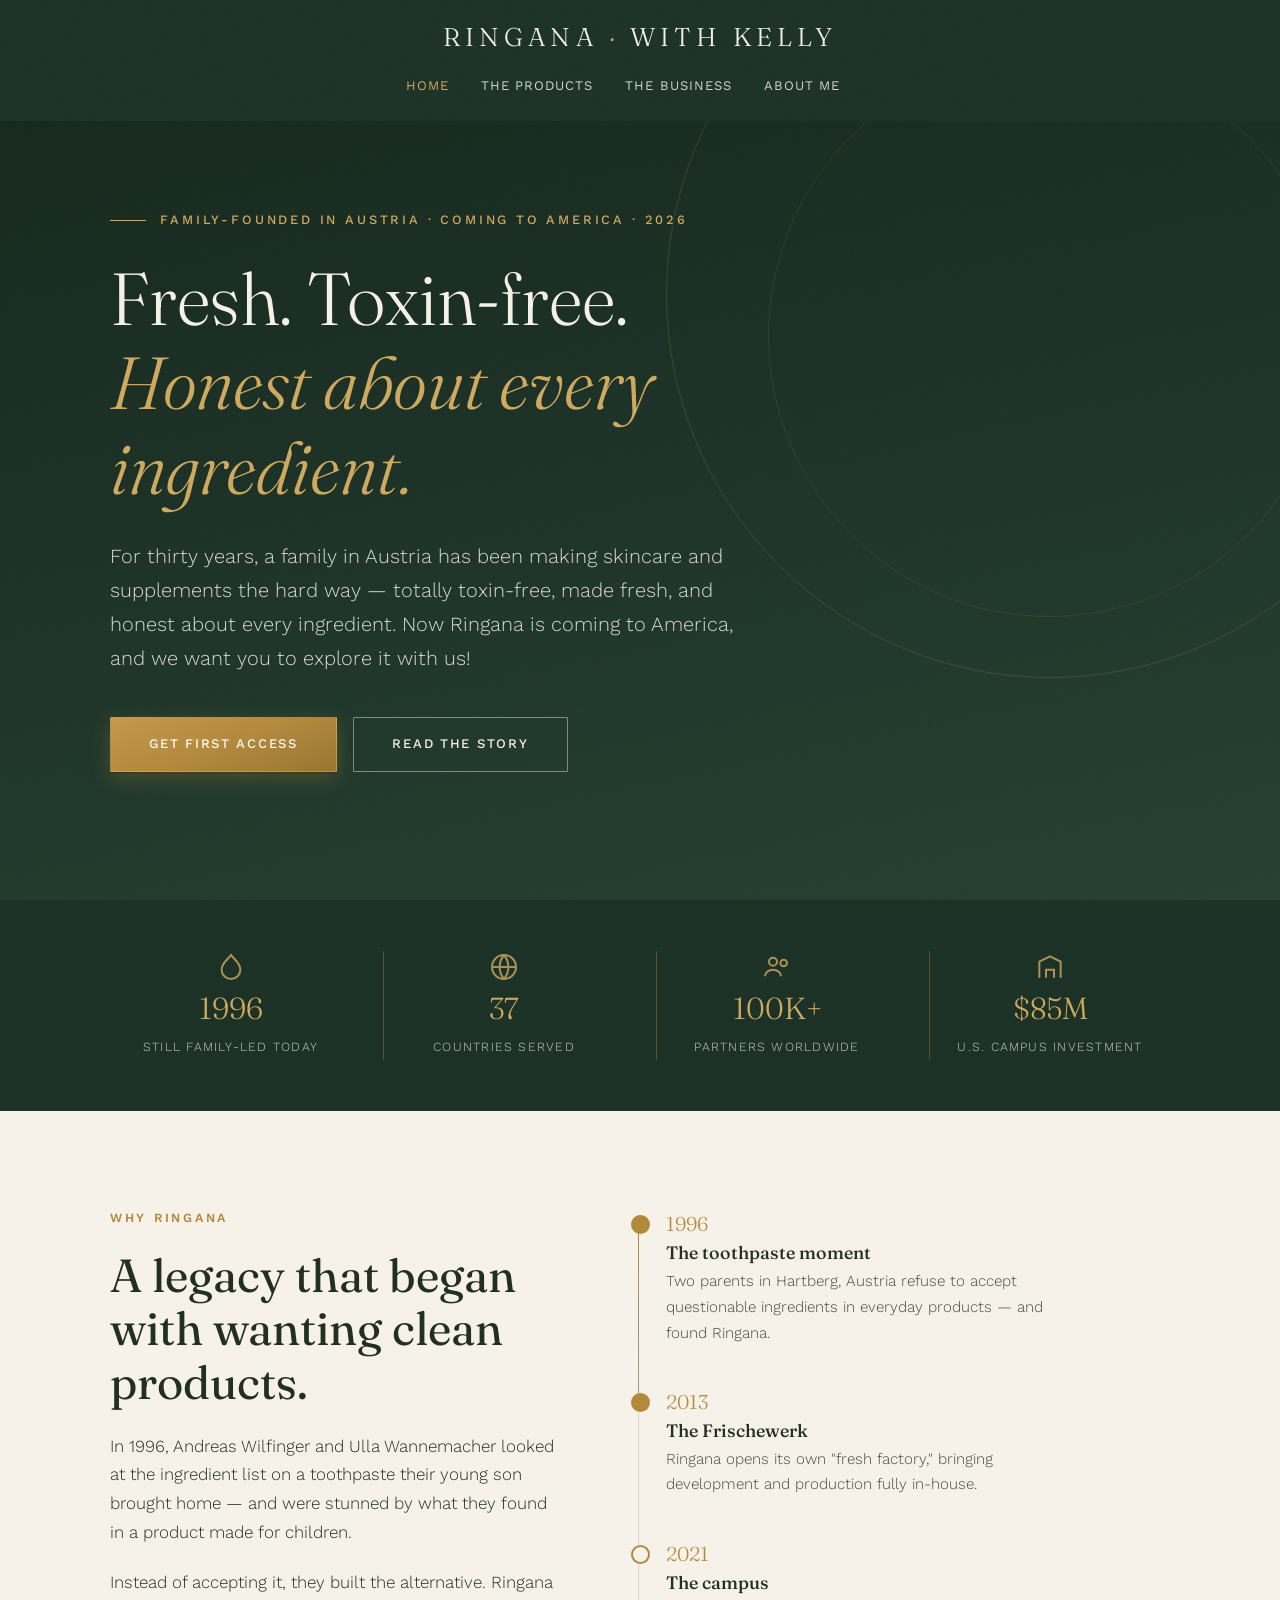
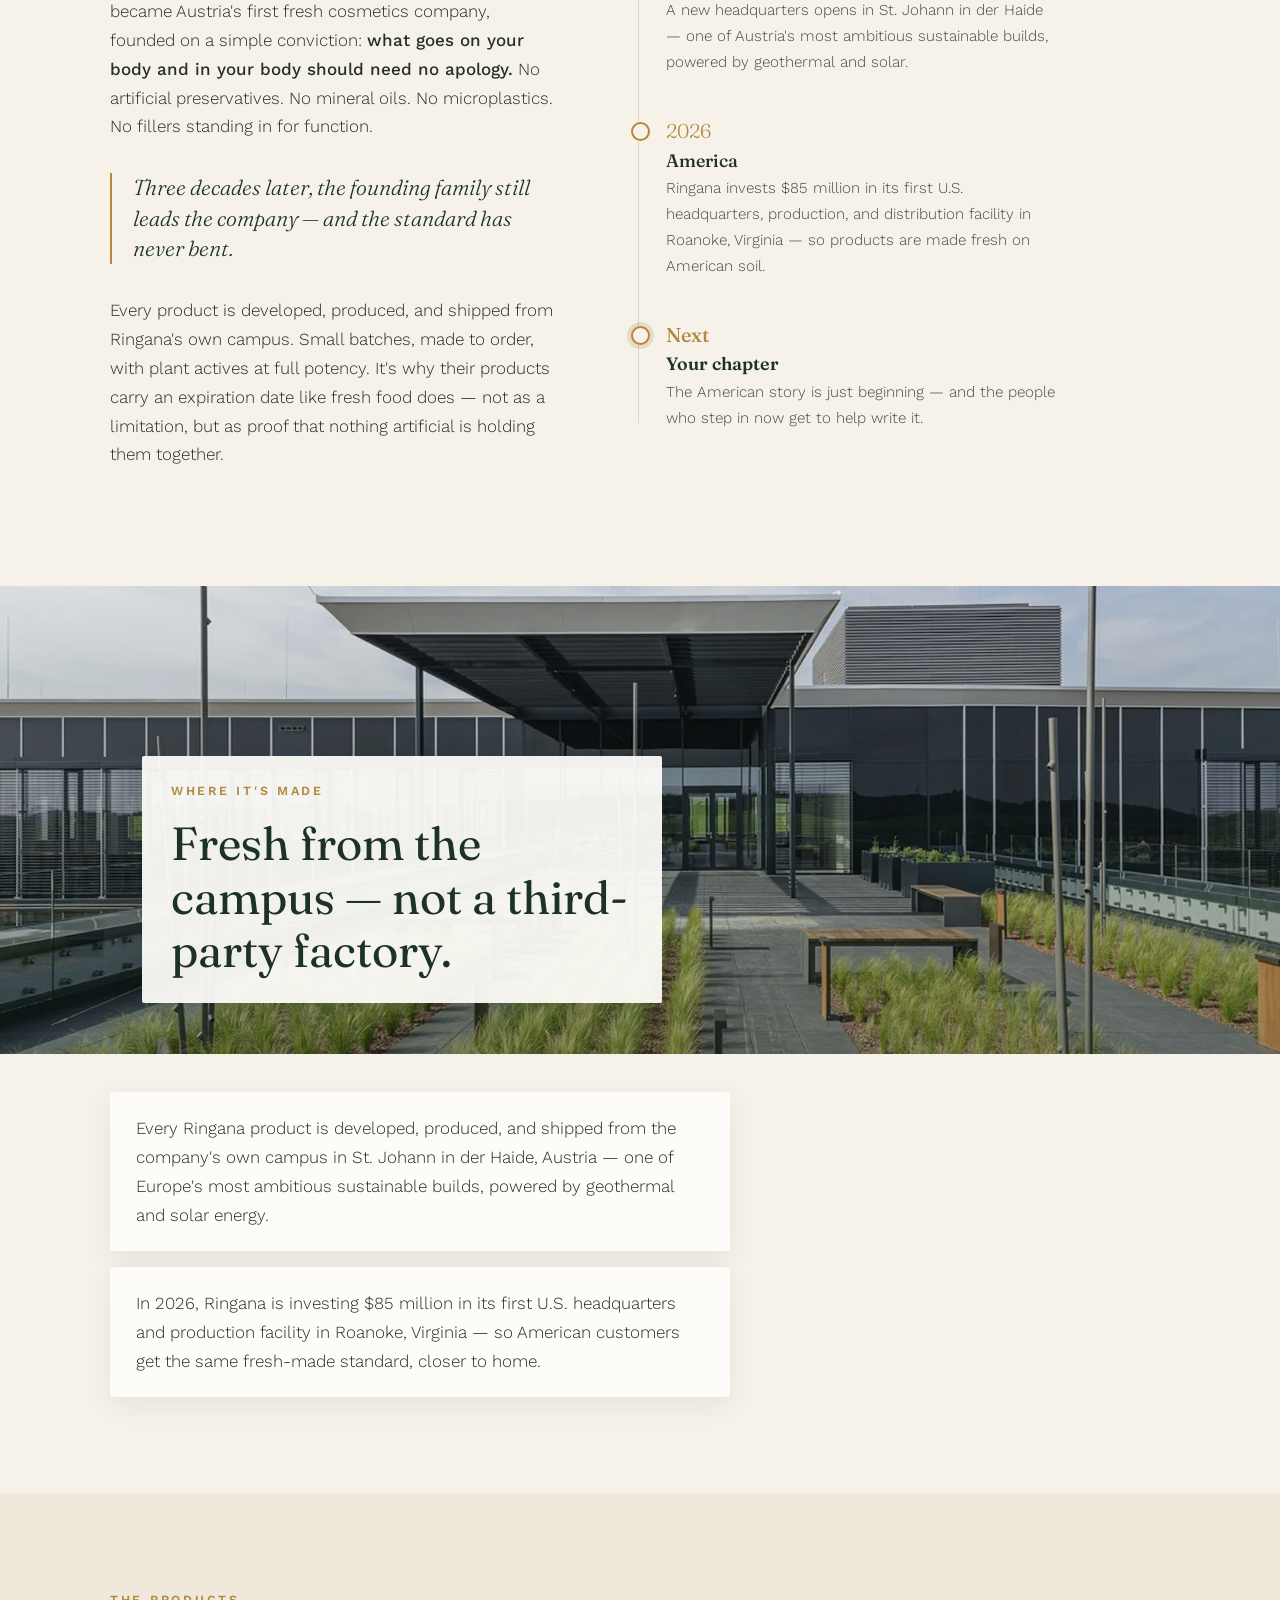
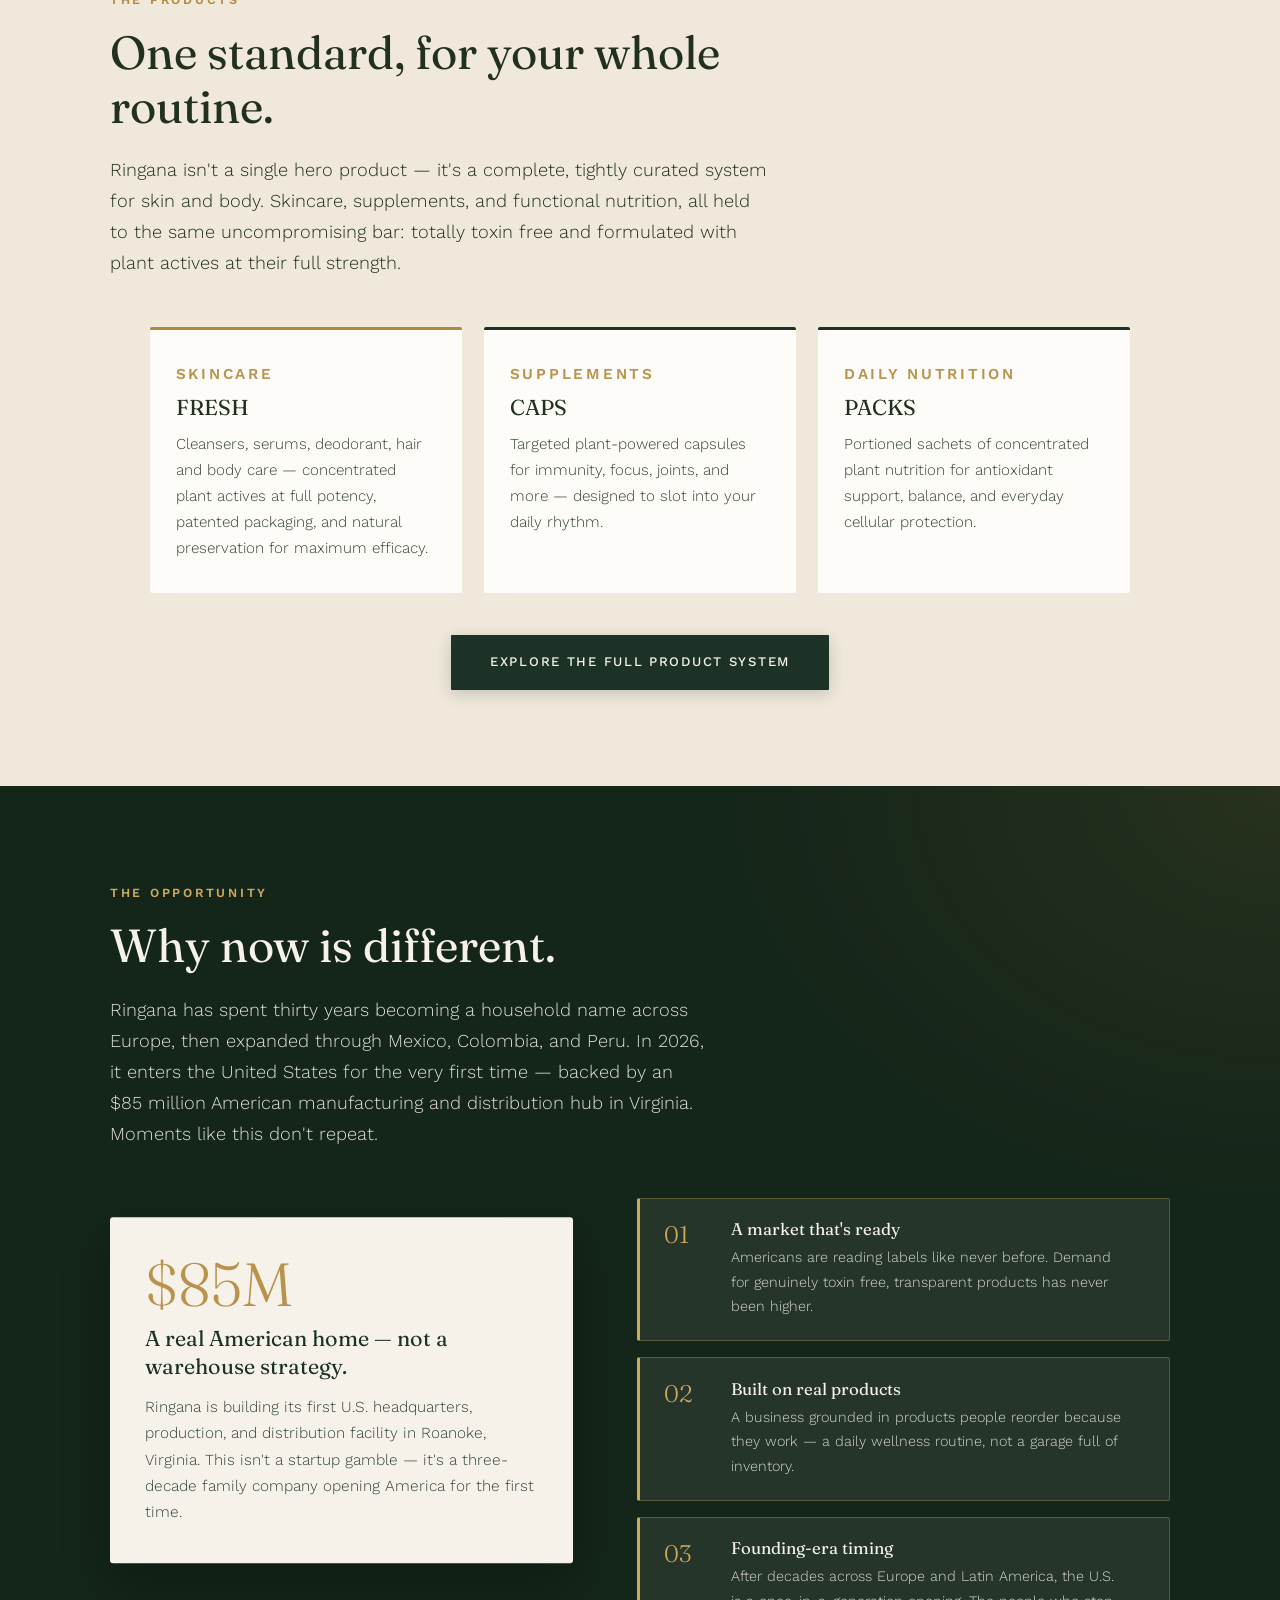
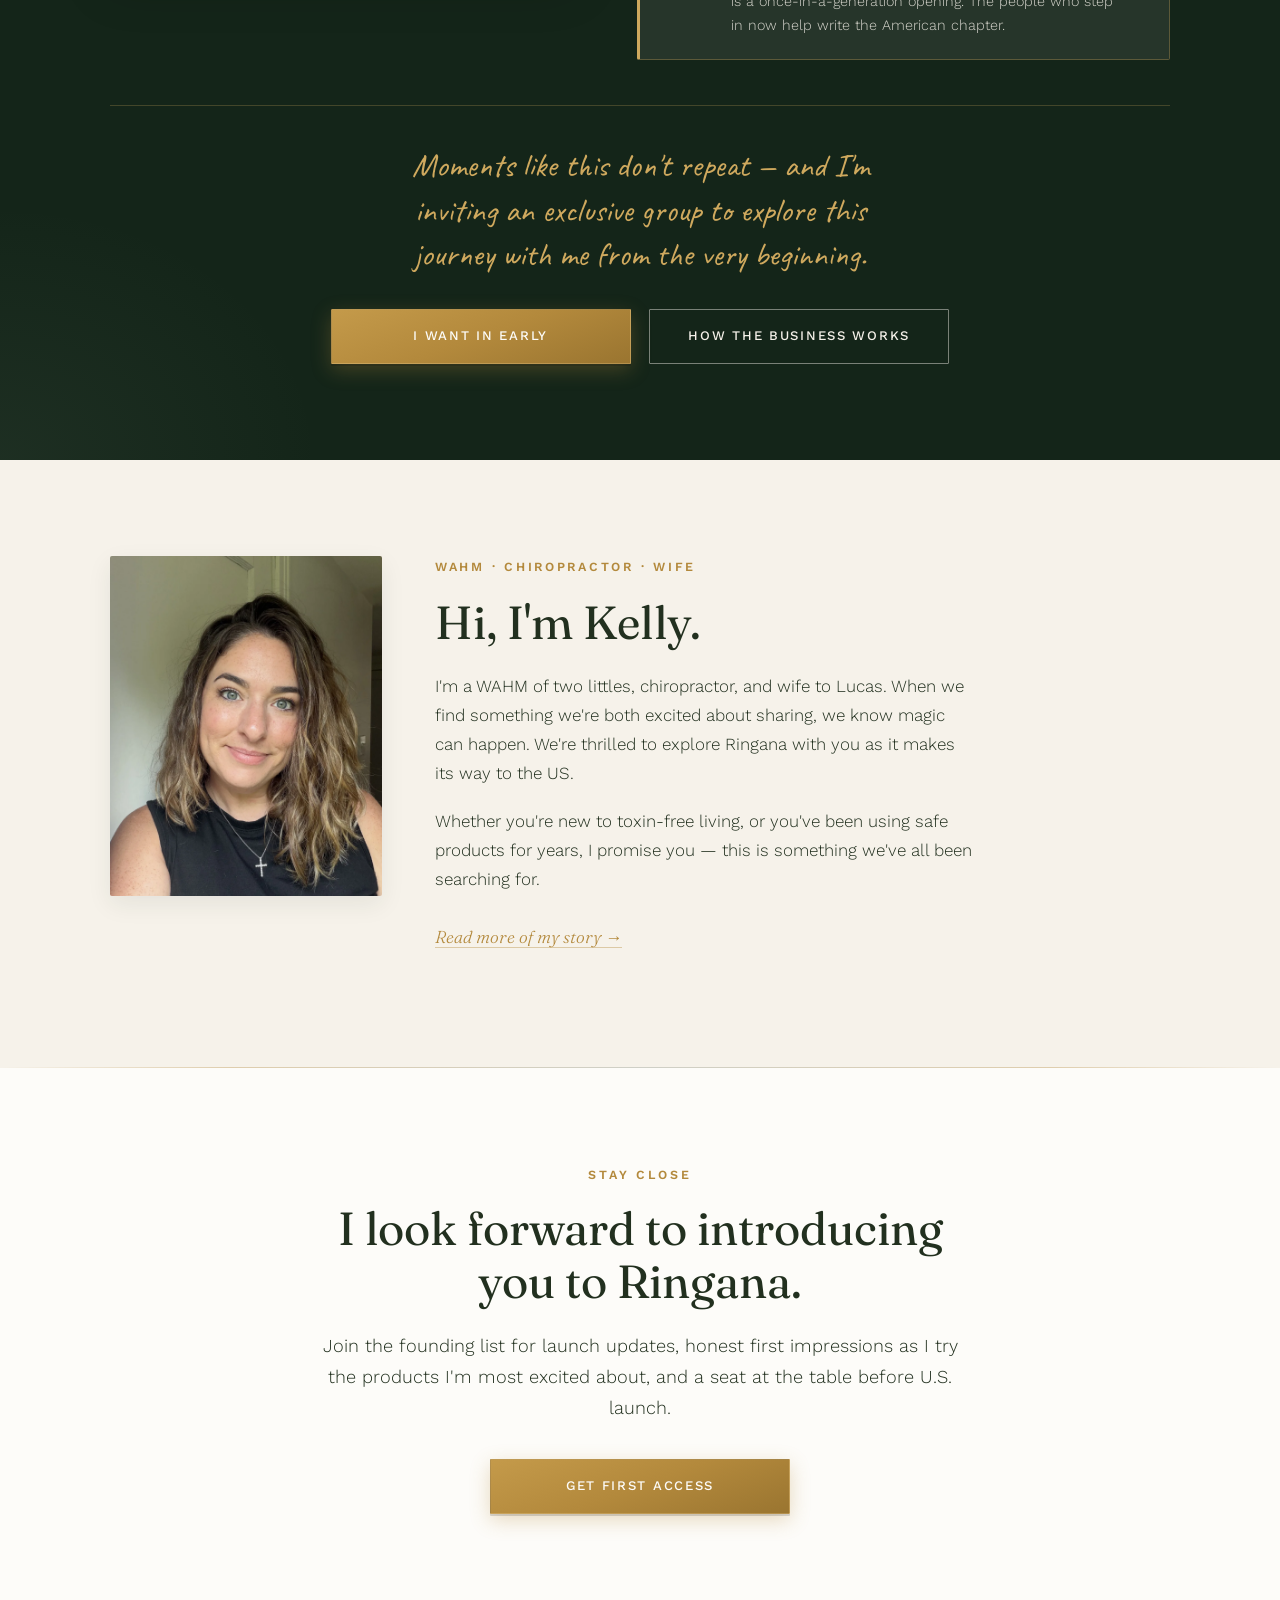
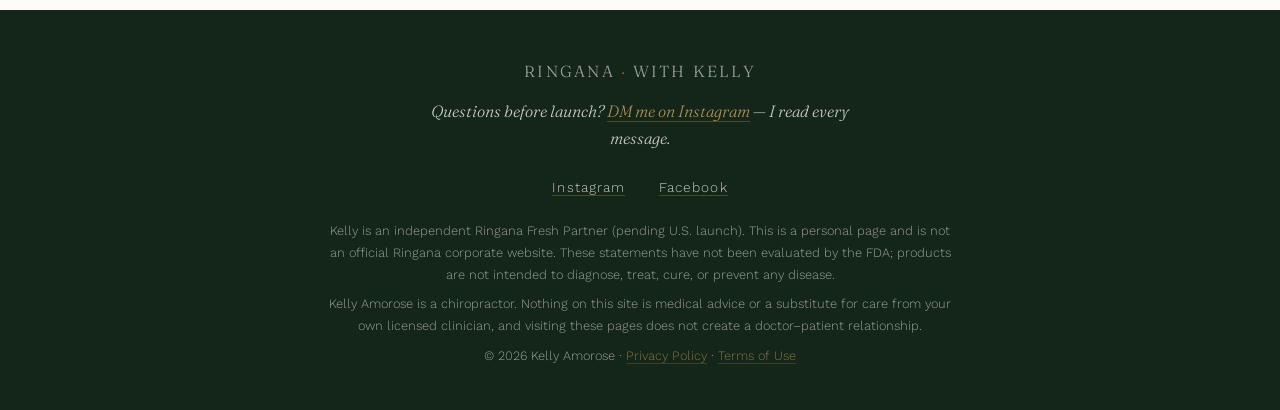
==== index.html @ 7f3ffb0e "Update landing pages — 2026-09-25" ====
<!DOCTYPE html>
<html lang="en">
<head>
<!-- CLIENT:START head -->
<meta charset="UTF-8">
<meta name="viewport" content="width=device-width, initial-scale=1.0">
<title>Ringana with Kelly — Fresh, Toxin-Free Care for the Whole Family</title>
<meta name="description" content="For thirty years, a family in Austria has made skincare and supplements the hard way — totally toxin-free and made fresh. Now Ringana is coming to America.">
<meta property="og:type" content="website">
<meta property="og:title" content="Ringana with Kelly — Fresh, Toxin-Free Care for the Whole Family">
<meta property="og:description" content="Now Ringana is coming to America, and we want you to explore it with us. Meet Kelly Amorose — WAHM, chiropractor, and wife to Lucas.">
<meta property="og:image" content="og-image.jpg?v=10">
<meta property="og:image:width" content="1200">
<meta property="og:image:height" content="800">
<meta property="og:locale" content="en_US">
<meta name="twitter:card" content="summary_large_image">
<meta name="twitter:title" content="Ringana with Kelly — Fresh, Toxin-Free Care for the Whole Family">
<meta name="twitter:description" content="Now Ringana is coming to America, and we want you to explore it with us. Meet Kelly Amorose — WAHM, chiropractor, and wife to Lucas.">
<meta name="twitter:image" content="og-image.jpg?v=10">
<meta name="theme-color" content="#1c3227">
<link rel="icon" href="favicon.svg" type="image/svg+xml">
<link rel="preconnect" href="https://fonts.googleapis.com">
<link rel="preconnect" href="https://fonts.gstatic.com" crossorigin>
<link href="https://fonts.googleapis.com/css2?family=Caveat:wght@400;500;600&family=Fraunces:opsz,wght@9..144,300;9..144,400;9..144,500;9..144,600&family=Work+Sans:wght@300;400;500;600&display=swap" rel="stylesheet">
<!-- CLIENT:END head -->
<style>
/* CLIENT:START theme */
:root{
  --pine:#1c3227;
  --pine-deep:#142519;
  --linen:#f6f2ea;
  --linen-warm:#efe8db;
  --brass:#b3893c;
  --brass-light:#cfa95e;
  --sage:#8ea38f;
  --ink:#22301f;
  --white:#fdfcf9;
  --header-expanded:7.5rem;
  --header-offset:7.5rem;
}
/* CLIENT:END theme */
/* CORE:START css */
*{margin:0;padding:0;box-sizing:border-box;}
html{scroll-behavior:smooth;}
body{
  font-family:'Work Sans',sans-serif;
  font-weight:300;
  color:var(--ink);
  background:var(--linen);
  line-height:1.7;
  font-size:17px;
  -webkit-font-smoothing:antialiased;
}
body::before{
  content:'';
  position:fixed;
  inset:0;
  pointer-events:none;
  z-index:9998;
  opacity:.04;
  background-image:url("data:image/svg+xml,%3Csvg viewBox='0 0 200 200' xmlns='http://www.w3.org/2000/svg'%3E%3Cfilter id='n'%3E%3CfeTurbulence type='fractalNoise' baseFrequency='0.85' numOctaves='4' stitchTiles='stitch'/%3E%3C/filter%3E%3Crect width='100%25' height='100%25' filter='url(%23n)'/%3E%3C/svg%3E");
  background-size:180px 180px;
}
body.nav-open{overflow:hidden;}
h1,h2,h3,.serif{font-family:'Fraunces',serif;font-weight:400;line-height:1.15;}
a{color:inherit;}
a:focus-visible,button:focus-visible,summary:focus-visible{outline:2px solid var(--brass-light);outline-offset:3px;}

/* ------- SITE HEADER ------- */
.site-header{
  position:fixed;top:0;left:0;right:0;z-index:100;
  background:rgba(28,50,39,0.95);
  padding:1.35rem 2rem 1rem;
  transition:padding .35s ease,background .35s ease,box-shadow .35s ease;
}
.site-header.is-scrolled{
  padding:.8rem 2rem;
  background:rgba(20,37,25,.98);
  box-shadow:0 4px 24px rgba(0,0,0,.18);
}
.site-header-inner{
  max-width:1060px;margin:0 auto;
  display:flex;flex-direction:column;align-items:center;gap:.9rem;
  transition:gap .35s ease;
}
.site-header.is-scrolled .site-header-inner{
  flex-direction:row;justify-content:space-between;align-items:center;gap:1.25rem;
}
.site-brand{
  font-family:'Fraunces',serif;
  color:var(--linen);
  font-size:clamp(1.15rem,3vw,1.6rem);
  letter-spacing:.2em;
  text-transform:uppercase;
  text-decoration:none;
  white-space:nowrap;
  line-height:1.2;
  transition:font-size .35s ease,letter-spacing .35s ease;
}
.site-brand span{color:var(--brass-light);}
.site-header.is-scrolled .site-brand{
  font-size:clamp(.82rem,2.2vw,1rem);
  letter-spacing:.14em;
}
.site-nav{
  display:flex;flex-wrap:wrap;align-items:center;justify-content:center;
  gap:1.2rem 2rem;
  transition:gap .35s ease;
}
.site-header.is-scrolled .site-nav{justify-content:flex-end;gap:.85rem 1.15rem;}
.site-nav .nav-about{margin-left:0;transition:margin-left .35s ease;}
.site-header.is-scrolled .site-nav .nav-about{margin-left:.85rem;}
.site-nav a{
  color:var(--linen);
  text-decoration:none;
  font-size:.82rem;
  letter-spacing:.08em;
  text-transform:uppercase;
  font-weight:400;
  opacity:.85;
  transition:opacity .2s,color .2s;
}
.site-nav a:hover{opacity:1;color:var(--brass-light);}
.site-nav a.active{opacity:1;color:var(--brass-light);}
.nav-cta{
  border:1px solid var(--brass-light);
  padding:.45rem 1.15rem;
  border-radius:2px;
  color:var(--brass-light) !important;
  opacity:1 !important;
  font-size:.78rem;
  letter-spacing:.08em;
  text-transform:uppercase;
  white-space:nowrap;
  transition:background .2s,color .2s,opacity .35s ease,max-width .35s ease,padding .35s ease,margin .35s ease,border-color .35s ease,visibility 0s;
}
.nav-cta:hover{background:var(--brass-light);color:var(--pine) !important;}
.nav-cta-scroll{
  max-width:0;
  padding-left:0;
  padding-right:0;
  margin-left:0;
  border-color:transparent;
  opacity:0;
  visibility:hidden;
  overflow:hidden;
  pointer-events:none;
}
.site-header.is-scrolled .nav-cta-scroll{
  max-width:11rem;
  padding:.45rem 1.15rem;
  margin-left:1rem;
  border-color:var(--brass-light);
  opacity:1;
  visibility:visible;
  pointer-events:auto;
}

/* ------- HERO ------- */
.hero{
  min-height:100vh;
  background:linear-gradient(168deg,var(--pine-deep) 0%,var(--pine) 55%,#24402f 100%);
  color:var(--linen);
  display:flex;
  flex-direction:column;
  justify-content:center;
  padding:calc(var(--header-expanded) + 2.5rem) 2rem 5rem;
  position:relative;
  overflow:hidden;
}
.hero-ring{
  position:absolute;
  border-radius:50%;
  pointer-events:none;
  will-change:transform;
  transition:transform .1s linear;
  z-index:2;
}
.hero-ring-1{
  right:-12vw;top:-10vh;
  width:60vw;height:60vw;
  max-width:820px;max-height:820px;
  border:1px solid rgba(207,169,94,.18);
}
.hero-ring-2{
  right:-4vw;top:6vh;
  width:44vw;height:44vw;
  max-width:640px;max-height:640px;
  border:1px solid rgba(207,169,94,.12);
}
.hero-inner{max-width:1060px;margin:0 auto;width:100%;position:relative;z-index:3;}
.hero-eyebrow{
  font-size:.8rem;
  letter-spacing:.22em;
  text-transform:uppercase;
  color:var(--brass-light);
  font-weight:500;
  margin-bottom:1.6rem;
  display:flex;align-items:center;gap:.9rem;
}
.hero-eyebrow::before{content:'';width:36px;height:1px;background:var(--brass-light);}
.hero h1{
  font-size:clamp(2.6rem,6vw,4.6rem);
  font-weight:300;
  margin-bottom:1.8rem;
  max-width:14ch;
}
.hero h1 em{font-style:italic;color:var(--brass-light);}
.hero-sub{
  font-size:clamp(1.05rem,1.6vw,1.25rem);
  max-width:52ch;
  opacity:.88;
  margin-bottom:2.6rem;
}
.hero-actions{display:flex;gap:1rem;flex-wrap:wrap;}
.btn{
  display:inline-block;
  padding:.95rem 2.4rem;
  font-family:'Work Sans',sans-serif;
  font-size:.82rem;
  font-weight:500;
  letter-spacing:.13em;
  text-transform:uppercase;
  text-decoration:none;
  border-radius:1px;
  transition:transform .22s ease,box-shadow .22s ease,background .22s ease,border-color .22s ease;
  cursor:pointer;
  border:1px solid transparent;
  position:relative;
}
.btn-brass{
  background:linear-gradient(160deg,#c49a4a 0%,var(--brass) 50%,#9a7530 100%);
  color:var(--white);
  box-shadow:0 2px 0 rgba(0,0,0,.14),0 6px 20px rgba(179,137,60,.3);
  border-color:rgba(255,255,255,.1);
}
.btn-brass:hover{
  background:linear-gradient(160deg,#d4ad5e 0%,var(--brass-light) 55%,var(--brass) 100%);
  transform:translateY(-2px);
  box-shadow:0 3px 0 rgba(0,0,0,.1),0 10px 28px rgba(179,137,60,.38);
}
.btn-pine{background:var(--pine);color:var(--linen);box-shadow:0 4px 16px rgba(28,50,39,.2);}
.btn-pine:hover{background:var(--pine-deep);transform:translateY(-2px);box-shadow:0 6px 22px rgba(28,50,39,.28);}
.btn-ghost{border-color:rgba(246,242,234,.45);color:var(--linen);border-width:1.5px;}
.btn-ghost:hover{border-color:var(--linen);background:rgba(246,242,234,.1);transform:translateY(-1px);}
.btn-row{display:flex;flex-direction:column;align-items:center;gap:1.15rem;}
.btn-row .btn{min-width:min(100%,300px);text-align:center;}
.hero-note{
  margin-top:3.5rem;
  font-size:.85rem;
  letter-spacing:.05em;
  opacity:.6;
}

/* ------- SECTION SCAFFOLD ------- */
section{padding:6rem 2rem;}
.container{max-width:1060px;margin:0 auto;}
.eyebrow{
  font-size:.78rem;
  letter-spacing:.22em;
  text-transform:uppercase;
  color:var(--brass);
  font-weight:600;
  margin-bottom:1rem;
}
.section-title{
  font-size:clamp(1.9rem,4vw,2.9rem);
  font-weight:400;
  margin-bottom:1.4rem;
  max-width:22ch;
}
.lede{font-size:1.14rem;max-width:60ch;margin-bottom:2rem;}

/* ------- STANDARDS BAND ------- */
.standards{
  background:var(--pine);
  color:var(--linen);
  padding:3.2rem 2rem;
}
.standards .container{
  display:grid;
  grid-template-columns:repeat(4,1fr);
  gap:2rem;
  text-align:center;
}
.standard-item{border-left:1px solid rgba(207,169,94,.3);padding:0 1rem;}
.standard-item:first-child{border-left:none;}
.standard-icon{
  display:block;
  width:2rem;height:2rem;
  margin:0 auto .55rem;
  color:var(--brass-light);
  opacity:.8;
}
.standard-item .num{
  font-family:'Fraunces',serif;
  font-size:clamp(1.5rem,2.4vw,1.9rem);
  color:var(--brass-light);
  display:block;
  margin-bottom:.35rem;
  line-height:1.1;
}
.standard-item .label{
  font-size:.78rem;
  letter-spacing:.1em;
  text-transform:uppercase;
  opacity:.82;
  line-height:1.45;
  white-space:normal;
}

/* ------- STORY / TIMELINE ------- */
.story{background:var(--linen);}
.story-grid{display:grid;grid-template-columns:5fr 6fr;gap:4.5rem;align-items:start;}
.story-text p{margin-bottom:1.3rem;max-width:56ch;}
.story-text p strong{font-weight:500;}
.pull{
  font-family:'Fraunces',serif;
  font-style:italic;
  font-size:1.35rem;
  color:var(--pine);
  border-left:2px solid var(--brass);
  padding-left:1.3rem;
  margin:2rem 0;
  line-height:1.4;
}
.timeline{position:relative;padding-left:2.2rem;}
.timeline::before{
  content:'';
  position:absolute;
  left:7px;top:8px;bottom:8px;
  width:1px;
  background:#ddd5c5;
}
.tl-line-fill{
  position:absolute;
  left:7px;top:8px;
  width:1px;
  height:0;
  background:linear-gradient(to bottom,var(--brass) 0%,var(--sage) 100%);
  transition:height .4s ease;
  z-index:1;
}
.tl-item{position:relative;padding-bottom:2.4rem;z-index:2;}
.tl-item:last-child{padding-bottom:0;}
.tl-item::before{
  content:'';
  position:absolute;
  left:-2.2rem;top:8px;
  width:15px;height:15px;
  border-radius:50%;
  background:var(--linen);
  border:2px solid var(--brass);
  transition:background .35s ease,border-color .35s ease,box-shadow .35s ease;
  z-index:2;
}
.tl-item.tl-reached::before{background:var(--brass);}
.tl-item.tl-future::before{box-shadow:0 0 0 4px rgba(179,137,60,.22);}
.tl-item.tl-future.tl-reached::before{background:var(--brass);}
.tl-item.tl-future h3{font-weight:600;color:var(--pine);}
.tl-item.tl-future .tl-year{font-weight:500;}
.tl-year{
  font-family:'Fraunces',serif;
  font-size:1.25rem;
  color:var(--brass);
  display:block;
}
.tl-item h3{font-size:1.12rem;font-weight:500;margin:.15rem 0 .3rem;}
.tl-item p{font-size:.95rem;opacity:.85;max-width:44ch;}

/* ------- CAMPUS EDITORIAL ------- */
.campus-editorial{padding:0 2rem 6rem;overflow:hidden;}
.campus-hero-full{
  position:relative;
  min-height:min(52vh,500px);
  margin:0 -2rem;
  display:flex;
  align-items:flex-end;
}
.campus-bg{
  position:absolute;
  inset:0;
  z-index:0;
}
.campus-bg img{
  width:100%;
  height:100%;
  object-fit:cover;
  object-position:58% center;
  display:block;
}
.campus-overlay{
  position:relative;
  z-index:2;
  width:100%;
  max-width:1060px;
  margin:0 auto;
  padding:5rem 2rem 3.2rem;
}
.campus-overlay-box{
  background:rgba(253,252,249,.94);
  border-radius:2px;
  padding:1.5rem 1.8rem 1.6rem;
  max-width:min(100%,52ch);
  box-shadow:0 10px 32px rgba(28,50,39,.14);
}
.campus-overlay-box .eyebrow{color:var(--brass);}
.campus-overlay-box .section-title{
  color:var(--pine);
  max-width:18ch;
  margin:0;
}
.campus-bg::after{
  content:'';
  position:absolute;
  inset:0;
  background:linear-gradient(180deg,rgba(20,37,25,.08) 0%,rgba(20,37,25,.28) 70%,rgba(20,37,25,.38) 100%);
}
.campus-copy{margin-top:2.4rem;}
.campus-copy-box{
  background:var(--white);
  border-radius:2px;
  padding:1.35rem 1.6rem;
  margin-bottom:1rem;
  box-shadow:0 8px 28px rgba(28,50,39,.08);
  max-width:62ch;
}
.campus-copy-box:last-child{margin-bottom:0;}
.campus-copy-box p{margin:0;max-width:none;}

/* ------- PRODUCTS ------- */
.products{background:var(--linen-warm);}
.product-grid{
  display:grid;
  grid-template-columns:repeat(3,1fr);
  gap:1.4rem;
  margin-top:3rem;
  max-width:980px;
  margin-left:auto;
  margin-right:auto;
}
.product-card{
  background:var(--white);
  border-radius:2px;
  padding:2rem 1.6rem;
  border-top:3px solid var(--pine);
  transition:transform .25s,box-shadow .25s;
  text-decoration:none;
  color:inherit;
  display:block;
  height:100%;
}
.product-card.featured{border-top-color:var(--brass);}
.product-card:hover{transform:translateY(-3px);box-shadow:0 14px 34px rgba(28,50,39,.1);}
.product-kicker{
  font-size:.72rem;
  letter-spacing:.18em;
  text-transform:uppercase;
  color:var(--brass);
  font-weight:600;
  margin-bottom:.5rem;
}
.product-card h3{font-size:1.35rem;margin-bottom:.7rem;}
.product-card p{font-size:.95rem;opacity:.9;}
.products-cta{
  margin-top:2.6rem;
  text-align:center;
}
.products-foot{
  margin-top:2.6rem;
  font-size:.95rem;
  max-width:64ch;
  font-style:italic;
  font-family:'Fraunces',serif;
  color:var(--pine);
}

/* ------- OPPORTUNITY ------- */
.opportunity{
  background:var(--pine-deep);
  color:var(--linen);
  position:relative;
  overflow:hidden;
  padding-top:6rem;
  padding-bottom:6rem;
}
.opportunity::before{
  content:'';
  position:absolute;
  inset:0;
  background:
    radial-gradient(ellipse 80% 60% at 100% 0%, rgba(179,137,60,.12) 0%, transparent 55%),
    radial-gradient(ellipse 50% 40% at 0% 100%, rgba(142,163,143,.08) 0%, transparent 50%);
  pointer-events:none;
}
.opportunity .eyebrow{color:var(--brass-light);}
.opportunity .section-title{color:var(--linen);max-width:20ch;}
.opportunity .lede{opacity:.9;max-width:54ch;}
.opp-split{
  display:grid;
  grid-template-columns:1fr 1.15fr;
  gap:3.5rem 4rem;
  margin-top:3rem;
  align-items:start;
  position:relative;
  z-index:2;
}
.opp-lead-card{
  background:var(--linen);
  color:var(--pine);
  border-radius:3px;
  padding:2.4rem 2.2rem;
  box-shadow:0 20px 50px rgba(0,0,0,.22);
  transform:translateY(1.2rem);
}
.opp-lead-card .opp-stat{
  font-family:'Fraunces',serif;
  font-size:clamp(2.8rem,5vw,3.8rem);
  color:var(--brass);
  line-height:1;
  margin-bottom:.6rem;
}
.opp-lead-card h3{font-size:1.35rem;margin-bottom:.8rem;line-height:1.3;}
.opp-lead-card p{font-size:.96rem;opacity:.9;}
.opp-stack{display:flex;flex-direction:column;gap:1rem;}
.opp-pill{
  background:rgba(246,242,234,.08);
  border:1px solid rgba(207,169,94,.32);
  border-left:3px solid var(--brass-light);
  border-radius:2px;
  padding:1.35rem 1.5rem;
  display:grid;
  grid-template-columns:3.2rem 1fr;
  gap:1rem;
  align-items:start;
  transition:background .22s ease,transform .22s ease;
}
.opp-pill:hover{background:rgba(246,242,234,.12);transform:translateX(4px);}
.opp-pill-num{
  font-family:'Fraunces',serif;
  font-size:1.5rem;
  color:var(--brass-light);
  line-height:1;
  padding-top:.15rem;
}
.opp-pill h3{font-size:1.05rem;margin-bottom:.35rem;color:var(--linen);}
.opp-pill p{font-size:.9rem;opacity:.85;max-width:44ch;}
.opp-footer{
  margin-top:2.8rem;
  padding-top:2.4rem;
  border-top:1px solid rgba(207,169,94,.25);
  text-align:center;
  position:relative;
  z-index:2;
}
.opp-pull{
  margin:0 auto 2rem;
  font-family:'Caveat',cursive;
  font-size:clamp(1.55rem,2.8vw,2.05rem);
  line-height:1.35;
  color:var(--brass-light);
  max-width:32ch;
}
.opp-cta{margin-top:0;text-align:center;position:relative;z-index:2;}
.opp-cta .btn-row{flex-direction:row;justify-content:center;flex-wrap:wrap;}

/* ------- ABOUT TAYLOR STRIP ------- */
.about{background:var(--linen);}
.about-grid{display:grid;grid-template-columns:minmax(220px,280px) 1fr;gap:2.8rem;align-items:start;}
.about-photo-wrap{position:relative;max-width:280px;}
.about-photo{
  position:relative;
  aspect-ratio:4/5;
  max-height:340px;
  border-radius:2px;
  overflow:hidden;
  background:var(--linen-warm);
  box-shadow:0 8px 24px rgba(28,50,39,.08);
}
.about-photo img{
  width:100%;
  height:100%;
  object-fit:cover;
  object-position:50% 18%;
  display:block;
}
.about-text p{margin-bottom:1.2rem;max-width:54ch;}
.about-more{margin-top:1.8rem;}
.about-more a{
  font-family:'Fraunces',serif;
  font-style:italic;
  font-size:1.08rem;
  color:var(--brass);
  text-decoration:none;
  border-bottom:1px solid rgba(179,137,60,.4);
  transition:border-color .2s,color .2s;
}
.about-more a:hover{color:var(--pine);border-bottom-color:var(--pine);}

/* ------- CONNECT ------- */
.section-divider{
  height:1px;
  background:linear-gradient(90deg,transparent,rgba(179,137,60,.35) 18%,rgba(28,50,39,.18) 50%,rgba(179,137,60,.35) 82%,transparent);
}
.connect{background:var(--white);text-align:center;}
.connect .section-title{margin-left:auto;margin-right:auto;}
.connect .lede{margin-left:auto;margin-right:auto;}
.connect-modal{
  position:fixed;inset:0;z-index:10000;
  display:flex;align-items:center;justify-content:center;
  padding:1.4rem;
  opacity:0;visibility:hidden;pointer-events:none;
  transition:opacity .25s ease,visibility .25s ease;
}
.connect-modal.open{opacity:1;visibility:visible;pointer-events:auto;}
.connect-modal-backdrop{position:absolute;inset:0;background:rgba(20,37,25,.65);}
.connect-modal-panel.letter-panel{
  position:relative;z-index:2;
  width:min(100%,560px);
  max-height:min(92dvh,820px);
  overflow:auto;
  background:transparent;
  border:none;
  box-shadow:none;
  padding:0;
}
.connect-modal-close{
  position:absolute;top:.6rem;right:.8rem;z-index:3;
  background:rgba(255,255,255,.7);
  border:1px solid #e3d9c8;
  border-radius:50%;
  font-size:1.5rem;line-height:1;
  color:var(--pine);cursor:pointer;
  width:2.2rem;height:2.2rem;
  display:flex;align-items:center;justify-content:center;
}
.letter-paper{
  background:linear-gradient(175deg,#fffcf7 0%,#f8f3ea 100%);
  border:1px solid #e3d9c8;
  border-radius:2px;
  padding:2.8rem 2.6rem 2.4rem;
  box-shadow:0 24px 60px rgba(28,50,39,.24),inset 0 1px 0 rgba(255,255,255,.85);
  position:relative;
}
.letter-paper::before{
  content:'';
  position:absolute;inset:0;
  background-image:url("data:image/svg+xml,%3Csvg viewBox='0 0 200 200' xmlns='http://www.w3.org/2000/svg'%3E%3Cfilter id='n'%3E%3CfeTurbulence type='fractalNoise' baseFrequency='0.9' numOctaves='4' stitchTiles='stitch'/%3E%3C/filter%3E%3Crect width='100%25' height='100%25' filter='url(%23n)'/%3E%3C/svg%3E");
  opacity:.05;
  pointer-events:none;
  border-radius:2px;
}
.letter-head,.letter-body-copy,.letter-form,.letter-sign,.modal-fine{position:relative;z-index:1;}
.letter-salutation{
  font-family:'Caveat',cursive;
  font-size:2.4rem;
  font-weight:500;
  margin-bottom:.6rem;
  color:var(--pine);
  line-height:1.1;
  transform:rotate(-.8deg);
  transform-origin:left center;
}
.letter-body-copy p{
  font-family:'Caveat',cursive;
  font-size:1.45rem;
  line-height:1.55;
  margin-bottom:1.2rem;
  max-width:48ch;
  color:var(--ink);
}
.letter-name{width:100%;margin:0 0 .75rem;}
.letter-name-input{
  width:100%;
  box-sizing:border-box;
  font-family:'Work Sans',sans-serif;
  background:#fffcf7;
  border:1px solid rgba(28,50,39,.18);
  color:var(--ink);
  padding:.85rem 1rem;
  font-size:.95rem;
  border-radius:1px;
}
.letter-name-input:focus{
  outline:2px solid var(--brass);
  outline-offset:1px;
  border-color:var(--brass);
}
.letter-interest-label{
  display:block;
  font-family:'Work Sans',sans-serif;
  font-size:.72rem;
  letter-spacing:.14em;
  text-transform:uppercase;
  color:rgba(12,14,13,.55);
  margin:0 0 .4rem;
}
.letter-interest-error{
  font-family:'Work Sans',sans-serif;
  font-size:.82rem;
  color:#9b3b3b;
  margin:.4rem 0 0;
}

/* fs-submit-visible */
.connect-modal-panel.letter-panel{
  -webkit-overflow-scrolling:touch;
  scroll-padding-bottom:6rem;
}
#fd-form-modal [class*="__content"],
#fd-form-modal [class*="__fields"],
#fd-form-modal [class*="__footer"]{
  display:flex !important;
  flex-direction:column !important;
  width:100% !important;
  max-width:100% !important;
}
#fd-form-modal [class*="__footer"],
#fd-form-modal [class*="__button"],
#fd-form-modal button.fd-btn,
#kit-form-modal .formkit-submit,
#kit-form-modal [data-element="submit"]{
  display:block !important;
  visibility:visible !important;
  opacity:1 !important;
  width:100% !important;
  max-width:100% !important;
  box-sizing:border-box !important;
  margin-top:.65rem !important;
}
@media (max-width:720px){
  .connect-modal{padding:.7rem .7rem max(.7rem, env(safe-area-inset-bottom));align-items:flex-start;}
  .connect-modal-panel.letter-panel{max-height:96dvh;}
  .letter-paper{padding:1.5rem 1.15rem 1.25rem;}
  .letter-salutation{font-size:2rem;margin-bottom:.35rem;}
  .letter-body-copy p{font-size:1.2rem;margin-bottom:.7rem;}
}
@media (max-height:740px){
  .letter-body-copy p{margin-bottom:.45rem;}
  .letter-sign{margin-top:.8rem;}
}
.letter-form{margin-top:.4rem;}
.letter-form .formkit-form{margin:0 auto !important;max-width:100% !important;background:transparent !important;border:none !important;box-shadow:none !important;}
.letter-form .formkit-background{display:none !important;}
.letter-form .formkit-header,.letter-form .formkit-subheader,.letter-form .formkit-guarantee{display:none !important;}
.letter-form [data-style=minimal]{padding:0 !important;}
.letter-form input,.letter-form textarea,.letter-form select,.letter-form button{font-family:'Work Sans',sans-serif !important;}
.letter-sign{
  font-family:'Caveat',cursive;
  margin-top:1.4rem;
  color:var(--pine);
  font-size:1.75rem;
  font-weight:500;
  transform:rotate(-1.2deg);
  transform-origin:left center;
}
.modal-fine{font-size:.75rem;opacity:.55;margin-top:1.2rem;text-align:left;}

/* ------- FOOTER ------- */
footer{
  background:var(--pine-deep);
  color:var(--linen);
  padding:3rem 2rem 2.2rem;
  text-align:center;
}
.foot-brand{
  font-family:'Fraunces',serif;
  letter-spacing:.14em;
  text-transform:uppercase;
  font-size:1rem;
  margin-bottom:.8rem;
}
.foot-brand span{color:var(--brass-light);}
.foot-cta{
  font-family:'Fraunces',serif;
  font-style:italic;
  font-size:1.02rem;
  opacity:.82;
  margin-bottom:1.1rem;
  max-width:48ch;
  margin-left:auto;
  margin-right:auto;
}
footer a{color:var(--brass-light);text-decoration:none;border-bottom:1px solid rgba(207,169,94,.35);}
footer a:hover{opacity:1;border-bottom-color:var(--brass-light);}
footer p{font-size:.8rem;opacity:.6;max-width:70ch;margin:0 auto .5rem;}
.foot-social{margin:1.2rem 0;}
.foot-social a{
  color:var(--linen);
  text-decoration:none;
  font-size:.85rem;
  letter-spacing:.08em;
  margin:0 .9rem;
  opacity:.8;
}
.foot-social a:hover{opacity:1;color:var(--brass-light);}

/* ------- REVEAL ANIMATION ------- */
.reveal{opacity:0;transform:translateY(22px);transition:opacity .7s ease,transform .7s ease;}
.reveal.visible{opacity:1;transform:none;}
@media (prefers-reduced-motion:reduce){
  html{scroll-behavior:auto;}
  .reveal{opacity:1;transform:none;transition:none;}
  .product-card:hover{transform:none;}
  .hero-ring{transition:none;}
  .tl-line-fill{transition:none;}
  .tl-item::before{transition:none;}
}

/* ------- RESPONSIVE ------- */
@media (max-width:880px){
  .site-header{padding:1rem .9rem .9rem;}
  .site-header.is-scrolled{padding:.85rem .9rem;}
  .site-header.is-scrolled .site-header-inner{
    flex-direction:column;
    align-items:center;
    gap:.65rem;
  }
  .site-brand{font-size:1.02rem;letter-spacing:.12em;text-align:center;width:100%;padding-right:.12em;}
  .site-header.is-scrolled .site-brand{font-size:.92rem;letter-spacing:.1em;width:100%;}
  .site-nav{gap:.15rem .2rem;justify-content:center;width:100%;}
  .site-header.is-scrolled .site-nav{justify-content:center;gap:.15rem .2rem;width:100%;}
  .site-nav a{
    font-size:.68rem;
    letter-spacing:.06em;
    padding:.55rem .7rem;
    opacity:.95;
  }
  .site-header.is-scrolled .site-nav .nav-about{margin-left:0;}
  .nav-cta{padding:.6rem 1.05rem;font-size:.68rem;letter-spacing:.07em;}
  .site-header.is-scrolled .nav-cta-scroll{
    max-width:14rem;
    padding:.6rem 1.05rem;
    margin-left:0;
    margin-top:.1rem;
    font-size:.68rem;
  }
  .story-grid,.about-grid{grid-template-columns:1fr;gap:2.6rem;}
  .about-photo-wrap{max-width:240px;margin:0 auto;}
  .campus-hero-full{min-height:min(44vh,400px);margin:0 -1.4rem;}
  .campus-overlay{padding:4.5rem 1.4rem 2.5rem;}
  .opp-split{grid-template-columns:1fr;gap:2rem;}
  .opp-lead-card{transform:none;}
  .product-grid{grid-template-columns:1fr;}
  .standards{padding:2rem 1rem;overflow:hidden;}
  .standards .container{grid-template-columns:1fr 1fr;gap:1.1rem .75rem;width:100%;max-width:100%;margin:0;padding:0;}
  .standard-item,
  .standard-item:first-child,
  .standard-item:nth-child(3){
    border-left:none !important;
    border-top:1px solid rgba(207,169,94,.22);
    padding:.55rem .25rem 0;
  }
  .standard-item:nth-child(1),
  .standard-item:nth-child(2){border-top:none;padding-top:0;}
  .standard-item .label{font-size:.6rem;letter-spacing:.03em;line-height:1.35;white-space:normal;}
}
@media (max-width:640px){
  section{padding:4.2rem 1.4rem;}
  .hero{padding:calc(var(--header-expanded) + 2rem) 1.4rem 4rem;}
  .product-grid{grid-template-columns:1fr;}
  .site-header{padding:.95rem .85rem .85rem;}
  .site-nav a{font-size:.66rem;padding:.55rem .55rem;}
  .campus-bg{inset:0;}
  .campus-hero-full{min-height:0;padding-bottom:0;margin:0 -1.4rem;}
  .campus-overlay{padding:3.5rem 1.4rem 2.2rem;}
}
footer .foot-copy a,footer .foot-legal a{color:var(--brass-light);text-decoration:none;border-bottom:1px solid rgba(207,169,94,.35);}
footer .foot-copy a:hover,footer .foot-legal a:hover{border-bottom-color:var(--brass-light);}
footer .foot-legal{max-width:78ch;}
.letter-join-consent{display:flex;align-items:flex-start;gap:.55rem;margin:.15rem 0 0;font-size:.78rem;line-height:1.45;opacity:.78;text-align:left;font-family:'Work Sans',system-ui,sans-serif;}
.letter-join-consent input{margin-top:.2rem;flex:0 0 auto;}
.letter-join-consent a{color:var(--brass);text-decoration:underline;}
/* CORE:END css */
</style>
</head>
<body>

<!-- CLIENT:START site-header -->
<header class="site-header" id="siteHeader">
  <div class="site-header-inner">
    <a href="index.html" class="site-brand">Ringana <span>·</span> with Kelly</a>
    <nav class="site-nav" id="navLinks" aria-label="Primary">
      <a href="index.html" class="active">Home</a>
      <a href="products.html">The Products</a>
      <a href="business.html">The Business</a>
      <a href="about.html" class="nav-about">About Me</a>
      <a href="#" class="nav-cta nav-cta-scroll" data-open-connect>Get First Access</a>
    </nav>
  </div>
</header>
<!-- CLIENT:END site-header -->

<!-- ================= HERO ================= -->
<!-- CLIENT:START hero -->
<header class="hero" id="top">
  <div class="hero-ring hero-ring-1" aria-hidden="true"></div>
  <div class="hero-ring hero-ring-2" aria-hidden="true"></div>
  <div class="hero-inner">
    <div class="hero-eyebrow">Family-founded in Austria · Coming to America · 2026</div>
    <h1>Fresh. Toxin-free. <em>Honest about every ingredient.</em></h1>
    <p class="hero-sub">For thirty years, a family in Austria has been making skincare and supplements the hard way — totally toxin-free, made fresh, and honest about every ingredient. Now Ringana is coming to America, and we want you to explore it with us!</p>
    <div class="hero-actions">
      <a href="#" class="btn btn-brass" data-open-connect>Get First Access</a>
      <a href="#story" class="btn btn-ghost">Read the Story</a>
    </div>
  </div>
</header>
<!-- CLIENT:END hero -->

<!-- ================= STANDARDS BAND ================= -->
<div class="standards">
  <div class="container">
    <div class="standard-item reveal">
      <svg class="standard-icon" viewBox="0 0 24 24" fill="none" stroke="currentColor" stroke-width="1.5" aria-hidden="true"><path d="M12 3c-3 4-7 6-7 11a7 7 0 0 0 14 0c0-5-4-7-7-11z"/></svg>
      <span class="num" data-count="1996" data-count-from="2026">2026</span><span class="label">Still family-led today</span>
    </div>
    <div class="standard-item reveal">
      <svg class="standard-icon" viewBox="0 0 24 24" fill="none" stroke="currentColor" stroke-width="1.5" aria-hidden="true"><circle cx="12" cy="12" r="9"/><path d="M3 12h18M12 3a14 14 0 0 1 0 18M12 3a14 14 0 0 0 0 18"/></svg>
      <span class="num" data-count="37">0</span><span class="label">Countries served</span>
    </div>
    <div class="standard-item reveal">
      <svg class="standard-icon" viewBox="0 0 24 24" fill="none" stroke="currentColor" stroke-width="1.5" aria-hidden="true"><circle cx="9" cy="8" r="3"/><circle cx="17" cy="9" r="2.5"/><path d="M3 19c0-3 3-5 6-5s6 2 6 5"/></svg>
      <span class="num" data-count="100" data-suffix="K+">0</span><span class="label">Partners worldwide</span>
    </div>
    <div class="standard-item reveal">
      <svg class="standard-icon" viewBox="0 0 24 24" fill="none" stroke="currentColor" stroke-width="1.5" aria-hidden="true"><path d="M4 20V8l8-4 8 4v12"/><path d="M9 20v-6h6v6"/></svg>
      <span class="num" data-count="85" data-prefix="$" data-suffix="M">0</span><span class="label">U.S. campus investment</span>
    </div>
  </div>
</div>

<!-- ================= STORY ================= -->
<!-- CORE:START story -->
<section class="story" id="story">
  <div class="container">
    <div class="story-grid">
      <div class="story-text reveal">
        <p class="eyebrow">Why Ringana</p>
        <h2 class="section-title">A legacy that began with wanting clean products.</h2>
        <p>In 1996, Andreas Wilfinger and Ulla Wannemacher looked at the ingredient list on a toothpaste their young son brought home — and were stunned by what they found in a product made for children.</p>
        <p>Instead of accepting it, they built the alternative. Ringana became Austria's first fresh cosmetics company, founded on a simple conviction: <strong>what goes on your body and in your body should need no apology.</strong> No artificial preservatives. No mineral oils. No microplastics. No fillers standing in for function.</p>
        <div class="pull">Three decades later, the founding family still leads the company — and the standard has never bent.</div>
        <p>Every product is developed, produced, and shipped from Ringana's own campus. Small batches, made to order, with plant actives at full potency. It's why their products carry an expiration date like fresh food does — not as a limitation, but as proof that nothing artificial is holding them together.</p>
      </div>
      <div class="timeline reveal" id="timeline" aria-label="Ringana history timeline">
        <div class="tl-line-fill" id="tlLineFill" aria-hidden="true"></div>
        <div class="tl-item">
          <span class="tl-year">1996</span>
          <h3>The toothpaste moment</h3>
          <p>Two parents in Hartberg, Austria refuse to accept questionable ingredients in everyday products — and found Ringana.</p>
        </div>
        <div class="tl-item">
          <span class="tl-year">2013</span>
          <h3>The Frischewerk</h3>
          <p>Ringana opens its own "fresh factory," bringing development and production fully in-house.</p>
        </div>
        <div class="tl-item">
          <span class="tl-year">2021</span>
          <h3>The campus</h3>
          <p>A new headquarters opens in St. Johann in der Haide — one of Austria's most ambitious sustainable builds, powered by geothermal and solar.</p>
        </div>
        <div class="tl-item">
          <span class="tl-year">2026</span>
          <h3>America</h3>
          <p>Ringana invests $85 million in its first U.S. headquarters, production, and distribution facility in Roanoke, Virginia — so products are made fresh on American soil.</p>
        </div>
        <div class="tl-item tl-future">
          <span class="tl-year">Next</span>
          <h3>Your chapter</h3>
          <p>The American story is just beginning — and the people who step in now get to help write it.</p>
        </div>
      </div>
    </div>
  </div>
</section>
<!-- CORE:END story -->

<!-- ================= CAMPUS ================= -->
<!-- CORE:START campus -->
<section class="campus-editorial" aria-label="Ringana campus">
  <div class="campus-hero-full reveal">
    <div class="campus-bg" aria-hidden="true">
      <img
        src="campus-interior-1200w.webp"
        srcset="campus-interior-800w.webp 800w, campus-interior-1200w.webp 1200w, campus-interior-1600w.webp 1600w"
        sizes="100vw"
        alt="Ringana sustainable production campus interior in Austria"
        loading="lazy"
        decoding="async"
        width="1200"
        height="801">
    </div>
    <div class="campus-overlay">
      <div class="campus-overlay-box">
        <p class="eyebrow">Where It's Made</p>
        <h2 class="section-title">Fresh from the campus — not a third-party factory.</h2>
      </div>
    </div>
  </div>
  <div class="container campus-copy reveal">
    <div class="campus-copy-box">
      <p>Every Ringana product is developed, produced, and shipped from the company's own campus in St. Johann in der Haide, Austria — one of Europe's most ambitious sustainable builds, powered by geothermal and solar energy.</p>
    </div>
    <div class="campus-copy-box">
      <p>In 2026, Ringana is investing $85 million in its first U.S. headquarters and production facility in Roanoke, Virginia — so American customers get the same fresh-made standard, closer to home.</p>
    </div>
  </div>
</section>
<!-- CORE:END campus -->

<!-- ================= PRODUCTS ================= -->
<!-- CORE:START products-teaser -->
<section class="products" id="products">
  <div class="container">
    <div class="reveal">
      <p class="eyebrow">The Products</p>
      <h2 class="section-title">One standard, for your whole routine.</h2>
      <p class="lede">Ringana isn't a single hero product — it's a complete, tightly curated system for skin and body. Skincare, supplements, and functional nutrition, all held to the same uncompromising bar: totally toxin free and formulated with plant actives at their full strength.</p>
    </div>
    <div class="product-grid reveal">
      <a href="products.html#fresh" class="product-card featured">
        <p class="product-kicker">Skincare</p>
        <h3>FRESH</h3>
        <p>Cleansers, serums, deodorant, hair and body care — concentrated plant actives at full potency, patented packaging, and natural preservation for maximum efficacy.</p>
      </a>
      <a href="products.html#caps" class="product-card">
        <p class="product-kicker">Supplements</p>
        <h3>CAPS</h3>
        <p>Targeted plant-powered capsules for immunity, focus, joints, and more — designed to slot into your daily rhythm.</p>
      </a>
      <a href="products.html#packs" class="product-card">
        <p class="product-kicker">Daily Nutrition</p>
        <h3>PACKS</h3>
        <p>Portioned sachets of concentrated plant nutrition for antioxidant support, balance, and everyday cellular protection.</p>
      </a>
    </div>
    <p class="products-cta reveal"><a href="products.html" class="btn btn-pine">Explore the Full Product System</a></p>
  </div>
</section>
<!-- CORE:END products-teaser -->

<!-- ================= OPPORTUNITY ================= -->
<!-- CORE:START opportunity -->
<section class="opportunity" id="opportunity">
  <div class="container">
    <div class="reveal">
      <p class="eyebrow">The Opportunity</p>
      <h2 class="section-title">Why now is different.</h2>
      <p class="lede">Ringana has spent thirty years becoming a household name across Europe, then expanded through Mexico, Colombia, and Peru. In 2026, it enters the United States for the very first time — backed by an $85 million American manufacturing and distribution hub in Virginia. Moments like this don't repeat.</p>
    </div>
    <div class="opp-split reveal">
      <div class="opp-lead-card">
        <p class="opp-stat">$85M</p>
        <h3>A real American home — not a warehouse strategy.</h3>
        <p>Ringana is building its first U.S. headquarters, production, and distribution facility in Roanoke, Virginia. This isn't a startup gamble — it's a three-decade family company opening America for the first time.</p>
      </div>
      <div class="opp-stack">
        <div class="opp-pill">
          <span class="opp-pill-num">01</span>
          <div>
            <h3>A market that's ready</h3>
            <p>Americans are reading labels like never before. Demand for genuinely toxin free, transparent products has never been higher.</p>
          </div>
        </div>
        <div class="opp-pill">
          <span class="opp-pill-num">02</span>
          <div>
            <h3>Built on real products</h3>
            <p>A business grounded in products people reorder because they work — a daily wellness routine, not a garage full of inventory.</p>
          </div>
        </div>
        <div class="opp-pill">
          <span class="opp-pill-num">03</span>
          <div>
            <h3>Founding-era timing</h3>
            <p>After decades across Europe and Latin America, the U.S. is a once-in-a-generation opening. The people who step in now help write the American chapter.</p>
          </div>
        </div>
      </div>
    </div>
    <div class="opp-footer reveal">
      <p class="opp-pull">Moments like this don't repeat — and I'm inviting an exclusive group to explore this journey with me from the very beginning.</p>
      <div class="opp-cta">
        <div class="btn-row">
          <a href="#" class="btn btn-brass" data-open-connect>I Want In Early</a>
          <a href="business.html" class="btn btn-ghost">How the Business Works</a>
        </div>
      </div>
    </div>
  </div>
</section>
<!-- CORE:END opportunity -->

<!-- ================= ABOUT LILY ================= -->
<!-- CLIENT:START about -->
<section class="about">
  <div class="container">
    <div class="about-grid">
      <div class="about-photo-wrap reveal">
        <div class="about-photo">
          <img src="kelly-portrait.webp" alt="Dr. Kelly Amorose" loading="lazy" decoding="async" width="1200" height="1600">
        </div>
      </div>
      <div class="about-text reveal">
        <p class="eyebrow">WAHM · Chiropractor · Wife</p>
        <h2 class="section-title">Hi, I'm Kelly.</h2>
        <p>I'm a WAHM of two littles, chiropractor, and wife to Lucas. When we find something we're both excited about sharing, we know magic can happen. We're thrilled to explore Ringana with you as it makes its way to the US.</p>
        <p>Whether you're new to toxin-free living, or you've been using safe products for years, I promise you — this is something we've all been searching for.</p>
        <p class="about-more"><a href="about.html">Read more of my story →</a></p>
      </div>
    </div>
  </div>
</section>
<!-- CLIENT:END about -->

<div class="section-divider" aria-hidden="true"></div>

<!-- ================= CONNECT ================= -->
<!-- CLIENT:START connect -->
<section class="connect" id="connect">
  <div class="container">
    <div class="reveal">
      <p class="eyebrow">Stay Close</p>
      <h2 class="section-title">I look forward to introducing you to Ringana.</h2>
      <p class="lede">Join the founding list for launch updates, honest first impressions as I try the products I'm most excited about, and a seat at the table before U.S. launch.</p>
      <div class="btn-row" style="margin-top:2.2rem;">
        <a href="#" class="btn btn-brass" data-open-connect>Get First Access</a>
      </div>
    </div>
  </div>
</section>
<!-- CLIENT:END connect -->

<!-- CLIENT:START connect-modal -->
<div class="connect-modal" id="connectModal" aria-hidden="true" role="dialog" aria-labelledby="connectModalTitle">
  <div class="connect-modal-backdrop" data-close-connect></div>
  <div class="connect-modal-panel letter-panel">
    <button class="connect-modal-close" type="button" aria-label="Close" data-close-connect>&times;</button>
    <div class="letter-paper">
      <header class="letter-head">
        <h2 id="connectModalTitle" class="letter-salutation">friend,</h2>
      </header>
      <div class="letter-body-copy">
        <p>I'll personally email you when Ringana arrives in America — launch updates, my honest first impressions, and first access if you want to build alongside me.</p>
      </div>
      <div class="letter-name" data-fs-lead-name>
      <label class="letter-interest-label" for="fs-lead-name">Your name</label>
      <input type="text" id="fs-lead-name" class="letter-name-input" name="fs-name" autocomplete="name" maxlength="80" placeholder="First and last name">
      <p class="letter-interest-error" id="fs-name-error" hidden>Please enter your name.</p>
      </div>
      <div class="letter-form" id="kit-form-modal">
        <script async data-uid="df86f42a40" src="https://dr-kelly-amorose.kit.com/df86f42a40/index.js"></script>
      </div>
      <p class="letter-sign">— Kelly</p>
      <p class="modal-fine">No spam, ever. Just the good stuff, and only until you say otherwise.</p>
    </div>
  </div>
</div>
<!-- CLIENT:END connect-modal -->

<!-- ================= FOOTER ================= -->
<!-- CLIENT:START footer -->
<footer>
  <p class="foot-brand">Ringana <span>·</span> with Kelly</p>
  <p class="foot-cta">Questions before launch? <a href="https://www.instagram.com/dr_kelly_amorose" target="_blank" rel="noopener">DM me on Instagram</a> — I read every message.</p>
  <div class="foot-social">
    <a href="https://www.instagram.com/dr_kelly_amorose" target="_blank" rel="noopener">Instagram</a>
    <a href="https://www.facebook.com/share/1JWpixRpPW/?mibextid=wwXIfr" target="_blank" rel="noopener">Facebook</a>
  </div>
  <p class="foot-legal">Kelly is an independent Ringana Fresh Partner (pending U.S. launch). This is a personal page and is not an official Ringana corporate website. These statements have not been evaluated by the FDA; products are not intended to diagnose, treat, cure, or prevent any disease.</p>
  <p class="foot-legal foot-medical">Kelly Amorose is a chiropractor. Nothing on this site is medical advice or a substitute for care from your own licensed clinician, and visiting these pages does not create a doctor–patient relationship.</p>
  <p class="foot-copy">&copy; 2026 Kelly Amorose · <a href="privacy.html">Privacy Policy</a> · <a href="terms.html">Terms of Use</a></p>
</footer>
<!-- CLIENT:END footer -->

<script>
/* CORE:START js */
const siteHeader=document.getElementById('siteHeader');
const heroRings=document.querySelectorAll('.hero-ring');
const reduceMotion=window.matchMedia('(prefers-reduced-motion: reduce)').matches;
let headerTicking=false;

function measureExpandedHeader(){
  if(!siteHeader)return;
  const wasScrolled=siteHeader.classList.contains('is-scrolled');
  siteHeader.classList.remove('is-scrolled');
  document.documentElement.style.setProperty('--header-expanded',siteHeader.offsetHeight+'px');
  if(wasScrolled)siteHeader.classList.add('is-scrolled');
  document.documentElement.style.setProperty('--header-offset',siteHeader.offsetHeight+'px');
}

function updateSiteHeader(){
  if(!siteHeader)return;
  const y=window.scrollY;
  if(siteHeader.classList.contains('is-scrolled')){
    if(y<32)siteHeader.classList.remove('is-scrolled');
  }else if(y>72){
    siteHeader.classList.add('is-scrolled');
  }
  document.documentElement.style.setProperty('--header-offset',siteHeader.offsetHeight+'px');
}

measureExpandedHeader();
window.addEventListener('resize',measureExpandedHeader);

window.addEventListener('scroll',()=>{
  if(headerTicking)return;
  headerTicking=true;
  requestAnimationFrame(()=>{
    updateSiteHeader();
    if(!reduceMotion&&heroRings.length){
      const y=window.scrollY*.08;
      heroRings[0].style.transform=`translateY(${y}px)`;
      if(heroRings[1])heroRings[1].style.transform=`translateY(${y*.6}px)`;
    }
    headerTicking=false;
  });
},{passive:true});

// Count-up / count-down stats
function animateCount(el){
  const target=+el.dataset.count;
  const from=el.dataset.countFrom?+el.dataset.countFrom:null;
  const prefix=el.dataset.prefix||'';
  const suffix=el.dataset.suffix||'';
  const duration=1400;
  const start=performance.now();
  function tick(now){
    const p=Math.min((now-start)/duration,1);
    const eased=1-Math.pow(1-p,3);
    const value=from!==null?Math.round(from-(from-target)*eased):Math.round(target*eased);
    el.textContent=prefix+value+suffix;
    if(p<1)requestAnimationFrame(tick);
  }
  requestAnimationFrame(tick);
}
const countIo=new IntersectionObserver(entries=>{
  entries.forEach(e=>{
    if(e.isIntersecting){
      animateCount(e.target);
      countIo.unobserve(e.target);
    }
  });
},{threshold:.5});
if(!reduceMotion){
  document.querySelectorAll('[data-count]').forEach(el=>countIo.observe(el));
}else{
  document.querySelectorAll('[data-count]').forEach(el=>{
    el.textContent=(el.dataset.prefix||'')+el.dataset.count+(el.dataset.suffix||'');
  });
}

// Timeline fill on scroll
const timeline=document.getElementById('timeline');
const tlItems=timeline?[...timeline.querySelectorAll('.tl-item')]:[];
const tlFill=document.getElementById('tlLineFill');
function updateTimeline(){
  if(!timeline||!tlFill||!tlItems.length)return;
  const reached=tlItems.filter(item=>item.classList.contains('tl-reached'));
  if(!reached.length){tlFill.style.height='0';return;}
  const first=tlItems[0];
  const last=reached[reached.length-1];
  const start=first.offsetTop+8;
  const end=last.offsetTop+8;
  tlFill.style.height=Math.max(0,end-start+7)+'px';
}
if(timeline&&tlItems.length){
  const tlIo=new IntersectionObserver(entries=>{
    entries.forEach(e=>{
      if(e.isIntersecting)e.target.classList.add('tl-reached');
      updateTimeline();
    });
  },{threshold:0.55,rootMargin:'-8% 0px -30% 0px'});
  tlItems.filter(item=>!item.classList.contains('tl-future')).forEach(item=>tlIo.observe(item));
  window.addEventListener('resize',updateTimeline,{passive:true});
  if(reduceMotion){
    tlItems.forEach(item=>item.classList.add('tl-reached'));
    updateTimeline();
  }
}

// Connect modal
/* CLIENT:START js-optin */
const connectModal=document.getElementById('connectModal');
function setConnectOpen(open){
  if(!connectModal)return;
  connectModal.classList.toggle('open',open);
  connectModal.setAttribute('aria-hidden',open?'false':'true');
  document.body.classList.toggle('nav-open',open);
}
document.querySelectorAll('[data-open-connect]').forEach(el=>{
  el.addEventListener('click',e=>{e.preventDefault();setConnectOpen(true);});
});
connectModal?.querySelectorAll('[data-close-connect]').forEach(el=>{
  el.addEventListener('click',()=>setConnectOpen(false));
});
document.addEventListener('keydown',e=>{
  if(e.key==='Escape'&&connectModal?.classList.contains('open'))setConnectOpen(false);
});
window.FS_SITE_LEAD={slug:"kelly-amorose",root:"#kit-form-modal"};
(function(){function go(){try{window.FSSiteLead&&window.FSSiteLead.watch(window.FS_SITE_LEAD)}catch(e){}}if(window.FSSiteLead){go();return;}var s=document.createElement('script');s.src='site-lead-bridge.js';s.async=true;s.onload=go;s.onerror=function(){};document.head.appendChild(s);})();
/* CLIENT:END js-optin */
// Scroll reveal (must run even if Flodesk fails to load)
const io=new IntersectionObserver(entries=>{
  entries.forEach(e=>{if(e.isIntersecting){e.target.classList.add('visible');io.unobserve(e.target);}});
},{threshold:0.12});
document.querySelectorAll('.reveal').forEach(el=>io.observe(el));
// Failsafe if observer never fires (odd viewports / blocked APIs)
setTimeout(()=>{
  document.querySelectorAll('.reveal:not(.visible)').forEach(el=>el.classList.add('visible'));
},3000);

/* CORE:END js */
</script>
</body>
</html>
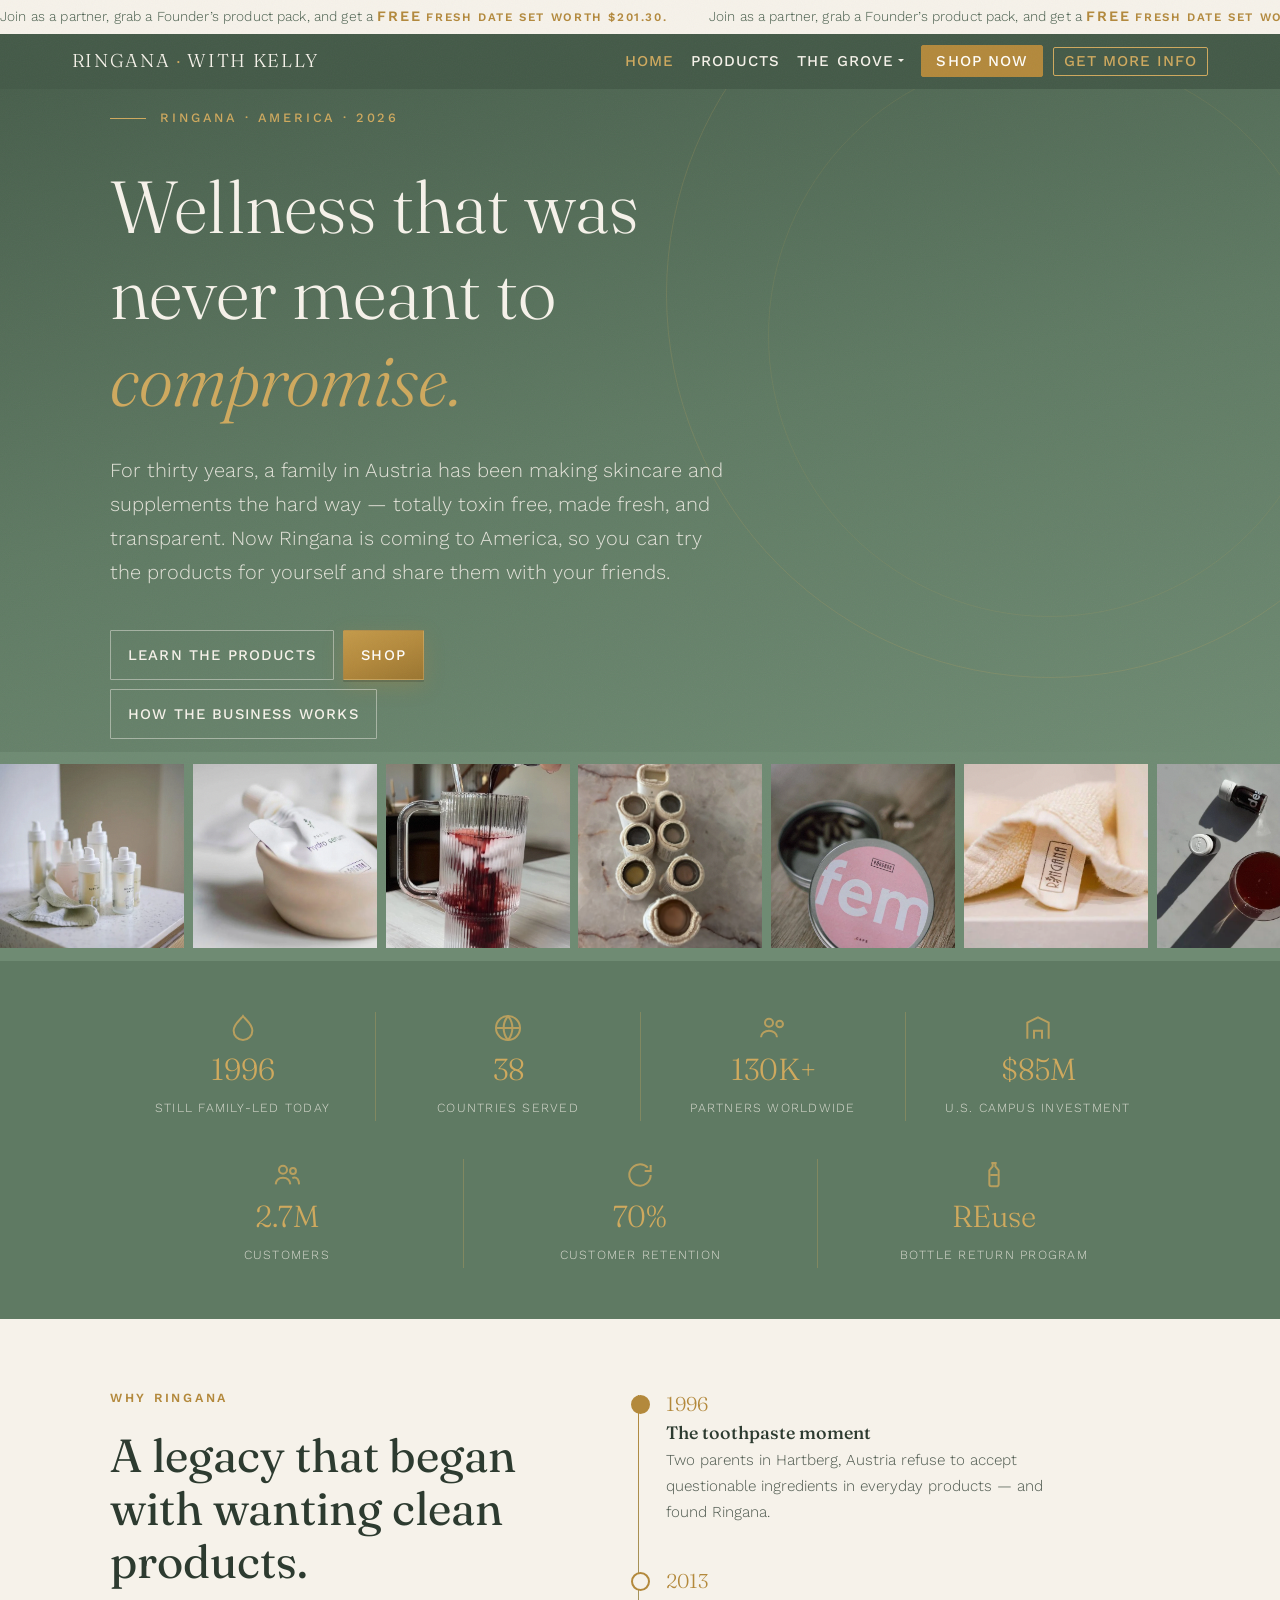
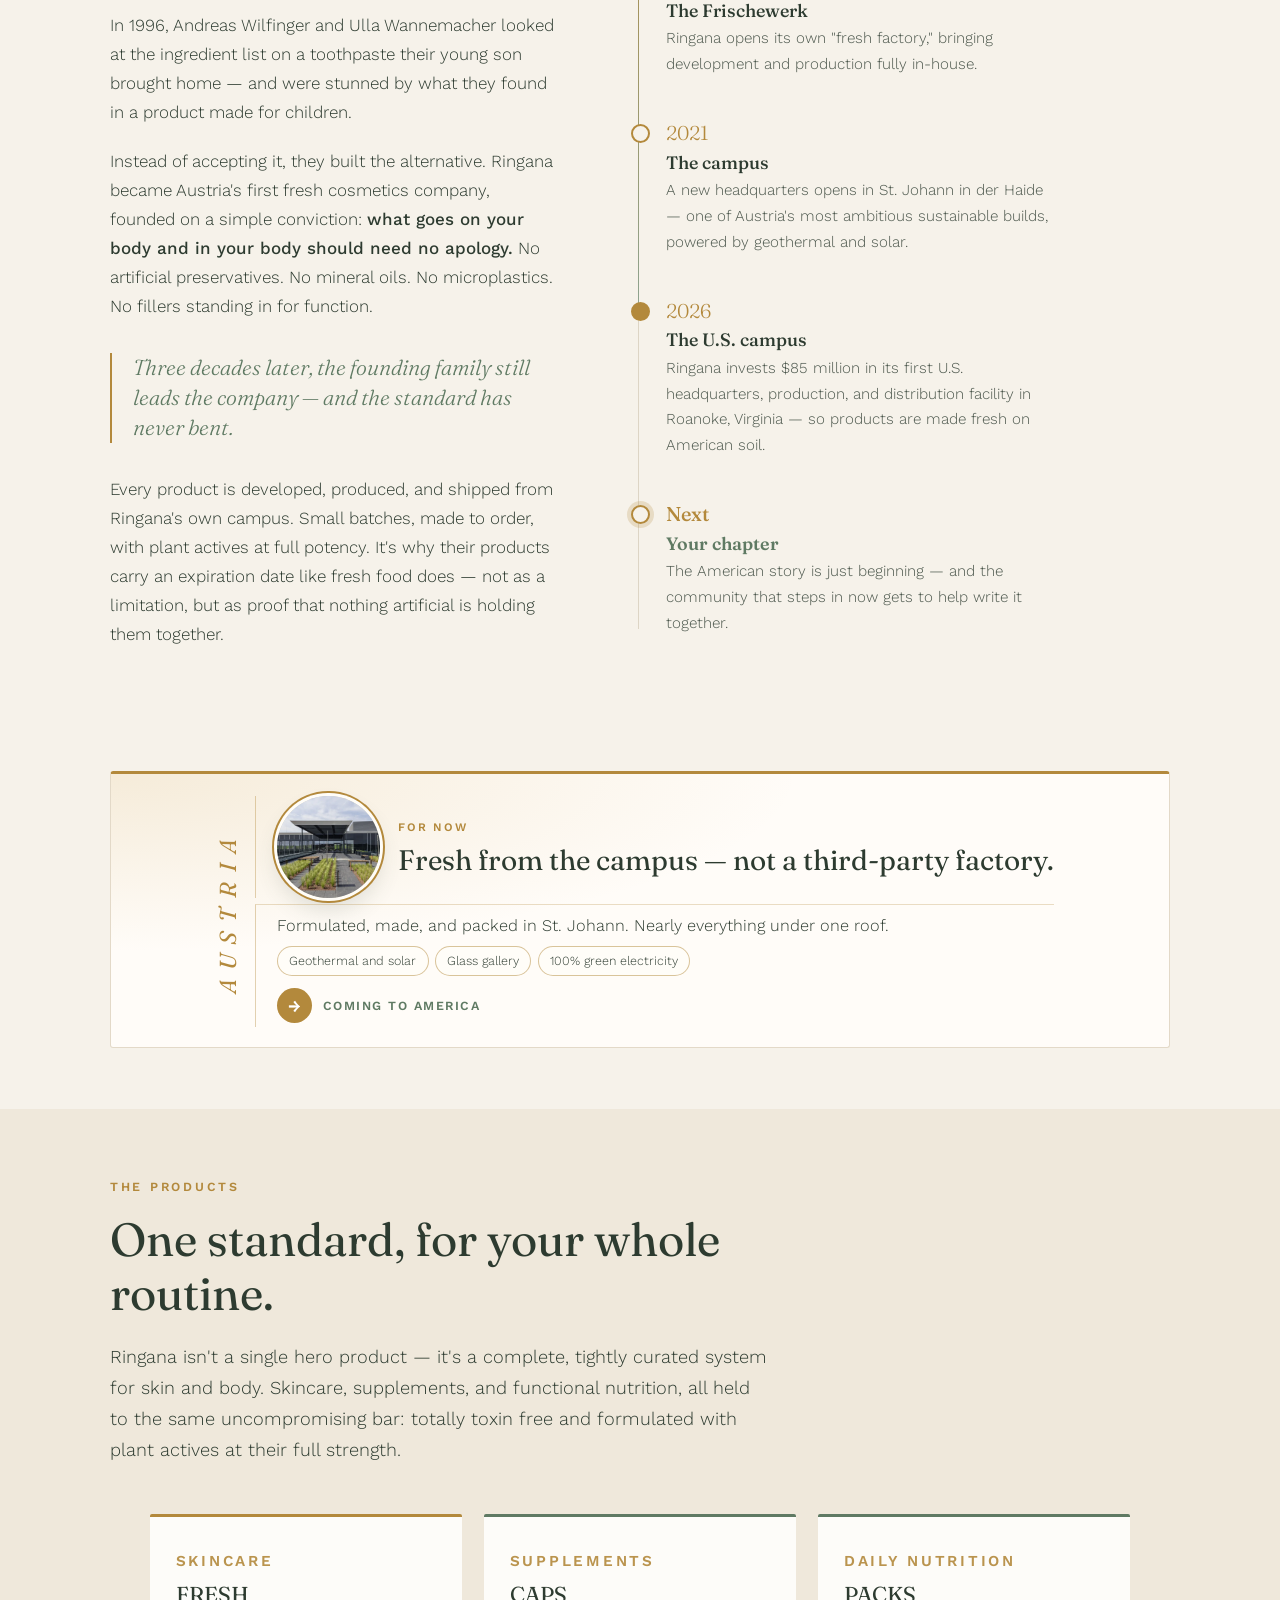
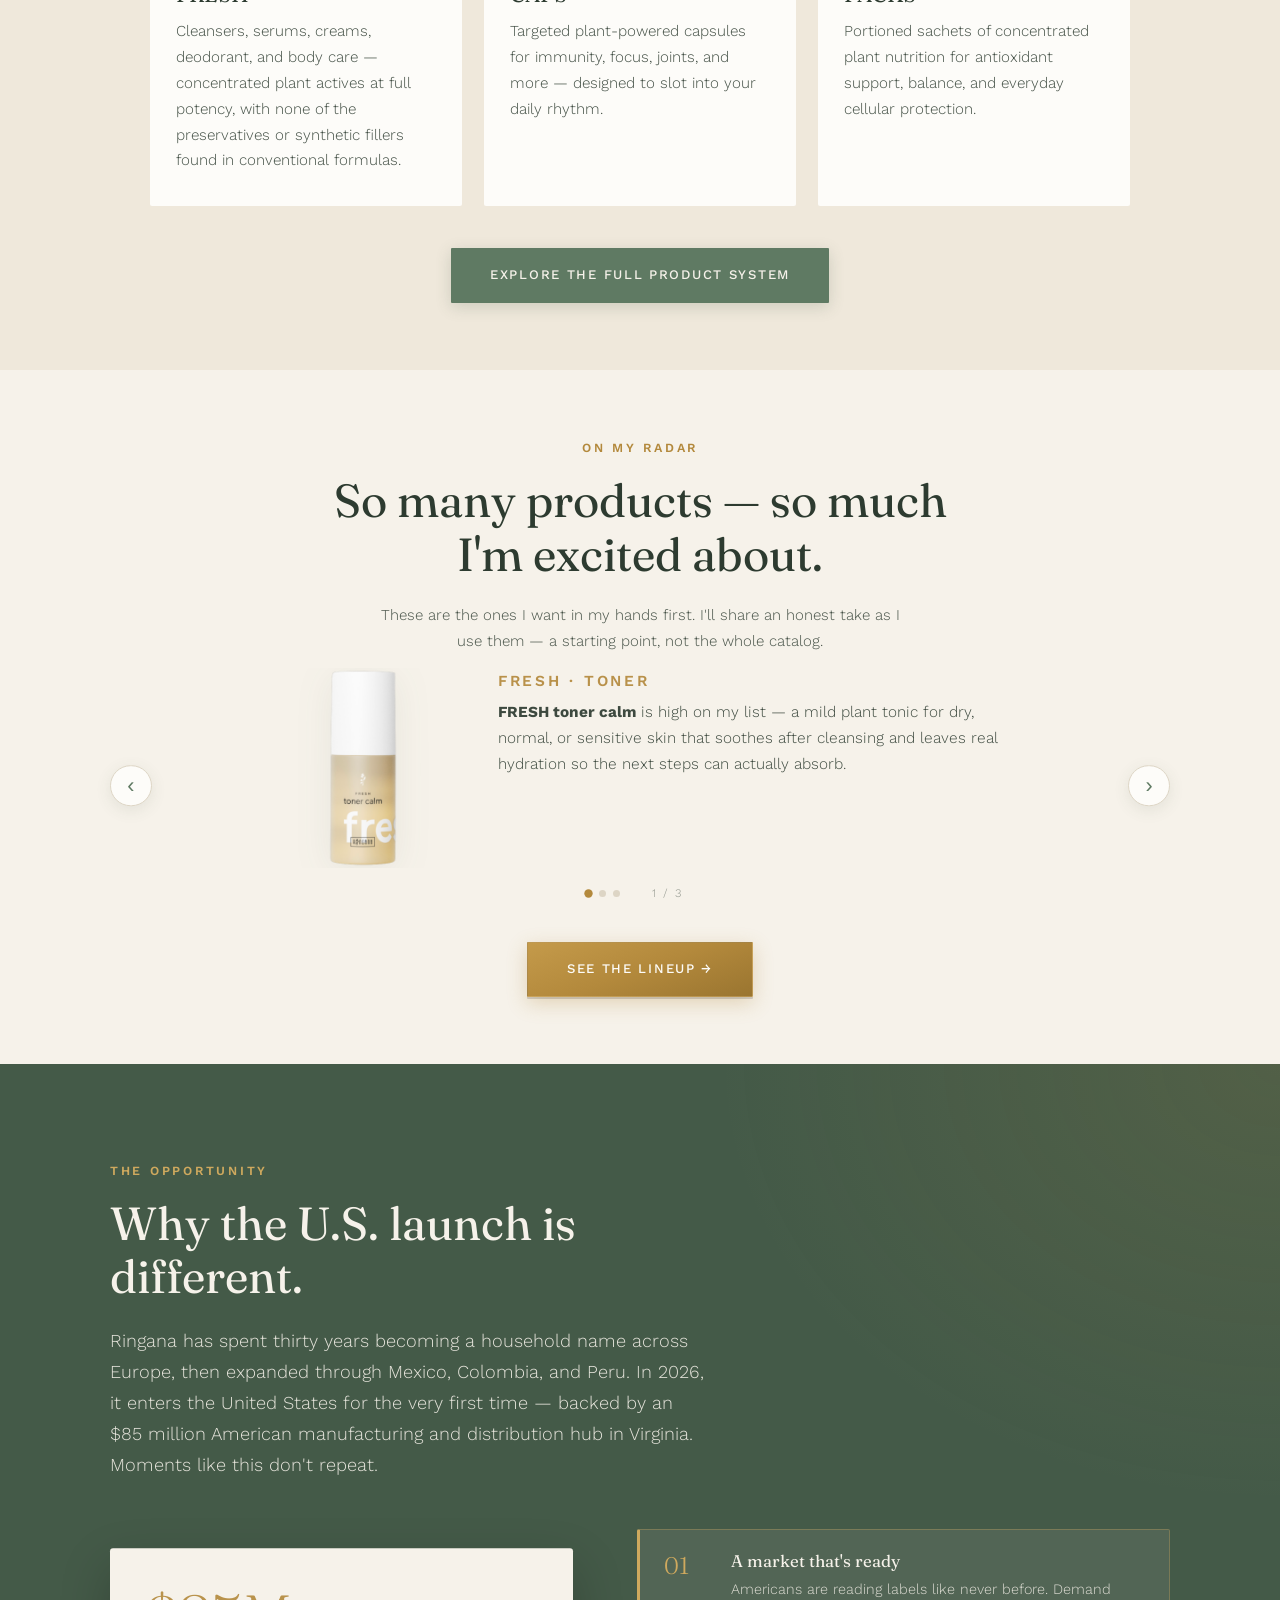
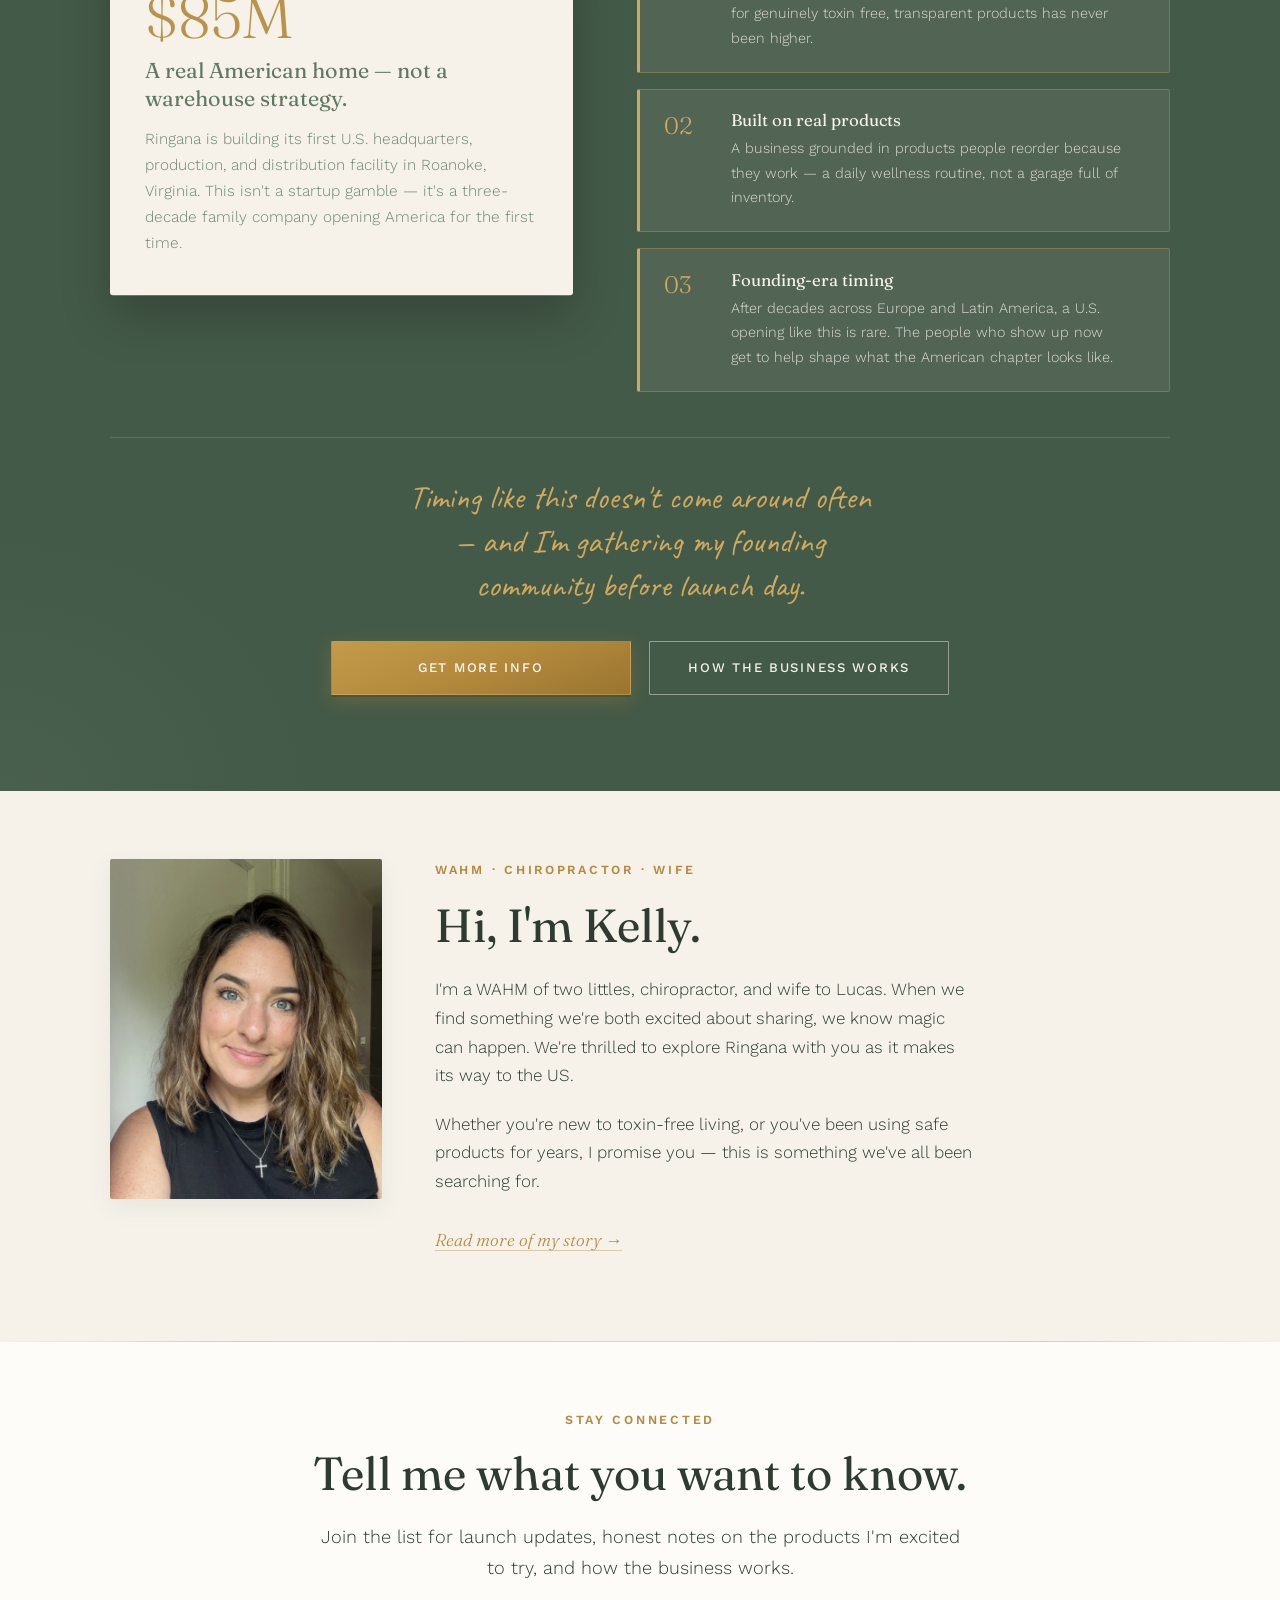
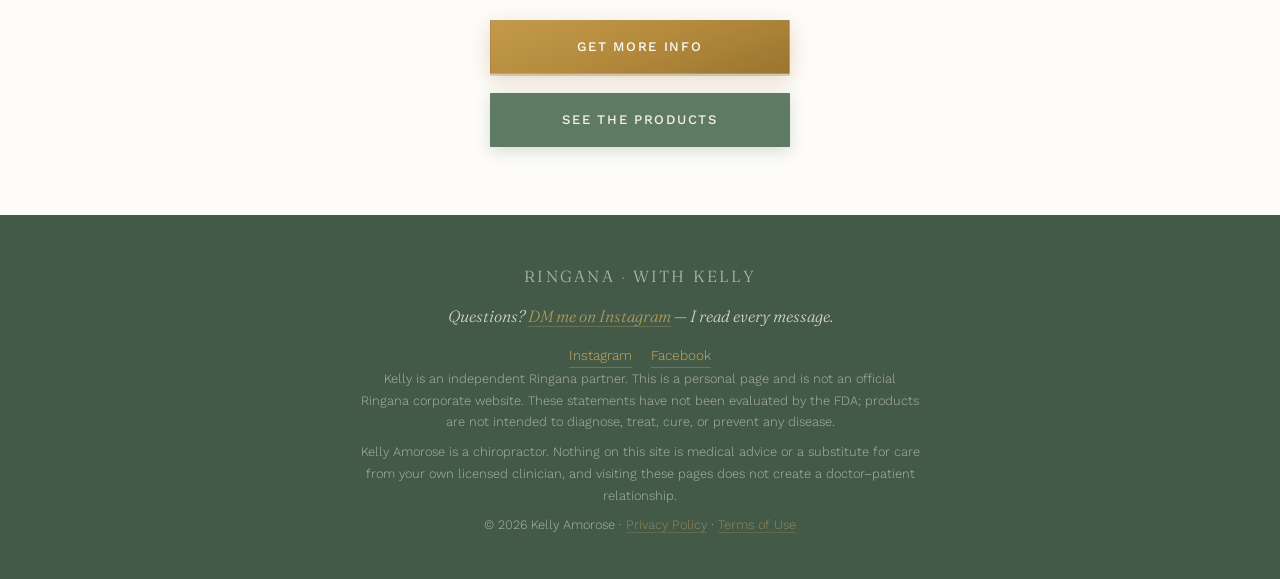
==== commit 739a2c9c: "Give Kelly her shop and drkelly code on the current layout. Co-authored-by: Cursor <cursoragent@curs" ====
--- a/index.html
+++ b/index.html
@@ -4,36 +4,86 @@
 <!-- CLIENT:START head -->
 <meta charset="UTF-8">
 <meta name="viewport" content="width=device-width, initial-scale=1.0">
-<title>Ringana with Kelly — Fresh, Toxin-Free Care for the Whole Family</title>
-<meta name="description" content="For thirty years, a family in Austria has made skincare and supplements the hard way — totally toxin-free and made fresh. Now Ringana is coming to America.">
+<script>!function(){var u=navigator.userAgent||"";if(/Instagram|FBAN|FBAV|FB_IAB|FBOS|Facebook|Line\/|TikTok/i.test(u))document.documentElement.classList.add("is-inapp");if(/iPhone|iPad|iPod/i.test(u)||(navigator.platform==="MacIntel"&&navigator.maxTouchPoints>1))document.documentElement.classList.add("is-ios")}();</script>
+<title>Ringana US | Shop &amp; Join Kelly's Team</title>
+<meta name="description" content="Ringana in the US, with Kelly — an independent partner. Shop fresh, toxin free skincare, or join her Ringana team.">
+<link rel="canonical" href="https://thefreshgrove.team/ringana-with-kelly/">
 <meta property="og:type" content="website">
-<meta property="og:title" content="Ringana with Kelly — Fresh, Toxin-Free Care for the Whole Family">
-<meta property="og:description" content="Now Ringana is coming to America, and we want you to explore it with us. Meet Kelly Amorose — WAHM, chiropractor, and wife to Lucas.">
-<meta property="og:image" content="og-image.jpg?v=10">
+<meta property="og:site_name" content="Ringana with Kelly">
+<meta property="og:title" content="Ringana US | Shop &amp; Join Kelly's Team">
+<meta property="og:description" content="Ringana in the US, with Kelly — an independent partner. Shop fresh, toxin free skincare, or join her Ringana team.">
+<meta property="og:url" content="https://thefreshgrove.team/ringana-with-kelly/">
+<meta property="og:image" content="https://thefreshgrove.team/ringana-with-kelly/og-image.jpg?v=20260824">
+<meta property="og:image:secure_url" content="https://thefreshgrove.team/ringana-with-kelly/og-image.jpg?v=20260824">
+<meta property="og:image:type" content="image/jpeg">
 <meta property="og:image:width" content="1200">
-<meta property="og:image:height" content="800">
+<meta property="og:image:height" content="630">
+<meta property="og:image:alt" content="Ringana with Kelly — toxin free wellness coming to America">
 <meta property="og:locale" content="en_US">
 <meta name="twitter:card" content="summary_large_image">
-<meta name="twitter:title" content="Ringana with Kelly — Fresh, Toxin-Free Care for the Whole Family">
-<meta name="twitter:description" content="Now Ringana is coming to America, and we want you to explore it with us. Meet Kelly Amorose — WAHM, chiropractor, and wife to Lucas.">
-<meta name="twitter:image" content="og-image.jpg?v=10">
-<meta name="theme-color" content="#1c3227">
+<meta name="twitter:title" content="Ringana US | Shop &amp; Join Kelly's Team">
+<meta name="twitter:description" content="Ringana in the US, with Kelly — an independent partner. Shop fresh, toxin free skincare, or join her Ringana team.">
+<meta name="twitter:image" content="https://thefreshgrove.team/ringana-with-kelly/og-image.jpg?v=20260824">
+<meta name="twitter:image:alt" content="Ringana with Kelly — toxin free wellness coming to America">
+<meta name="theme-color" content="#445a48">
 <link rel="icon" href="favicon.svg" type="image/svg+xml">
 <link rel="preconnect" href="https://fonts.googleapis.com">
 <link rel="preconnect" href="https://fonts.gstatic.com" crossorigin>
-<link href="https://fonts.googleapis.com/css2?family=Caveat:wght@400;500;600&family=Fraunces:opsz,wght@9..144,300;9..144,400;9..144,500;9..144,600&family=Work+Sans:wght@300;400;500;600&display=swap" rel="stylesheet">
+<link href="https://fonts.googleapis.com/css?family=Caveat:400,500,600|Fraunces:300,400,500,600|Work+Sans:300,400,500,600&display=swap" rel="stylesheet">
+<script type="application/ld+json">
+{
+  "@context": "https://schema.org",
+  "@graph": [
+    {
+      "@type": "WebSite",
+      "@id": "https://thefreshgrove.team/ringana-with-kelly/#website",
+      "url": "https://thefreshgrove.team/ringana-with-kelly/",
+      "name": "Ringana with Kelly",
+      "alternateName": ["Kelly Amorose", "Dr. Kelly Amorose"],
+      "description": "Ringana in the US, with Kelly — an independent partner. Shop fresh, toxin free skincare, or join her Ringana team.",
+      "inLanguage": "en-US",
+      "publisher": {"@id": "https://thefreshgrove.team/ringana-with-kelly/#person"}
+    },
+    {
+      "@type": "Person",
+      "@id": "https://thefreshgrove.team/ringana-with-kelly/#person",
+      "name": "Kelly Amorose",
+      "alternateName": ["Kelly", "Kelly Amorose"],
+      "url": "https://thefreshgrove.team/ringana-with-kelly/",
+      "image": "https://thefreshgrove.team/ringana-with-kelly/kelly-portrait.webp",
+      "jobTitle": "Independent Ringana Partner",
+      "description": "WAHM, chiropractor, and wife to Lucas, gathering a founding community for Ringana in the US.",
+      "sameAs": [
+        "https://www.instagram.com/dr_kelly_amorose",
+        "https://www.facebook.com/share/1JWpixRpPW/?mibextid=wwXIfr"
+      ]
+    },
+    {
+      "@type": "WebPage",
+      "@id": "https://thefreshgrove.team/ringana-with-kelly/#webpage",
+      "url": "https://thefreshgrove.team/ringana-with-kelly/",
+      "name": "Ringana US | Shop & Join Kelly's Team",
+      "description": "Ringana in the US, with Kelly — an independent partner. Shop fresh, toxin free skincare, or join her Ringana team.",
+      "isPartOf": {"@id": "https://thefreshgrove.team/ringana-with-kelly/#website"},
+      "about": {"@id": "https://thefreshgrove.team/ringana-with-kelly/#person"},
+      "primaryImageOfPage": "https://thefreshgrove.team/ringana-with-kelly/og-image.jpg"
+    }
+  ]
+}
+</script>
 <!-- CLIENT:END head -->
 <style>
 /* CLIENT:START theme */
 :root{
-  --pine:#1c3227;
-  --pine-deep:#142519;
+  --pine:#5f7a63;
+  --pine-deep:#445a48;
   --linen:#f6f2ea;
   --linen-warm:#efe8db;
   --brass:#b3893c;
   --brass-light:#cfa95e;
   --sage:#8ea38f;
-  --ink:#22301f;
+  --sage-light:#c9d6ca;
+  --ink:#2d3b30;
   --white:#fdfcf9;
   --header-expanded:7.5rem;
   --header-offset:7.5rem;
@@ -69,14 +119,14 @@
 /* ------- SITE HEADER ------- */
 .site-header{
   position:fixed;top:0;left:0;right:0;z-index:100;
-  background:rgba(28,50,39,0.95);
+  background:rgba(68,90,72,0.95);
   padding:1.35rem 2rem 1rem;
   transition:padding .35s ease,background .35s ease,box-shadow .35s ease;
 }
 .site-header.is-scrolled{
   padding:.8rem 2rem;
-  background:rgba(20,37,25,.98);
-  box-shadow:0 4px 24px rgba(0,0,0,.18);
+  background:rgba(68,90,72,.98);
+  box-shadow:0 4px 24px rgba(68,90,72,.22);
 }
 .site-header-inner{
   max-width:1060px;margin:0 auto;
@@ -107,7 +157,7 @@
   gap:1.2rem 2rem;
   transition:gap .35s ease;
 }
-.site-header.is-scrolled .site-nav{justify-content:flex-end;gap:.85rem 1.15rem;}
+.site-header.is-scrolled .site-nav{justify-content:flex-end;align-items:center;gap:.85rem 1.15rem;flex-wrap:nowrap;}
 .site-nav .nav-about{margin-left:0;transition:margin-left .35s ease;}
 .site-header.is-scrolled .site-nav .nav-about{margin-left:.85rem;}
 .site-nav a{
@@ -137,36 +187,42 @@
 .nav-cta:hover{background:var(--brass-light);color:var(--pine) !important;}
 .nav-cta-scroll{
   max-width:0;
+  width:0;
   padding-left:0;
   padding-right:0;
   margin-left:0;
   border-color:transparent;
+  border-width:0;
   opacity:0;
   visibility:hidden;
   overflow:hidden;
   pointer-events:none;
+  position:absolute;
 }
 .site-header.is-scrolled .nav-cta-scroll{
   max-width:11rem;
+  width:auto;
   padding:.45rem 1.15rem;
   margin-left:1rem;
   border-color:var(--brass-light);
+  border-width:1px;
   opacity:1;
   visibility:visible;
   pointer-events:auto;
+  position:static;
 }
 
 /* ------- HERO ------- */
 .hero{
   min-height:100vh;
-  background:linear-gradient(168deg,var(--pine-deep) 0%,var(--pine) 55%,#24402f 100%);
+  background:linear-gradient(168deg,var(--pine-deep) 0%,var(--pine) 55%,#6f8b73 100%);
   color:var(--linen);
   display:flex;
   flex-direction:column;
   justify-content:center;
   padding:calc(var(--header-expanded) + 2.5rem) 2rem 5rem;
   position:relative;
-  overflow:hidden;
+  overflow:clip;
 }
 .hero-ring{
   position:absolute;
@@ -204,6 +260,9 @@
   font-weight:300;
   margin-bottom:1.8rem;
   max-width:14ch;
+  line-height:1.18;
+  padding-top:.12em;
+  overflow:visible;
 }
 .hero h1 em{font-style:italic;color:var(--brass-light);}
 .hero-sub{
@@ -239,8 +298,8 @@
   transform:translateY(-2px);
   box-shadow:0 3px 0 rgba(0,0,0,.1),0 10px 28px rgba(179,137,60,.38);
 }
-.btn-pine{background:var(--pine);color:var(--linen);box-shadow:0 4px 16px rgba(28,50,39,.2);}
-.btn-pine:hover{background:var(--pine-deep);transform:translateY(-2px);box-shadow:0 6px 22px rgba(28,50,39,.28);}
+.btn-pine{background:var(--pine);color:var(--linen);box-shadow:0 4px 16px rgba(68,90,72,.2);}
+.btn-pine:hover{background:var(--pine-deep);transform:translateY(-2px);box-shadow:0 6px 22px rgba(68,90,72,.28);}
 .btn-ghost{border-color:rgba(246,242,234,.45);color:var(--linen);border-width:1.5px;}
 .btn-ghost:hover{border-color:var(--linen);background:rgba(246,242,234,.1);transform:translateY(-1px);}
 .btn-row{display:flex;flex-direction:column;align-items:center;gap:1.15rem;}
@@ -279,12 +338,14 @@
 }
 .standards .container{
   display:grid;
-  grid-template-columns:repeat(4,1fr);
-  gap:2rem;
+  grid-template-columns:repeat(12,1fr);
+  gap:2.4rem 0;
   text-align:center;
 }
-.standard-item{border-left:1px solid rgba(207,169,94,.3);padding:0 1rem;}
-.standard-item:first-child{border-left:none;}
+.standard-item{grid-column:span 3;border-left:1px solid rgba(207,169,94,.3);padding:0 1rem;}
+.standard-item:nth-child(n+5){grid-column:span 4;}
+.standard-item:first-child,
+.standard-item:nth-child(5){border-left:none;}
 .standard-icon{
   display:block;
   width:2rem;height:2rem;
@@ -402,7 +463,7 @@
   border-radius:2px;
   padding:1.5rem 1.8rem 1.6rem;
   max-width:min(100%,52ch);
-  box-shadow:0 10px 32px rgba(28,50,39,.14);
+  box-shadow:0 10px 32px rgba(68,90,72,.14);
 }
 .campus-overlay-box .eyebrow{color:var(--brass);}
 .campus-overlay-box .section-title{
@@ -422,7 +483,7 @@
   border-radius:2px;
   padding:1.35rem 1.6rem;
   margin-bottom:1rem;
-  box-shadow:0 8px 28px rgba(28,50,39,.08);
+  box-shadow:0 8px 28px rgba(68,90,72,.08);
   max-width:62ch;
 }
 .campus-copy-box:last-child{margin-bottom:0;}
@@ -451,7 +512,7 @@
   height:100%;
 }
 .product-card.featured{border-top-color:var(--brass);}
-.product-card:hover{transform:translateY(-3px);box-shadow:0 14px 34px rgba(28,50,39,.1);}
+.product-card:hover{transform:translateY(-3px);box-shadow:0 14px 34px rgba(68,90,72,.1);}
 .product-kicker{
   font-size:.72rem;
   letter-spacing:.18em;
@@ -473,6 +534,151 @@
   font-style:italic;
   font-family:'Fraunces',serif;
   color:var(--pine);
+}
+
+/* ------- PRODUCTS I'VE TRIED (home teaser) ------- */
+.tried{background:var(--linen);}
+.tried-note{
+  font-size:.94rem;
+  max-width:58ch;
+  margin:0 auto;
+  opacity:.88;
+  text-align:center;
+}
+.tried .section-title{margin-left:auto;margin-right:auto;max-width:22ch;}
+.tried .lede{margin-left:auto;margin-right:auto;text-align:center;}
+.radar-carousel{
+  position:relative;
+  margin-top:.85rem;
+  padding:0 2.8rem;
+}
+.carousel-viewport{
+  overflow:hidden;
+  width:100%;
+  transition:height .35s ease;
+}
+.carousel-track{
+  display:flex;
+  align-items:flex-start;
+  transition:transform .5s cubic-bezier(.4,0,.2,1);
+  will-change:transform;
+}
+.carousel-slide{
+  flex:0 0 100%;
+  width:100%;
+  min-width:100%;
+  box-sizing:border-box;
+  display:grid;
+  grid-template-columns:1fr;
+  gap:.85rem;
+  align-items:start;
+  align-content:start;
+  justify-items:center;
+  padding:0 1rem;
+  text-align:center;
+}
+.carousel-shot{
+  display:flex;
+  align-items:center;
+  justify-content:center;
+  width:200px;
+  height:200px;
+  flex-shrink:0;
+}
+.carousel-shot img{
+  width:100%;
+  height:100%;
+  max-width:200px;
+  max-height:200px;
+  object-fit:contain;
+  display:block;
+  filter:drop-shadow(0 6px 18px rgba(68,90,72,.08));
+}
+.carousel-copy{width:100%;max-width:54ch;margin:0 auto;}
+.carousel-copy .radar-kicker{margin-bottom:.3rem;}
+.carousel-copy p{font-size:.96rem;opacity:.92;margin-bottom:.5rem;}
+.carousel-copy p:last-of-type{margin-bottom:0;}
+.radar-kicker{
+  font-size:.72rem;
+  letter-spacing:.18em;
+  text-transform:uppercase;
+  color:var(--brass);
+  font-weight:600;
+}
+.loved-verdict{
+  font-family:'Fraunces',serif;
+  font-style:italic;
+  color:var(--pine);
+  font-size:1.02rem;
+  margin-bottom:.4rem !important;
+}
+.carousel-btn{
+  position:absolute;
+  top:50%;
+  transform:translateY(-50%);
+  width:2.6rem;height:2.6rem;
+  border-radius:50%;
+  border:1px solid #ddd5c5;
+  background:var(--white);
+  color:var(--pine);
+  font-size:1.35rem;
+  line-height:1;
+  cursor:pointer;
+  display:flex;
+  align-items:center;
+  justify-content:center;
+  box-shadow:0 4px 16px rgba(68,90,72,.1);
+  transition:background .2s,border-color .2s,transform .2s;
+  z-index:2;
+}
+.carousel-btn:hover{background:var(--linen-warm);border-color:var(--brass);transform:translateY(-50%) scale(1.04);}
+.carousel-btn.prev{left:0;}
+.carousel-btn.next{right:0;}
+.carousel-footer{
+  display:flex;
+  align-items:center;
+  justify-content:center;
+  gap:1.2rem;
+  margin-top:1rem;
+}
+.carousel-dots{display:flex;gap:.45rem;flex-wrap:wrap;justify-content:center;}
+.carousel-dot{
+  width:7px;height:7px;
+  border-radius:50%;
+  border:none;
+  background:#ddd5c5;
+  cursor:pointer;
+  padding:0;
+  transition:background .2s,transform .2s;
+}
+.carousel-dot.active{background:var(--brass);transform:scale(1.2);}
+.carousel-counter{
+  font-size:.72rem;
+  letter-spacing:.12em;
+  text-transform:uppercase;
+  opacity:.5;
+  min-width:3.5rem;
+  text-align:center;
+}
+.tried-cta{
+  margin-top:2.4rem;
+  text-align:center;
+  display:flex;
+  flex-wrap:wrap;
+  gap:.9rem;
+  justify-content:center;
+}
+@media (min-width:881px){
+  .carousel-slide{
+    display:flex;
+    justify-content:center;
+    align-items:flex-start;
+    gap:2.2rem;
+    padding:0 5rem;
+    text-align:left;
+  }
+  .carousel-shot{flex:0 0 200px;margin:0;}
+  .carousel-copy{flex:0 1 52ch;margin:0;max-width:52ch;}
 }
 
 /* ------- OPPORTUNITY ------- */
@@ -564,7 +770,7 @@
 .opp-cta{margin-top:0;text-align:center;position:relative;z-index:2;}
 .opp-cta .btn-row{flex-direction:row;justify-content:center;flex-wrap:wrap;}
 
-/* ------- ABOUT TAYLOR STRIP ------- */
+/* ------- ABOUT STRIP ------- */
 .about{background:var(--linen);}
 .about-grid{display:grid;grid-template-columns:minmax(220px,280px) 1fr;gap:2.8rem;align-items:start;}
 .about-photo-wrap{position:relative;max-width:280px;}
@@ -575,13 +781,13 @@
   border-radius:2px;
   overflow:hidden;
   background:var(--linen-warm);
-  box-shadow:0 8px 24px rgba(28,50,39,.08);
+  box-shadow:0 8px 24px rgba(68,90,72,.08);
 }
 .about-photo img{
   width:100%;
   height:100%;
   object-fit:cover;
-  object-position:50% 18%;
+  object-position:50% 28%;
   display:block;
 }
 .about-text p{margin-bottom:1.2rem;max-width:54ch;}
@@ -600,13 +806,15 @@
 /* ------- CONNECT ------- */
 .section-divider{
   height:1px;
-  background:linear-gradient(90deg,transparent,rgba(179,137,60,.35) 18%,rgba(28,50,39,.18) 50%,rgba(179,137,60,.35) 82%,transparent);
+  background:linear-gradient(90deg,transparent,rgba(179,137,60,.35) 18%,rgba(68,90,72,.18) 50%,rgba(179,137,60,.35) 82%,transparent);
 }
 .connect{background:var(--white);text-align:center;}
 .connect .section-title{margin-left:auto;margin-right:auto;}
 .connect .lede{margin-left:auto;margin-right:auto;}
+
+/* Connect modal — letter style */
 .connect-modal{
-  position:fixed;inset:0;z-index:10000;
+  position:fixed;inset:0;z-index:200;
   display:flex;align-items:center;justify-content:center;
   padding:1.4rem;
   opacity:0;visibility:hidden;pointer-events:none;
@@ -639,7 +847,7 @@
   border:1px solid #e3d9c8;
   border-radius:2px;
   padding:2.8rem 2.6rem 2.4rem;
-  box-shadow:0 24px 60px rgba(28,50,39,.24),inset 0 1px 0 rgba(255,255,255,.85);
+  box-shadow:0 24px 60px rgba(68,90,72,.24),inset 0 1px 0 rgba(255,255,255,.85);
   position:relative;
 }
 .letter-paper::before{
@@ -650,7 +858,7 @@
   pointer-events:none;
   border-radius:2px;
 }
-.letter-head,.letter-body-copy,.letter-form,.letter-sign,.modal-fine{position:relative;z-index:1;}
+.letter-head,.letter-body-copy,.letter-form,.letter-interest,.letter-sign,.modal-fine{position:relative;z-index:1;}
 .letter-salutation{
   font-family:'Caveat',cursive;
   font-size:2.4rem;
@@ -668,6 +876,48 @@
   margin-bottom:1.2rem;
   max-width:48ch;
   color:var(--ink);
+}
+.letter-form{margin-top:.4rem;}
+.letter-signup{display:flex;flex-direction:column;gap:0;}
+.letter-interest{width:100%;margin:0 0 .75rem;}
+.letter-interest-label{
+  font-family:'Work Sans',sans-serif;
+  font-size:.72rem;
+  font-weight:600;
+  letter-spacing:.07em;
+  text-transform:uppercase;
+  color:var(--pine);
+  margin:0 0 .45rem;
+}
+.letter-interest-row{display:flex;flex-wrap:nowrap;gap:.32rem;width:100%;}
+.letter-interest-chip{
+  flex:1 1 0;
+  min-width:0;
+  font-family:'Work Sans',sans-serif;
+  font-size:.68rem;
+  font-weight:600;
+  line-height:1.25;
+  text-align:center;
+  color:var(--ink);
+  background:#fff;
+  border:1.5px solid rgba(95,122,99,.28);
+  border-radius:999px;
+  padding:.5rem .15rem;
+  cursor:pointer;
+  transition:background .15s,border-color .15s,color .15s,box-shadow .15s;
+}
+.letter-interest-chip:hover{border-color:var(--brass);}
+.letter-interest-chip.on{
+  background:var(--pine);
+  border-color:var(--pine);
+  color:#fff;
+  box-shadow:0 2px 10px rgba(68,90,72,.22);
+}
+.letter-interest-error{
+  font-family:'Work Sans',sans-serif;
+  font-size:.82rem;
+  color:#9b3b3b;
+  margin:.4rem 0 0;
 }
 .letter-name{width:100%;margin:0 0 .75rem;}
 .letter-name-input{
@@ -686,21 +936,7 @@
   outline-offset:1px;
   border-color:var(--brass);
 }
-.letter-interest-label{
-  display:block;
-  font-family:'Work Sans',sans-serif;
-  font-size:.72rem;
-  letter-spacing:.14em;
-  text-transform:uppercase;
-  color:rgba(12,14,13,.55);
-  margin:0 0 .4rem;
-}
-.letter-interest-error{
-  font-family:'Work Sans',sans-serif;
-  font-size:.82rem;
-  color:#9b3b3b;
-  margin:.4rem 0 0;
-}
+
 
 /* fs-submit-visible */
 .connect-modal-panel.letter-panel{
@@ -739,12 +975,71 @@
   .letter-body-copy p{margin-bottom:.45rem;}
   .letter-sign{margin-top:.8rem;}
 }
-.letter-form{margin-top:.4rem;}
-.letter-form .formkit-form{margin:0 auto !important;max-width:100% !important;background:transparent !important;border:none !important;box-shadow:none !important;}
-.letter-form .formkit-background{display:none !important;}
-.letter-form .formkit-header,.letter-form .formkit-subheader,.letter-form .formkit-guarantee{display:none !important;}
-.letter-form [data-style=minimal]{padding:0 !important;}
-.letter-form input,.letter-form textarea,.letter-form select,.letter-form button{font-family:'Work Sans',sans-serif !important;}
+#fd-form-modal,#fd-form-modal > *{margin:0 !important;}
+#fd-form-modal .ff-kit-removed__form{padding:0 !important;margin:0 !important;}
+#fd-form-modal input,#fd-form-modal textarea,#fd-form-modal select,#fd-form-modal button{font-family:'Work Sans',sans-serif !important;border-radius:1px !important;}
+#fd-form-modal input:focus,#fd-form-modal textarea:focus,#fd-form-modal select:focus{outline:2px solid var(--brass) !important;outline-offset:1px !important;}
+#fd-form-modal .ff-kit-removed__success,
+#fd-form-modal .ff-kit-removed__success-message{
+  display:none !important;
+  visibility:hidden !important;
+  height:0 !important;
+  overflow:hidden !important;
+  padding:0 !important;
+  margin:0 !important;
+}
+#fd-form-modal.is-submitted .ff-kit-removed__form{display:none !important;}
+.optin-success{
+  display:none;
+  text-align:center;
+  padding:2rem 1.5rem 1.5rem;
+  margin-top:.35rem;
+  border:1px solid rgba(179,137,60,.42);
+  border-radius:2px;
+  background:linear-gradient(175deg,#fffdf8 0%,#f3ebdc 100%);
+  box-shadow:0 10px 32px rgba(179,137,60,.22),inset 0 1px 0 rgba(255,255,255,.9);
+}
+.optin-success.is-visible{display:block;}
+.optin-success-mark{
+  width:3.5rem;height:3.5rem;
+  margin:0 auto 1.1rem;
+  border-radius:50%;
+  background:linear-gradient(160deg,#c49a4a 0%,var(--brass) 50%,#9a7530 100%);
+  color:var(--white,#fff);
+  font-size:1.65rem;
+  line-height:3.5rem;
+  font-weight:600;
+  box-shadow:0 4px 16px rgba(179,137,60,.35);
+}
+.optin-success-eyebrow{
+  font-size:.78rem;
+  letter-spacing:.22em;
+  text-transform:uppercase;
+  color:var(--brass);
+  margin-bottom:.55rem;
+  font-weight:500;
+}
+.optin-success-title{
+  font-family:'Fraunces',serif;
+  font-size:2rem;
+  color:var(--pine);
+  margin-bottom:.75rem;
+  line-height:1.2;
+}
+.optin-success-copy{
+  font-family:'Work Sans',sans-serif;
+  font-size:1.08rem;
+  line-height:1.65;
+  color:rgba(34,48,31,.85);
+  max-width:38ch;
+  margin:0 auto;
+}
+.letter-paper.is-submitted .letter-body-copy,
+.letter-paper.is-submitted .letter-interest,
+.letter-paper.is-submitted .letter-name,
+.letter-paper.is-submitted .letter-social,
+.letter-paper.is-submitted .letter-sign,
+.letter-paper.is-submitted .modal-fine{display:none;}
 .letter-sign{
   font-family:'Caveat',cursive;
   margin-top:1.4rem;
@@ -756,11 +1051,37 @@
 }
 .modal-fine{font-size:.75rem;opacity:.55;margin-top:1.2rem;text-align:left;}
 
+
+/* ------- INSTAGRAM ------- */
+.foot-ig{
+  background:var(--pine-deep);
+  width:100%;
+  margin:.55rem 0 1.2rem;
+  padding:1.05rem 1.4rem 1.6rem;
+}
+footer .foot-ig-label{
+  font-family:'Fraunces',serif;
+  font-style:italic;
+  font-weight:400;
+  font-size:.98rem;
+  letter-spacing:.02em;
+  color:var(--linen);
+  opacity:.82;
+  max-width:none;
+  margin:0 auto .95rem;
+}
+.foot-ig-grid{
+  max-width:780px;
+  margin:0 auto;
+}
+.foot-ig-grid behold-widget{display:block;width:100%;}
+
+
 /* ------- FOOTER ------- */
 footer{
   background:var(--pine-deep);
   color:var(--linen);
-  padding:3rem 2rem 2.2rem;
+  padding:3rem 0 2.2rem;
   text-align:center;
 }
 .foot-brand{
@@ -769,6 +1090,7 @@
   text-transform:uppercase;
   font-size:1rem;
   margin-bottom:.8rem;
+  padding:0 2rem;
 }
 .foot-brand span{color:var(--brass-light);}
 .foot-cta{
@@ -776,24 +1098,16 @@
   font-style:italic;
   font-size:1.02rem;
   opacity:.82;
-  margin-bottom:1.1rem;
+  margin-bottom:.45rem;
   max-width:48ch;
   margin-left:auto;
   margin-right:auto;
-}
-footer a{color:var(--brass-light);text-decoration:none;border-bottom:1px solid rgba(207,169,94,.35);}
-footer a:hover{opacity:1;border-bottom-color:var(--brass-light);}
-footer p{font-size:.8rem;opacity:.6;max-width:70ch;margin:0 auto .5rem;}
-.foot-social{margin:1.2rem 0;}
-.foot-social a{
-  color:var(--linen);
-  text-decoration:none;
-  font-size:.85rem;
-  letter-spacing:.08em;
-  margin:0 .9rem;
-  opacity:.8;
-}
-.foot-social a:hover{opacity:1;color:var(--brass-light);}
+  padding:0 2rem;
+}
+.foot-cta a{color:var(--brass-light);text-decoration:none;border-bottom:1px solid rgba(207,169,94,.35);}
+.foot-cta a:hover{opacity:1;border-bottom-color:var(--brass-light);}
+footer p{font-size:.8rem;opacity:.6;max-width:70ch;margin:0 auto .5rem;padding:0 2rem;}
+
 
 /* ------- REVEAL ANIMATION ------- */
 .reveal{opacity:0;transform:translateY(22px);transition:opacity .7s ease,transform .7s ease;}
@@ -805,6 +1119,7 @@
   .hero-ring{transition:none;}
   .tl-line-fill{transition:none;}
   .tl-item::before{transition:none;}
+  .carousel-track{transition:none;}
 }
 
 /* ------- RESPONSIVE ------- */
@@ -816,24 +1131,29 @@
     align-items:center;
     gap:.65rem;
   }
-  .site-brand{font-size:1.02rem;letter-spacing:.12em;text-align:center;width:100%;padding-right:.12em;}
+  .site-brand{font-size:1.02rem;letter-spacing:.12em;text-align:center;width:100%;padding-right:0;}
   .site-header.is-scrolled .site-brand{font-size:.92rem;letter-spacing:.1em;width:100%;}
-  .site-nav{gap:.15rem .2rem;justify-content:center;width:100%;}
-  .site-header.is-scrolled .site-nav{justify-content:center;gap:.15rem .2rem;width:100%;}
+  .site-nav{gap:0 .95rem;justify-content:center;width:auto;max-width:100%;margin:0 auto;flex-wrap:nowrap;}
+  .site-header.is-scrolled .site-nav{justify-content:center;align-items:center;gap:0 .72rem;width:auto;max-width:100%;margin:0 auto;flex-wrap:nowrap;}
+  .site-header.is-scrolled .site-nav a:not(.nav-cta){padding:.5rem 0;}
   .site-nav a{
-    font-size:.68rem;
-    letter-spacing:.06em;
-    padding:.55rem .7rem;
+    font-size:.74rem;
+    letter-spacing:.055em;
+    padding:.5rem 0;
     opacity:.95;
   }
   .site-header.is-scrolled .site-nav .nav-about{margin-left:0;}
   .nav-cta{padding:.6rem 1.05rem;font-size:.68rem;letter-spacing:.07em;}
   .site-header.is-scrolled .nav-cta-scroll{
-    max-width:14rem;
-    padding:.6rem 1.05rem;
-    margin-left:0;
-    margin-top:.1rem;
-    font-size:.68rem;
+    max-width:9.6rem;
+    padding:.42rem .65rem;
+    margin-left:.4rem;
+    margin-top:0;
+    font-size:.6rem;
+    flex:0 0 auto;
+    display:inline-flex;
+    align-items:center;
+    justify-content:center;
   }
   .story-grid,.about-grid{grid-template-columns:1fr;gap:2.6rem;}
   .about-photo-wrap{max-width:240px;margin:0 auto;}
@@ -842,17 +1162,27 @@
   .opp-split{grid-template-columns:1fr;gap:2rem;}
   .opp-lead-card{transform:none;}
   .product-grid{grid-template-columns:1fr;}
+  .carousel-slide{gap:.65rem;padding:0 .35rem;}
+  .carousel-shot{width:168px;height:168px;}
+  .carousel-shot img{max-width:168px;max-height:168px;}
+  .radar-carousel{padding:0 2.2rem;margin-top:1.2rem;}
+  .carousel-btn{top:84px;transform:none;}
+  .carousel-btn:hover{transform:scale(1.04);}
   .standards{padding:2rem 1rem;overflow:hidden;}
   .standards .container{grid-template-columns:1fr 1fr;gap:1.1rem .75rem;width:100%;max-width:100%;margin:0;padding:0;}
   .standard-item,
+  .standard-item:nth-child(n+5),
   .standard-item:first-child,
-  .standard-item:nth-child(3){
+  .standard-item:nth-child(3),
+  .standard-item:nth-child(5){
+    grid-column:auto;
     border-left:none !important;
     border-top:1px solid rgba(207,169,94,.22);
     padding:.55rem .25rem 0;
   }
   .standard-item:nth-child(1),
   .standard-item:nth-child(2){border-top:none;padding-top:0;}
+  .standard-item:last-child:nth-child(odd){grid-column:1 / -1;}
   .standard-item .label{font-size:.6rem;letter-spacing:.03em;line-height:1.35;white-space:normal;}
 }
 @media (max-width:640px){
@@ -860,7 +1190,9 @@
   .hero{padding:calc(var(--header-expanded) + 2rem) 1.4rem 4rem;}
   .product-grid{grid-template-columns:1fr;}
   .site-header{padding:.95rem .85rem .85rem;}
-  .site-nav a{font-size:.66rem;padding:.55rem .55rem;}
+  .site-nav a{font-size:.72rem;padding:.5rem 0;}
+  .site-header.is-scrolled .site-nav a:not(.nav-cta){padding:.45rem 0;font-size:.66rem;}
+  .site-header.is-scrolled .nav-cta-scroll{padding:.4rem .55rem;font-size:.56rem;margin-left:.28rem;}
   .campus-bg{inset:0;}
   .campus-hero-full{min-height:0;padding-bottom:0;margin:0 -1.4rem;}
   .campus-overlay{padding:3.5rem 1.4rem 2.2rem;}
@@ -871,21 +1203,39 @@
 .letter-join-consent{display:flex;align-items:flex-start;gap:.55rem;margin:.15rem 0 0;font-size:.78rem;line-height:1.45;opacity:.78;text-align:left;font-family:'Work Sans',system-ui,sans-serif;}
 .letter-join-consent input{margin-top:.2rem;flex:0 0 auto;}
 .letter-join-consent a{color:var(--brass);text-decoration:underline;}
+/* Instagram / Facebook in-app: variable fonts drop word spaces and clip display type. */
+html.is-inapp{word-spacing:.28em;}
+html.is-inapp .site-brand{letter-spacing:.12em;word-spacing:.45em;}
+html.is-inapp .site-nav a,html.is-inapp .btn,html.is-inapp .nav-cta,html.is-inapp .standard-item .label,html.is-inapp .eyebrow,html.is-inapp .hero-eyebrow{letter-spacing:.06em;word-spacing:.4em;}
+html.is-inapp .hero h1,html.is-inapp .page-hero h1,html.is-inapp h1{padding-top:.14em;line-height:1.2;overflow:visible;}
+html.is-inapp .site-nav{flex-wrap:nowrap;}
 /* CORE:END css */
 </style>
+<link rel="stylesheet" href="site-extra.css?v=36">
+<script src="grove-nav.js?v=2" defer></script>
 </head>
 <body>
 
 <!-- CLIENT:START site-header -->
 <header class="site-header" id="siteHeader">
+  <a class="offer-bar" aria-label="Join as a partner, grab a Founder’s product pack, and get a free FRESH Date Set worth $201.30." href="october.html"><span class="offer-track"><span class="offer-group"><span class="offer-copy"><span class="for-wide">Join as a partner, grab a Founder’s product pack, and get a </span><span class="for-narrow">Join as a partner · grab a Founder’s pack</span><span class="offer-hook"><b class="offer-free">free</b> <b class="offer-set">FRESH Date Set worth $201.30.</b></span></span><span class="offer-copy"><span class="for-wide">Join as a partner, grab a Founder’s product pack, and get a </span><span class="for-narrow">Join as a partner · grab a Founder’s pack</span><span class="offer-hook"><b class="offer-free">free</b> <b class="offer-set">FRESH Date Set worth $201.30.</b></span></span><span class="offer-copy"><span class="for-wide">Join as a partner, grab a Founder’s product pack, and get a </span><span class="for-narrow">Join as a partner · grab a Founder’s pack</span><span class="offer-hook"><b class="offer-free">free</b> <b class="offer-set">FRESH Date Set worth $201.30.</b></span></span><span class="offer-copy"><span class="for-wide">Join as a partner, grab a Founder’s product pack, and get a </span><span class="for-narrow">Join as a partner · grab a Founder’s pack</span><span class="offer-hook"><b class="offer-free">free</b> <b class="offer-set">FRESH Date Set worth $201.30.</b></span></span></span><span class="offer-group" aria-hidden="true"><span class="offer-copy"><span class="for-wide">Join as a partner, grab a Founder’s product pack, and get a </span><span class="for-narrow">Join as a partner · grab a Founder’s pack</span><span class="offer-hook"><b class="offer-free">free</b> <b class="offer-set">FRESH Date Set worth $201.30.</b></span></span><span class="offer-copy"><span class="for-wide">Join as a partner, grab a Founder’s product pack, and get a </span><span class="for-narrow">Join as a partner · grab a Founder’s pack</span><span class="offer-hook"><b class="offer-free">free</b> <b class="offer-set">FRESH Date Set worth $201.30.</b></span></span><span class="offer-copy"><span class="for-wide">Join as a partner, grab a Founder’s product pack, and get a </span><span class="for-narrow">Join as a partner · grab a Founder’s pack</span><span class="offer-hook"><b class="offer-free">free</b> <b class="offer-set">FRESH Date Set worth $201.30.</b></span></span><span class="offer-copy"><span class="for-wide">Join as a partner, grab a Founder’s product pack, and get a </span><span class="for-narrow">Join as a partner · grab a Founder’s pack</span><span class="offer-hook"><b class="offer-free">free</b> <b class="offer-set">FRESH Date Set worth $201.30.</b></span></span></span></span></a>
   <div class="site-header-inner">
     <a href="index.html" class="site-brand">Ringana <span>·</span> with Kelly</a>
     <nav class="site-nav" id="navLinks" aria-label="Primary">
       <a href="index.html" class="active">Home</a>
-      <a href="products.html">The Products</a>
-      <a href="business.html">The Business</a>
-      <a href="about.html" class="nav-about">About Me</a>
-      <a href="#" class="nav-cta nav-cta-scroll" data-open-connect>Get First Access</a>
+      <a href="products.html">Products</a>
+      <div class="nav-drop">
+        <button type="button" class="nav-plan" aria-expanded="false" aria-haspopup="true">The Grove</button>
+        <div class="nav-menu">
+          <a href="business.html">The team</a>
+          <a href="why-now.html">How you get paid</a>
+          <a href="october.html">New partners</a>
+        </div>
+      </div>
+      <span class="nav-end">
+        <a href="https://amorose.ringana.us/?lang=en" class="nav-cta nav-shop" target="_blank" rel="noopener">Shop Now</a>
+        <a href="#" class="nav-cta nav-cta-scroll" data-open-connect>Get more info</a>
+      </span>
     </nav>
   </div>
 </header>
@@ -897,16 +1247,52 @@
   <div class="hero-ring hero-ring-1" aria-hidden="true"></div>
   <div class="hero-ring hero-ring-2" aria-hidden="true"></div>
   <div class="hero-inner">
-    <div class="hero-eyebrow">Family-founded in Austria · Coming to America · 2026</div>
-    <h1>Fresh. Toxin-free. <em>Honest about every ingredient.</em></h1>
-    <p class="hero-sub">For thirty years, a family in Austria has been making skincare and supplements the hard way — totally toxin-free, made fresh, and honest about every ingredient. Now Ringana is coming to America, and we want you to explore it with us!</p>
+    <div class="hero-eyebrow">Ringana · America · 2026</div>
+    <h1>Wellness that was never meant to <em>compromise.</em></h1>
+    <p class="hero-sub">For thirty years, a family in Austria has been making skincare and supplements the hard way — totally toxin free, made fresh, and transparent. Now Ringana is coming to America, so you can try the products for yourself and share them with your friends.</p>
     <div class="hero-actions">
-      <a href="#" class="btn btn-brass" data-open-connect>Get First Access</a>
-      <a href="#story" class="btn btn-ghost">Read the Story</a>
+      <div class="hero-pair">
+        <a href="products.html" class="btn btn-ghost">Learn the products</a>
+        <a href="https://amorose.ringana.us/?lang=en" class="btn btn-brass" target="_blank" rel="noopener">Shop</a>
+      </div>
+      <a href="business.html" class="btn btn-ghost">How the business works</a>
     </div>
   </div>
 </header>
 <!-- CLIENT:END hero -->
+
+
+
+<section class="film" aria-label="The products, in real life">
+  <div class="film-track">
+    <div class="film-run">
+      <figure><img class="focus-bath" src="film/fresh-bathroom-lineup.webp" alt="Fresh bottles on a pale bathroom counter, with a linen cloth"></figure>
+      <figure><img src="film/hydro-serum-bowl.webp" alt="A pouch of Fresh hydro serum resting in a ceramic bowl"></figure>
+      <figure><img class="focus-pour" src="film/fresh-pour.webp" alt="A hand pouring a fresh shot into a glass of ice"></figure>
+      <figure><img src="film/cotton-towels.webp" alt="Bottles wrapped in organic cotton on marble"></figure>
+      <figure><img src="film/ls-9980.webp" alt="An open tin of capsules on a wood floor"></figure>
+      <figure><img src="film/ringana-towel-tag.webp" alt="A Ringana towel tag beside a cream bottle"></figure>
+      <figure><img src="film/ls-9999.webp" alt="Two small bottles and a glass on a sunlit stone surface"></figure>
+      <figure><img src="film/cotton-wraps-close.webp" alt="Cotton-wrapped bottles, close"></figure>
+      <figure><img src="film/travel-bag-spill.webp" alt="Travel pouches spilling from a mesh bag"></figure>
+      <figure><img src="film/cotton-wraps-haul.webp" alt="A pile of cotton-wrapped bottles and jars"></figure>
+      <figure><img src="film/sunny-table-haul.webp" alt="A sunlit table set with the fresh line"></figure>
+      <figure><img src="film/fresh-sample-pouches.webp" alt="Sample pouches of the fresh line"></figure>
+      <figure aria-hidden="true"><img class="focus-bath" src="film/fresh-bathroom-lineup.webp" alt=""></figure>
+      <figure aria-hidden="true"><img src="film/hydro-serum-bowl.webp" alt=""></figure>
+      <figure aria-hidden="true"><img class="focus-pour" src="film/fresh-pour.webp" alt=""></figure>
+      <figure aria-hidden="true"><img src="film/cotton-towels.webp" alt=""></figure>
+      <figure aria-hidden="true"><img src="film/ls-9980.webp" alt=""></figure>
+      <figure aria-hidden="true"><img src="film/ringana-towel-tag.webp" alt=""></figure>
+      <figure aria-hidden="true"><img src="film/ls-9999.webp" alt=""></figure>
+      <figure aria-hidden="true"><img src="film/cotton-wraps-close.webp" alt=""></figure>
+      <figure aria-hidden="true"><img src="film/travel-bag-spill.webp" alt=""></figure>
+      <figure aria-hidden="true"><img src="film/cotton-wraps-haul.webp" alt=""></figure>
+      <figure aria-hidden="true"><img src="film/sunny-table-haul.webp" alt=""></figure>
+      <figure aria-hidden="true"><img src="film/fresh-sample-pouches.webp" alt=""></figure>
+    </div>
+  </div>
+</section>
 
 <!-- ================= STANDARDS BAND ================= -->
 <div class="standards">
@@ -917,15 +1303,27 @@
     </div>
     <div class="standard-item reveal">
       <svg class="standard-icon" viewBox="0 0 24 24" fill="none" stroke="currentColor" stroke-width="1.5" aria-hidden="true"><circle cx="12" cy="12" r="9"/><path d="M3 12h18M12 3a14 14 0 0 1 0 18M12 3a14 14 0 0 0 0 18"/></svg>
-      <span class="num" data-count="37">0</span><span class="label">Countries served</span>
+      <span class="num" data-count="38">0</span><span class="label">Countries served</span>
     </div>
     <div class="standard-item reveal">
       <svg class="standard-icon" viewBox="0 0 24 24" fill="none" stroke="currentColor" stroke-width="1.5" aria-hidden="true"><circle cx="9" cy="8" r="3"/><circle cx="17" cy="9" r="2.5"/><path d="M3 19c0-3 3-5 6-5s6 2 6 5"/></svg>
-      <span class="num" data-count="100" data-suffix="K+">0</span><span class="label">Partners worldwide</span>
+      <span class="num" data-count="130" data-suffix="K+">0</span><span class="label">Partners worldwide</span>
     </div>
     <div class="standard-item reveal">
       <svg class="standard-icon" viewBox="0 0 24 24" fill="none" stroke="currentColor" stroke-width="1.5" aria-hidden="true"><path d="M4 20V8l8-4 8 4v12"/><path d="M9 20v-6h6v6"/></svg>
       <span class="num" data-count="85" data-prefix="$" data-suffix="M">0</span><span class="label">U.S. campus investment</span>
+    </div>
+    <div class="standard-item reveal">
+      <svg class="standard-icon" viewBox="0 0 24 24" fill="none" stroke="currentColor" stroke-width="1.5" aria-hidden="true"><circle cx="9" cy="8" r="3"/><path d="M3.5 19c.3-3.2 2.6-5 5.5-5s5.2 1.8 5.5 5"/><circle cx="16.5" cy="9" r="2.2"/><path d="M16 14.2c1.5-.5 3.1-.2 4 .9.7 1 1 2.2 1.1 3.9"/></svg>
+      <span class="num" data-count="2.7" data-suffix="M">0</span><span class="label">Customers</span>
+    </div>
+    <div class="standard-item reveal">
+      <svg class="standard-icon" viewBox="0 0 24 24" fill="none" stroke="currentColor" stroke-width="1.5" aria-hidden="true"><path d="M20 12a8 8 0 1 1-2.2-5.5"/><path d="M20 4.5V9h-4.5"/></svg>
+      <span class="num" data-count="70" data-suffix="%">0</span><span class="label">Customer retention</span>
+    </div>
+    <div class="standard-item reveal">
+      <svg class="standard-icon" viewBox="0 0 24 24" fill="none" stroke="currentColor" stroke-width="1.5" aria-hidden="true"><path d="M10 3h4M11 3v2.5L8.5 8.5V19a1.5 1.5 0 0 0 1.5 1.5h4a1.5 1.5 0 0 0 1.5-1.5V8.5L13 5.5V3"/><path d="M9.2 12h5.6"/></svg>
+      <span class="num">REuse</span><span class="label">Bottle return program</span>
     </div>
   </div>
 </div>
@@ -962,13 +1360,13 @@
         </div>
         <div class="tl-item">
           <span class="tl-year">2026</span>
-          <h3>America</h3>
+          <h3>The U.S. campus</h3>
           <p>Ringana invests $85 million in its first U.S. headquarters, production, and distribution facility in Roanoke, Virginia — so products are made fresh on American soil.</p>
         </div>
         <div class="tl-item tl-future">
           <span class="tl-year">Next</span>
           <h3>Your chapter</h3>
-          <p>The American story is just beginning — and the people who step in now get to help write it.</p>
+          <p>The American story is just beginning — and the community that steps in now gets to help write it together.</p>
         </div>
       </div>
     </div>
@@ -979,31 +1377,64 @@
 <!-- ================= CAMPUS ================= -->
 <!-- CORE:START campus -->
 <section class="campus-editorial" aria-label="Ringana campus">
-  <div class="campus-hero-full reveal">
-    <div class="campus-bg" aria-hidden="true">
-      <img
-        src="campus-interior-1200w.webp"
-        srcset="campus-interior-800w.webp 800w, campus-interior-1200w.webp 1200w, campus-interior-1600w.webp 1600w"
-        sizes="100vw"
-        alt="Ringana sustainable production campus interior in Austria"
-        loading="lazy"
-        decoding="async"
-        width="1200"
-        height="801">
-    </div>
-    <div class="campus-overlay">
-      <div class="campus-overlay-box">
-        <p class="eyebrow">Where It's Made</p>
-        <h2 class="section-title">Fresh from the campus — not a third-party factory.</h2>
+  <div class="container campus-copy reveal">
+    <div class="factory-stage reveal" id="factoryFlip" data-carousel>
+      <div class="carousel-viewport factory-viewport">
+        <div class="carousel-track">
+          <article class="carousel-slide factory-card factory-from is-active">
+            <div class="factory-body">
+              <span class="factory-mark" aria-hidden="true">Austria</span>
+              <div class="factory-head">
+                <figure class="factory-shot">
+                  <img src="campus-interior-800w.webp" alt="Ringana fresh cosmetics campus in St. Johann, Austria" width="800" height="500">
+                </figure>
+                <div class="factory-title">
+                  <p class="bubble-kicker">For now</p>
+                  <h2>Fresh from the campus — not a third-party factory.</h2>
+                </div>
+              </div>
+              <div class="factory-rest">
+                <p>Formulated, made, and packed in St. Johann. Nearly everything under one roof.</p>
+                <ul class="factory-facts">
+                  <li>Geothermal and solar</li>
+                  <li>Glass gallery</li>
+                  <li>100% green electricity</li>
+                </ul>
+                <button type="button" class="factory-go" data-carousel-next>
+                  <span>→</span>
+                  Coming to America
+                </button>
+              </div>
+            </div>
+          </article>
+          <article class="carousel-slide factory-card factory-to">
+            <div class="factory-body">
+              <span class="factory-mark" aria-hidden="true">Virginia</span>
+              <div class="factory-head">
+                <figure class="factory-shot">
+                  <img src="roanoke.jpg" alt="Roanoke, Virginia — Ringana’s new U.S. home" width="800" height="500">
+                </figure>
+                <div class="factory-title">
+                  <p class="bubble-kicker">What’s coming</p>
+                  <h2><span class="factory-figure">$85M</span> in Virginia.</h2>
+                </div>
+              </div>
+              <div class="factory-rest">
+                <p>A U.S. headquarters and production facility in Roanoke, so the same fresh-made standard can live closer to home.</p>
+                <ul class="factory-facts">
+                  <li>Blue Ridge Commerce Park</li>
+                  <li>435 jobs</li>
+                  <li>Production in March</li>
+                </ul>
+                <button type="button" class="factory-back" data-carousel-prev>
+                  <span>←</span>
+                  Made in Austria
+                </button>
+              </div>
+            </div>
+          </article>
+        </div>
       </div>
-    </div>
-  </div>
-  <div class="container campus-copy reveal">
-    <div class="campus-copy-box">
-      <p>Every Ringana product is developed, produced, and shipped from the company's own campus in St. Johann in der Haide, Austria — one of Europe's most ambitious sustainable builds, powered by geothermal and solar energy.</p>
-    </div>
-    <div class="campus-copy-box">
-      <p>In 2026, Ringana is investing $85 million in its first U.S. headquarters and production facility in Roanoke, Virginia — so American customers get the same fresh-made standard, closer to home.</p>
     </div>
   </div>
 </section>
@@ -1022,7 +1453,7 @@
       <a href="products.html#fresh" class="product-card featured">
         <p class="product-kicker">Skincare</p>
         <h3>FRESH</h3>
-        <p>Cleansers, serums, deodorant, hair and body care — concentrated plant actives at full potency, patented packaging, and natural preservation for maximum efficacy.</p>
+        <p>Cleansers, serums, creams, deodorant, and body care — concentrated plant actives at full potency, with none of the preservatives or synthetic fillers found in conventional formulas.</p>
       </a>
       <a href="products.html#caps" class="product-card">
         <p class="product-kicker">Supplements</p>
@@ -1040,13 +1471,68 @@
 </section>
 <!-- CORE:END products-teaser -->
 
+<!-- ================= PRODUCTS I'VE TRIED ================= -->
+<!-- CLIENT:START tried-teaser -->
+<section class="tried" id="tried" aria-label="Products on my radar">
+  <div class="container">
+    <div class="reveal" style="text-align:center;">
+      <p class="eyebrow">On My Radar</p>
+      <h2 class="section-title">So many products — so much I'm excited about.</h2>
+      <p class="lede tried-note">These are the ones I want in my hands first. I'll share an honest take as I use them — a starting point, not the whole catalog.</p>
+    </div>
+    <div class="radar-carousel product-carousel reveal" id="triedCarousel" aria-roledescription="carousel" aria-label="Products on my radar">
+      <button type="button" class="carousel-btn prev" aria-label="Previous product">&#8249;</button>
+      <div class="carousel-viewport">
+        <div class="carousel-track">
+          <div class="carousel-slide" data-slide="0">
+            <div class="carousel-shot">
+              <a href="https://amorose.ringana.us/produkt/fresh-toner-calm/?lang=en" target="_blank" rel="noopener" style="display:flex;width:100%;height:100%;align-items:center;justify-content:center;"><img src="fresh-toner-calm.png?v=6" alt="RINGANA FRESH toner calm" loading="lazy" decoding="async" width="900" height="900"></a>
+            </div>
+            <div class="carousel-copy">
+              <p class="radar-kicker">FRESH · Toner</p>
+              <p><strong><a href="https://amorose.ringana.us/produkt/fresh-toner-calm/?lang=en" target="_blank" rel="noopener" style="color:inherit;text-decoration:none;">FRESH toner calm</a></strong> is high on my list — a mild plant tonic for dry, normal, or sensitive skin that soothes after cleansing and leaves real hydration so the next steps can actually absorb.</p>
+            </div>
+          </div>
+          <div class="carousel-slide" data-slide="1">
+            <div class="carousel-shot">
+              <a href="https://amorose.ringana.us/?lang=en" target="_blank" rel="noopener" style="display:flex;width:100%;height:100%;align-items:center;justify-content:center;"><img src="fresh-intensive-hand-cream.png?v=6" alt="RINGANA FRESH intensive hand cream" loading="lazy" decoding="async" width="400" height="900"></a>
+            </div>
+            <div class="carousel-copy">
+              <p class="radar-kicker">FRESH · Hand Balm</p>
+              <p><strong><a href="https://amorose.ringana.us/?lang=en" target="_blank" rel="noopener" style="color:inherit;text-decoration:none;">FRESH intensive hand cream</a></strong> is the hand balm I'm most eager to try — rich yet fast-absorbing care for dryness, without a greasy film.</p>
+            </div>
+          </div>
+          <div class="carousel-slide" data-slide="2">
+            <div class="carousel-shot">
+              <a href="https://amorose.ringana.us/produkt/fresh-deodorant/?lang=en" target="_blank" rel="noopener" style="display:flex;width:100%;height:100%;align-items:center;justify-content:center;"><img src="fresh-deodorant.png?v=6" alt="RINGANA FRESH deodorant" loading="lazy" decoding="async" width="320" height="900"></a>
+            </div>
+            <div class="carousel-copy">
+              <p class="radar-kicker">FRESH · Deodorant</p>
+              <p><strong><a href="https://amorose.ringana.us/produkt/fresh-deodorant/?lang=en" target="_blank" rel="noopener" style="color:inherit;text-decoration:none;">FRESH deodorant</a></strong> is a creamy emulsion that protects against odor without aluminium salts, while nourishing underarm skin. An everyday essential I'm eager to put through real life.</p>
+            </div>
+          </div>
+        </div>
+      </div>
+      <button type="button" class="carousel-btn next" aria-label="Next product">&#8250;</button>
+      <div class="carousel-footer">
+        <div class="carousel-dots" role="tablist" aria-label="Choose a product on my radar"></div>
+        <span class="carousel-counter" aria-live="polite">1 / 3</span>
+      </div>
+    </div>
+    <div class="tried-cta reveal">
+      <a href="products.html#shop" class="btn btn-brass">See the lineup →</a>
+    </div>
+  </div>
+</section>
+<!-- CLIENT:END tried-teaser -->
+
 <!-- ================= OPPORTUNITY ================= -->
 <!-- CORE:START opportunity -->
 <section class="opportunity" id="opportunity">
   <div class="container">
     <div class="reveal">
       <p class="eyebrow">The Opportunity</p>
-      <h2 class="section-title">Why now is different.</h2>
+      <h2 class="section-title">Why the U.S. launch is different.</h2>
       <p class="lede">Ringana has spent thirty years becoming a household name across Europe, then expanded through Mexico, Colombia, and Peru. In 2026, it enters the United States for the very first time — backed by an $85 million American manufacturing and distribution hub in Virginia. Moments like this don't repeat.</p>
     </div>
     <div class="opp-split reveal">
@@ -1074,16 +1560,16 @@
           <span class="opp-pill-num">03</span>
           <div>
             <h3>Founding-era timing</h3>
-            <p>After decades across Europe and Latin America, the U.S. is a once-in-a-generation opening. The people who step in now help write the American chapter.</p>
+            <p>After decades across Europe and Latin America, a U.S. opening like this is rare. The people who show up now get to help shape what the American chapter looks like.</p>
           </div>
         </div>
       </div>
     </div>
     <div class="opp-footer reveal">
-      <p class="opp-pull">Moments like this don't repeat — and I'm inviting an exclusive group to explore this journey with me from the very beginning.</p>
+      <p class="opp-pull">Timing like this doesn't come around often — and I'm gathering my founding community before launch day.</p>
       <div class="opp-cta">
         <div class="btn-row">
-          <a href="#" class="btn btn-brass" data-open-connect>I Want In Early</a>
+          <a href="#" class="btn btn-brass" data-open-connect>Get more info</a>
           <a href="business.html" class="btn btn-ghost">How the Business Works</a>
         </div>
       </div>
@@ -1092,7 +1578,7 @@
 </section>
 <!-- CORE:END opportunity -->
 
-<!-- ================= ABOUT LILY ================= -->
+<!-- ================= ABOUT KELLY ================= -->
 <!-- CLIENT:START about -->
 <section class="about">
   <div class="container">
@@ -1121,11 +1607,12 @@
 <section class="connect" id="connect">
   <div class="container">
     <div class="reveal">
-      <p class="eyebrow">Stay Close</p>
-      <h2 class="section-title">I look forward to introducing you to Ringana.</h2>
-      <p class="lede">Join the founding list for launch updates, honest first impressions as I try the products I'm most excited about, and a seat at the table before U.S. launch.</p>
+      <p class="eyebrow">Stay Connected</p>
+      <h2 class="section-title">Tell me what you want to know.</h2>
+      <p class="lede">Join the list for launch updates, honest notes on the products I'm excited to try, and how the business works.</p>
       <div class="btn-row" style="margin-top:2.2rem;">
-        <a href="#" class="btn btn-brass" data-open-connect>Get First Access</a>
+        <a href="#" class="btn btn-brass" data-open-connect>Get more info</a>
+        <a href="products.html" class="btn btn-pine">See the products</a>
       </div>
     </div>
   </div>
@@ -1133,24 +1620,27 @@
 <!-- CLIENT:END connect -->
 
 <!-- CLIENT:START connect-modal -->
-<div class="connect-modal" id="connectModal" aria-hidden="true" role="dialog" aria-labelledby="connectModalTitle">
+<div class="connect-modal" id="connectModal" aria-hidden="true" role="dialog" aria-label="Get more info">
   <div class="connect-modal-backdrop" data-close-connect></div>
   <div class="connect-modal-panel letter-panel">
     <button class="connect-modal-close" type="button" aria-label="Close" data-close-connect>&times;</button>
     <div class="letter-paper">
-      <header class="letter-head">
-        <h2 id="connectModalTitle" class="letter-salutation">friend,</h2>
-      </header>
-      <div class="letter-body-copy">
-        <p>I'll personally email you when Ringana arrives in America — launch updates, my honest first impressions, and first access if you want to build alongside me.</p>
-      </div>
-      <div class="letter-name" data-fs-lead-name>
-      <label class="letter-interest-label" for="fs-lead-name">Your name</label>
-      <input type="text" id="fs-lead-name" class="letter-name-input" name="fs-name" autocomplete="name" maxlength="80" placeholder="First and last name">
-      <p class="letter-interest-error" id="fs-name-error" hidden>Please enter your name.</p>
-      </div>
-      <div class="letter-form" id="kit-form-modal">
-        <script async data-uid="df86f42a40" src="https://dr-kelly-amorose.kit.com/df86f42a40/index.js"></script>
+      <div class="letter-signup" id="site-signup">
+        <header class="letter-head">
+          <h2 class="letter-salutation">friend,</h2>
+        </header>
+        <div class="letter-body-copy">
+          <p>I'll personally email you — launch updates, honest notes on the products I'm excited to try, and how the business works if you want to build alongside me.</p>
+        </div>
+        <div class="letter-name letter-float" data-fs-lead-name>
+          <input type="text" id="fs-lead-name" class="letter-name-input" name="fs-name" autocomplete="name" maxlength="80" placeholder="Your name">
+          <label class="letter-float-label" for="fs-lead-name">Your name</label>
+          <p class="letter-interest-error" id="fs-name-error" hidden>Please enter your name.</p>
+        </div>
+        <input type="hidden" id="fs-interest" value="both">
+        <div class="letter-form" id="kit-form-modal">
+          <script async data-uid="df86f42a40" src="https://dr-kelly-amorose.kit.com/df86f42a40/index.js"></script>
+        </div>
       </div>
       <p class="letter-sign">— Kelly</p>
       <p class="modal-fine">No spam, ever. Just the good stuff, and only until you say otherwise.</p>
@@ -1160,15 +1650,17 @@
 <!-- CLIENT:END connect-modal -->
 
 <!-- ================= FOOTER ================= -->
+
+
 <!-- CLIENT:START footer -->
 <footer>
   <p class="foot-brand">Ringana <span>·</span> with Kelly</p>
-  <p class="foot-cta">Questions before launch? <a href="https://www.instagram.com/dr_kelly_amorose" target="_blank" rel="noopener">DM me on Instagram</a> — I read every message.</p>
+  <p class="foot-cta">Questions? <a href="https://www.instagram.com/dr_kelly_amorose" target="_blank" rel="noopener">DM me on Instagram</a> — I read every message.</p>
   <div class="foot-social">
     <a href="https://www.instagram.com/dr_kelly_amorose" target="_blank" rel="noopener">Instagram</a>
     <a href="https://www.facebook.com/share/1JWpixRpPW/?mibextid=wwXIfr" target="_blank" rel="noopener">Facebook</a>
   </div>
-  <p class="foot-legal">Kelly is an independent Ringana Fresh Partner (pending U.S. launch). This is a personal page and is not an official Ringana corporate website. These statements have not been evaluated by the FDA; products are not intended to diagnose, treat, cure, or prevent any disease.</p>
+  <p class="foot-legal">Kelly is an independent Ringana partner. This is a personal page and is not an official Ringana corporate website. These statements have not been evaluated by the FDA; products are not intended to diagnose, treat, cure, or prevent any disease.</p>
   <p class="foot-legal foot-medical">Kelly Amorose is a chiropractor. Nothing on this site is medical advice or a substitute for care from your own licensed clinician, and visiting these pages does not create a doctor–patient relationship.</p>
   <p class="foot-copy">&copy; 2026 Kelly Amorose · <a href="privacy.html">Privacy Policy</a> · <a href="terms.html">Terms of Use</a></p>
 </footer>
@@ -1229,7 +1721,9 @@
   function tick(now){
     const p=Math.min((now-start)/duration,1);
     const eased=1-Math.pow(1-p,3);
-    const value=from!==null?Math.round(from-(from-target)*eased):Math.round(target*eased);
+    const raw=from!==null?from-(from-target)*eased:target*eased;
+    const places=String(el.dataset.count).includes('.')?(String(el.dataset.count).split('.')[1]||'').length:0;
+    const value=places?raw.toFixed(places):String(Math.round(raw));
     el.textContent=prefix+value+suffix;
     if(p<1)requestAnimationFrame(tick);
   }
@@ -1281,7 +1775,6 @@
 }
 
 // Connect modal
-/* CLIENT:START js-optin */
 const connectModal=document.getElementById('connectModal');
 function setConnectOpen(open){
   if(!connectModal)return;
@@ -1298,9 +1791,6 @@
 document.addEventListener('keydown',e=>{
   if(e.key==='Escape'&&connectModal?.classList.contains('open'))setConnectOpen(false);
 });
-window.FS_SITE_LEAD={slug:"kelly-amorose",root:"#kit-form-modal"};
-(function(){function go(){try{window.FSSiteLead&&window.FSSiteLead.watch(window.FS_SITE_LEAD)}catch(e){}}if(window.FSSiteLead){go();return;}var s=document.createElement('script');s.src='site-lead-bridge.js';s.async=true;s.onload=go;s.onerror=function(){};document.head.appendChild(s);})();
-/* CLIENT:END js-optin */
 // Scroll reveal (must run even if Flodesk fails to load)
 const io=new IntersectionObserver(entries=>{
   entries.forEach(e=>{if(e.isIntersecting){e.target.classList.add('visible');io.unobserve(e.target);}});
@@ -1311,7 +1801,108 @@
   document.querySelectorAll('.reveal:not(.visible)').forEach(el=>el.classList.add('visible'));
 },3000);
 
+// Product carousel (tried teaser)
+const CAROUSEL_MS=6500;
+function initProductCarousel(carouselEl){
+  if(!carouselEl)return;
+  const track=carouselEl.querySelector('.carousel-track');
+  const viewport=carouselEl.querySelector('.carousel-viewport');
+  const dotsEl=carouselEl.querySelector('.carousel-dots');
+  const counterEl=carouselEl.querySelector('.carousel-counter');
+  const slides=track?[...track.querySelectorAll('.carousel-slide')]:[];
+  if(!track||!viewport||!slides.length)return;
+
+  let slideIndex=0;
+  let carouselTimer=null;
+
+  function setCarouselPosition(animate=true){
+    const offset=viewport.offsetWidth*slideIndex;
+    if(!animate)track.style.transition='none';
+    track.style.transform=`translateX(-${offset}px)`;
+    if(!animate){
+      track.offsetHeight;
+      track.style.transition='';
+    }
+  }
+
+  function syncViewportHeight(){
+    const slide=slides[slideIndex];
+    if(!slide)return;
+    const height=slide.offsetHeight;
+    if(height)viewport.style.height=height+'px';
+  }
+
+  function goToSlide(i){
+    slideIndex=(i+slides.length)%slides.length;
+    setCarouselPosition();
+    syncViewportHeight();
+    dotsEl?.querySelectorAll('.carousel-dot').forEach((dot,j)=>{
+      dot.classList.toggle('active',j===slideIndex);
+      dot.setAttribute('aria-selected',j===slideIndex?'true':'false');
+    });
+    if(counterEl)counterEl.textContent=`${slideIndex+1} / ${slides.length}`;
+  }
+
+  function nextSlide(){goToSlide(slideIndex+1);}
+  function prevSlide(){goToSlide(slideIndex-1);}
+
+  function startCarousel(){
+    if(reduceMotion||slides.length<2)return;
+    clearInterval(carouselTimer);
+    carouselTimer=setInterval(nextSlide,CAROUSEL_MS);
+  }
+  function pauseCarousel(){clearInterval(carouselTimer);}
+
+  slides.forEach((_,i)=>{
+    const dot=document.createElement('button');
+    dot.type='button';
+    dot.className='carousel-dot'+(i===0?' active':'');
+    dot.setAttribute('role','tab');
+    dot.setAttribute('aria-label',`Product ${i+1}`);
+    dot.setAttribute('aria-selected',i===0?'true':'false');
+    dot.addEventListener('click',()=>{goToSlide(i);startCarousel();});
+    dotsEl?.appendChild(dot);
+  });
+
+  carouselEl.querySelector('.carousel-btn.next')?.addEventListener('click',()=>{nextSlide();startCarousel();});
+  carouselEl.querySelector('.carousel-btn.prev')?.addEventListener('click',()=>{prevSlide();startCarousel();});
+  carouselEl.addEventListener('mouseenter',pauseCarousel);
+  carouselEl.addEventListener('mouseleave',startCarousel);
+  carouselEl.addEventListener('focusin',pauseCarousel);
+  carouselEl.addEventListener('focusout',e=>{
+    if(!carouselEl.contains(e.relatedTarget))startCarousel();
+  });
+
+  slides.forEach(slide=>{
+    slide.querySelectorAll('img').forEach(img=>{
+      if(!img.complete){
+        img.addEventListener('load',()=>{
+          if(slides[slideIndex]===slide)syncViewportHeight();
+        });
+      }
+    });
+  });
+
+  goToSlide(0);
+  startCarousel();
+
+  let resizeTimer;
+  window.addEventListener('resize',()=>{
+    clearTimeout(resizeTimer);
+    resizeTimer=setTimeout(()=>{
+      setCarouselPosition(false);
+      syncViewportHeight();
+    },100);
+  });
+}
+document.querySelectorAll('.product-carousel').forEach(initProductCarousel);
+
 /* CORE:END js */
+/* CLIENT:START js-optin */
+window.FS_SITE_LEAD={slug:"kelly-amorose",root:"#kit-form-modal"};
+(function(){function go(){try{window.FSSiteLead&&window.FSSiteLead.watch(window.FS_SITE_LEAD)}catch(e){}}if(window.FSSiteLead){go();return;}var s=document.createElement('script');s.src='site-lead-bridge.js?v=5';s.async=true;s.onload=go;s.onerror=function(){};document.head.appendChild(s);})();
+/* CLIENT:END js-optin */
+
 </script>
 </body>
 </html>
--- a/site-extra.css
+++ b/site-extra.css
@@ -0,0 +1,1192 @@
+/* Kelly site-wide: one-line nav, iOS/in-app readable type, tighter sections */
+
+html.is-inapp,
+html.is-ios{
+  --sans:-apple-system,BlinkMacSystemFont,"Helvetica Neue",Helvetica,Arial,sans-serif;
+  --serif:"Iowan Old Style","Palatino Linotype",Palatino,Georgia,serif;
+}
+html.is-inapp body,
+html.is-ios body{
+  font-family:var(--sans) !important;
+}
+html.is-inapp h1,html.is-ios h1,
+html.is-inapp h2,html.is-ios h2,
+html.is-inapp h3,html.is-ios h3,
+html.is-inapp .site-brand,html.is-ios .site-brand,
+html.is-inapp .section-title,html.is-ios .section-title,
+html.is-inapp .serif,html.is-ios .serif{
+  font-family:var(--serif) !important;
+}
+#connectModal .letter-salutation,
+#connectModal h2.letter-salutation,
+#connectModal .letter-body-copy p,
+#connectModal .letter-sign,
+html.is-inapp #connectModal .letter-salutation,
+html.is-ios #connectModal .letter-salutation,
+html.is-inapp #connectModal h2.letter-salutation,
+html.is-ios #connectModal h2.letter-salutation,
+html.is-inapp #connectModal .letter-body-copy p,
+html.is-ios #connectModal .letter-body-copy p,
+html.is-inapp #connectModal .letter-sign,
+html.is-ios #connectModal .letter-sign{
+  font-family:'Caveat',cursive !important;
+  word-spacing:.12em;
+}
+html.is-inapp .site-nav a,html.is-ios .site-nav a,
+html.is-inapp .btn,html.is-ios .btn,
+html.is-inapp .nav-cta,html.is-ios .nav-cta,
+html.is-inapp .eyebrow,html.is-ios .eyebrow,
+html.is-inapp .hero-eyebrow,html.is-ios .hero-eyebrow,
+html.is-inapp .letter-interest-label,html.is-ios .letter-interest-label,
+html.is-inapp .letter-interest-chip,html.is-ios .letter-interest-chip,
+html.is-inapp .modal-fine,html.is-ios .modal-fine{
+  font-family:var(--sans) !important;
+  letter-spacing:.04em;
+}
+#connectModal.connect-modal.open{
+  align-items:center;
+  justify-content:center;
+  padding:max(5.6rem,8vh) 1.4rem 1.4rem;
+}
+@media (max-width:720px){
+  #connectModal.connect-modal.open{
+    align-items:flex-start;
+    justify-content:center;
+    padding:max(5.8rem,14vh) .75rem max(.85rem, env(safe-area-inset-bottom));
+  }
+}
+
+#connectModal .letter-signup{
+  display:flex;
+  flex-direction:column;
+  gap:.7rem;
+}
+#connectModal .letter-interest,
+#connectModal .letter-name,
+#connectModal .letter-social,
+#connectModal .letter-form{
+  width:100%;
+  margin:0;
+}
+.letter-social-row{display:flex;gap:.45rem;align-items:stretch;}
+.letter-social-row select{
+  flex:0 0 8.8rem;width:auto;
+  box-sizing:border-box;
+  font-family:'Work Sans',system-ui,sans-serif;
+  font-size:.92rem;
+  color:var(--ink);
+  background:#fffcf7 url("data:image/svg+xml,%3Csvg xmlns='http://www.w3.org/2000/svg' width='12' height='8' viewBox='0 0 12 8'%3E%3Cpath fill='%235f7a63' d='M1.2.8 6 5.6 10.8.8'/%3E%3C/svg%3E") no-repeat right .65rem center;
+  border:1px solid rgba(28,50,39,.18);
+  border-radius:1px;
+  padding:.85rem 1.8rem .85rem .8rem;
+  min-height:3rem;
+  appearance:none;-webkit-appearance:none;
+  cursor:pointer;
+}
+.letter-name-input,.letter-social-row input{min-height:3rem;}
+.letter-float{position:relative;}
+.letter-float-grow{flex:1;min-width:0;position:relative;}
+.letter-float-label{
+  position:absolute;
+  left:1rem;
+  right:1rem;
+  top:0;
+  height:3rem;
+  display:flex;
+  align-items:center;
+  margin:0;
+  pointer-events:none;
+  font-family:'Work Sans',system-ui,sans-serif;
+  font-size:.72rem;
+  font-weight:600;
+  letter-spacing:.07em;
+  text-transform:uppercase;
+  color:var(--pine);
+  white-space:nowrap;
+  overflow:hidden;
+  text-overflow:ellipsis;
+}
+.letter-float input::placeholder{color:transparent;}
+.letter-float input:focus + .letter-float-label,
+.letter-float input:not(:placeholder-shown) + .letter-float-label{opacity:0;}
+#fd-form-modal,
+#fd-form-modal [data-ff-el="root"],
+#fd-form-modal [class*="__form"],
+#fd-form-modal [class*="__content"],
+#fd-form-modal [class*="__fields"]{
+  width:100% !important;
+  max-width:100% !important;
+}
+#fd-form-modal [class*="__fields"]{
+  display:flex !important;
+  flex-direction:column !important;
+  flex-wrap:nowrap !important;
+  justify-content:flex-start !important;
+  align-items:stretch !important;
+  gap:.7rem !important;
+  margin:0 !important;
+}
+#fd-form-modal .fd-form-group,
+#fd-form-modal [class*="__field"]:not([class*="__fields"]){
+  position:relative !important;
+  flex:0 0 auto !important;
+  width:100% !important;
+  max-width:100% !important;
+  min-width:0 !important;
+  margin:0 !important;
+  padding:0 !important;
+  background:transparent !important;
+  border:0 !important;
+  box-shadow:none !important;
+  min-height:3rem !important;
+}
+#fd-form-modal input:not([type="submit"]):not([type="checkbox"]):not([type="hidden"]),
+#fd-form-modal textarea{
+  width:100% !important;
+  box-sizing:border-box !important;
+  background:#fffcf7 !important;
+  border:1px solid rgba(28,50,39,.18) !important;
+  color:var(--ink) !important;
+  padding:.85rem 1rem !important;
+  font-size:.95rem !important;
+  line-height:1.3 !important;
+  min-height:3rem !important;
+  height:auto !important;
+  border-radius:1px !important;
+}
+#fd-form-modal label{
+  display:flex !important;
+  align-items:center !important;
+  position:absolute !important;
+  top:0 !important;
+  left:0 !important;
+  right:0 !important;
+  bottom:auto !important;
+  transform:none !important;
+  width:100% !important;
+  height:3rem !important;
+  overflow:hidden !important;
+  pointer-events:none !important;
+  font-family:'Work Sans',system-ui,sans-serif !important;
+  font-size:.72rem !important;
+  font-weight:600 !important;
+  letter-spacing:.07em !important;
+  text-transform:uppercase !important;
+  color:var(--pine) !important;
+  margin:0 !important;
+  padding:0 1rem !important;
+  background:transparent !important;
+}
+
+@media (min-width:1280px){
+  .site-nav,
+  .site-header.is-scrolled .site-nav,
+  html.is-inapp .site-nav,
+  html.is-inapp .site-header.is-scrolled .site-nav{
+    flex-wrap:nowrap !important;
+    align-items:center;
+  }
+}
+@media (max-width:1279px){
+  .site-nav,
+  .site-header.is-scrolled .site-nav,
+  html.is-inapp .site-nav,
+  html.is-inapp .site-header.is-scrolled .site-nav{
+    flex-wrap:wrap !important;
+    justify-content:center;
+    row-gap:.15rem;
+  }
+}
+.site-nav a{
+  white-space:nowrap;
+  flex:0 0 auto;
+}
+.lede a,
+.opportunity-note a,
+.faq-group a{
+  color:var(--brass);
+  text-underline-offset:.14em;
+}
+
+section{
+  padding-top:4.2rem;
+  padding-bottom:4.2rem;
+}
+
+@media (max-width:880px){
+  .site-header.is-scrolled{padding:.7rem .75rem .65rem;}
+  .site-header.is-scrolled .site-header-inner{
+    flex-direction:column;
+    align-items:center;
+    gap:.5rem;
+  }
+  .site-header.is-scrolled .site-brand{
+    font-size:.92rem;
+    letter-spacing:.1em;
+    width:auto;
+  }
+  .site-nav,
+  .site-header.is-scrolled .site-nav{
+    display:flex;
+    justify-content:center;
+    width:100%;
+    max-width:100%;
+    gap:.35rem .5rem;
+    flex-wrap:wrap !important;
+    row-gap:.1rem;
+  }
+  .site-nav a,
+  .site-header.is-scrolled .site-nav a:not(.nav-cta){
+    display:inline-flex;
+    align-items:center;
+    min-height:40px;
+    font-size:.68rem;
+    letter-spacing:.03em;
+    padding:.45rem .12rem;
+  }
+  .nav-cta,
+  .site-header.is-scrolled .nav-cta-scroll{
+    display:inline-flex;
+    align-items:center;
+    justify-content:center;
+    min-height:40px;
+    max-width:none;
+    margin-left:0 !important;
+    margin-top:0;
+    padding:.45rem .7rem !important;
+    font-size:.62rem !important;
+    letter-spacing:.04em;
+    flex:0 0 auto;
+  }
+  section{
+    padding-top:2.8rem;
+    padding-bottom:2.8rem;
+  }
+  .hero{padding-bottom:2.8rem !important;}
+  .page-hero{padding-bottom:2.6rem !important;}
+}
+
+.site-nav{position:relative;overflow:visible}
+.site-header,.site-header.is-scrolled{overflow:visible}
+.nav-drop{position:relative;display:flex;align-items:center}
+.site-nav .nav-plan{
+  font-family:inherit;
+  font-size:.82rem;
+  font-weight:400;
+  letter-spacing:.08em;
+  text-transform:uppercase;
+  color:var(--linen);
+  background:none;
+  border:0;
+  padding:.55rem 1.05rem .55rem 0;
+  margin:0;
+  cursor:pointer;
+  opacity:.85;
+  line-height:inherit;
+  display:inline-flex;
+  align-items:center;
+  position:relative;
+  white-space:nowrap;
+}
+.site-nav .nav-plan::after{
+  content:"";
+  position:absolute;
+  right:.15rem;
+  top:50%;
+  border:3.5px solid transparent;
+  border-top-color:currentColor;
+  transform:translateY(-20%);
+}
+.site-nav .nav-plan:hover,
+.site-nav .nav-plan.active{opacity:1;color:var(--brass-light)}
+.nav-drop::before{content:"";position:absolute;left:-.6rem;right:-.6rem;top:100%;height:.85rem}
+.nav-menu{
+  display:block;
+  visibility:hidden;
+  opacity:0;
+  pointer-events:none;
+  position:absolute;
+  top:calc(100% + .55rem);
+  left:0;
+  z-index:40;
+  width:max-content;
+  min-width:13.5rem;
+  background:var(--linen);
+  color:var(--pine);
+  border:1px solid rgba(28,50,39,.14);
+  border-top:2px solid var(--brass);
+  box-shadow:0 16px 36px rgba(28,50,39,.16);
+  padding:.15rem 0 .25rem;
+  transition:opacity .14s ease,visibility 0s linear .16s;
+}
+.nav-drop:hover .nav-menu,
+.nav-drop:focus-within .nav-menu,
+.nav-drop.is-open .nav-menu{
+  visibility:visible;
+  opacity:1;
+  pointer-events:auto;
+  transition-delay:0s;
+}
+.site-nav .nav-menu a{
+  display:block;
+  color:var(--pine) !important;
+  font-family:"Fraunces",Georgia,serif !important;
+  font-weight:400 !important;
+  font-size:1.05rem !important;
+  letter-spacing:-.01em !important;
+  text-transform:none !important;
+  opacity:1 !important;
+  padding:.72rem 1.25rem !important;
+  white-space:nowrap;
+  min-height:0 !important;
+}
+.site-nav .nav-menu a+a{border-top:1px solid rgba(28,50,39,.1)}
+.site-nav .nav-menu a:hover,
+.site-nav .nav-menu a.active{color:#9a7530 !important;background:transparent}
+
+.film{padding:0 0 .35rem;overflow:hidden;background:var(--linen)}
+.film-track{overflow:hidden}
+.film-run{
+  display:flex;
+  gap:.55rem;
+  width:max-content;
+  animation:filmDrift 72s linear infinite;
+}
+.film-track:hover .film-run{animation-play-state:paused}
+.film-run figure{flex:0 0 11.5rem;margin:0;background:var(--linen-warm,#efe8db)}
+.film-run img{display:block;width:100%;aspect-ratio:1/1;object-fit:cover;object-position:center}
+.film-run .focus-bath{object-position:42% 54%}
+.film-run .focus-pour{object-position:center 42%}
+@keyframes filmDrift{from{transform:translateX(0)}to{transform:translateX(-50%)}}
+@media (prefers-reduced-motion:reduce){
+  .film-run{animation:none}
+  .factory-stage .carousel-track{transition:none}
+}
+
+.factory-stage{margin:1.25rem auto 0;width:100%;max-width:1060px}
+.factory-stage .carousel-viewport{overflow:clip;width:100%;touch-action:pan-y;border-radius:3px}
+.factory-stage .carousel-track{display:flex;width:100%;transition:transform .45s cubic-bezier(.22,1,.36,1)}
+.factory-stage .carousel-slide{flex:0 0 100%;width:100%;min-width:100%;box-sizing:border-box}
+.factory-card{border-radius:3px;overflow:hidden}
+.factory-body{
+  position:relative;
+  display:flex;
+  flex-direction:column;
+  gap:.4rem;
+  min-height:0;
+  padding:1.05rem 1.35rem .85rem;
+  text-align:left;
+  overflow:hidden;
+}
+.factory-mark{
+  position:absolute;
+  right:.6rem;
+  top:.15rem;
+  font-family:"Fraunces",Georgia,serif;
+  font-weight:400;
+  font-size:clamp(3.4rem,7vw,5.4rem);
+  line-height:.8;
+  letter-spacing:-.04em;
+  color:rgba(179,137,60,.16);
+  pointer-events:none;
+  user-select:none;
+}
+.factory-head{
+  position:relative;
+  z-index:1;
+  display:flex;
+  align-items:center;
+  gap:1.15rem;
+}
+.factory-title{min-width:0}
+.bubble-kicker{font-size:.72rem;letter-spacing:.16em;text-transform:uppercase;color:var(--brass);font-weight:600;margin:0 0 .35rem}
+.factory-shot{
+  position:relative;
+  flex:0 0 auto;
+  float:none;
+  width:6.4rem;
+  height:6.4rem;
+  min-height:0;
+  margin:0;
+  border-radius:50%;
+  overflow:hidden;
+  background:#d7d2c4;
+  shape-outside:none;
+  box-shadow:0 0 0 3px #fffdf8, 0 0 0 5px var(--brass), 0 12px 22px rgba(68,90,72,.16);
+}
+.factory-shot img{position:absolute;inset:0;width:100%;height:100%;object-fit:cover;object-position:center 40%;display:block}
+.factory-from{
+  background:
+    radial-gradient(ellipse at 0 0, rgba(207,169,94,.2), transparent 46%),
+    #fffcf8;
+  border:1px solid #e3d9c8;
+  border-top:3px solid var(--brass);
+  color:var(--ink,#1c3227);
+}
+.factory-from h2,.factory-to h2,.factory-from h3,.factory-to h3{
+  font-family:"Fraunces",Georgia,serif;font-weight:400;
+  font-size:clamp(1.45rem,2.2vw,2.05rem);line-height:1.12;
+  margin:0;max-width:18ch;text-align:left;
+}
+.factory-rest{
+  position:relative;
+  z-index:1;
+  padding-top:.55rem;
+  border-top:1px solid rgba(179,137,60,.28);
+}
+.factory-rest > p{margin:0 0 .5rem;max-width:46ch;font-size:1.02rem;line-height:1.45;text-align:left}
+.factory-facts{list-style:none;margin:0 0 .55rem;padding:0;display:flex;flex-wrap:wrap;gap:.4rem}
+.factory-facts li{
+  position:relative;padding:.38rem .7rem;font-size:.78rem;line-height:1.3;
+  border:1px solid rgba(179,137,60,.5);border-radius:999px;
+  background:rgba(255,253,248,.55);
+}
+.factory-facts li::before{content:none}
+.factory-go,.factory-back{
+  display:inline-flex;align-items:center;gap:.65rem;background:none;border:0;padding:.2rem 0;cursor:pointer;
+  font-family:'Work Sans',sans-serif;font-size:.78rem;font-weight:600;letter-spacing:.12em;text-transform:uppercase;color:var(--pine);
+}
+.factory-go span,.factory-back span{
+  display:inline-flex;align-items:center;justify-content:center;width:2.2rem;height:2.2rem;border-radius:50%;
+  background:var(--brass);color:#fff;font-size:1.05rem;
+}
+.factory-to{
+  background:
+    radial-gradient(ellipse at 100% 0, rgba(207,169,94,.28), transparent 48%),
+    linear-gradient(168deg,var(--pine-deep) 0%,var(--pine) 72%);
+  color:var(--linen);
+  border:1px solid transparent;
+  border-top:3px solid var(--brass-light);
+}
+.factory-to .factory-mark{color:rgba(246,242,234,.1)}
+.factory-to .factory-shot{box-shadow:0 0 0 3px rgba(255,253,248,.18), 0 0 0 5px var(--brass-light), 0 12px 22px rgba(0,0,0,.22)}
+.factory-to .factory-rest{border-top-color:rgba(207,169,94,.35)}
+.factory-to .bubble-kicker{color:var(--brass-light)}
+.factory-to .factory-facts li{border-color:rgba(207,169,94,.45);color:var(--linen);background:rgba(255,255,255,.06)}
+.factory-to h2,.factory-to h3{color:var(--linen)}
+.factory-figure{font-family:'Fraunces',serif;color:var(--brass-light);font-weight:400}
+.factory-back{color:var(--brass-light)}
+@media (max-width:720px){
+  .factory-body{padding:.9rem .95rem .75rem}
+  .factory-head{gap:.85rem}
+  .factory-shot{width:4.8rem;height:4.8rem}
+  .factory-mark{font-size:2.8rem}
+}
+
+.grove-doors{
+  display:grid;
+  grid-template-columns:repeat(3,minmax(0,1fr));
+  gap:.85rem;
+  margin-top:1.6rem;
+}
+.grove-doors a{
+  display:flex;
+  flex-direction:column;
+  gap:.35rem;
+  text-decoration:none;
+  color:inherit;
+  background:#fffcf8;
+  border:1px solid rgba(179,137,60,.4);
+  padding:1.15rem 1.2rem 1.2rem;
+  min-height:9rem;
+}
+.grove-doors a:hover{border-color:var(--brass);transform:translateY(-2px)}
+.grove-doors span{
+  font-size:.68rem;letter-spacing:.16em;text-transform:uppercase;font-weight:600;color:var(--brass);
+}
+.grove-doors strong{
+  font-family:"Fraunces",Georgia,serif;font-weight:400;font-size:1.7rem;color:var(--pine-deep);line-height:1.1;
+}
+.grove-doors p{margin:0;max-width:28ch;font-size:.95rem;color:rgba(28,50,39,.78)}
+.grove-next{
+  display:grid;
+  grid-template-columns:auto 1fr;
+  grid-template-rows:auto auto;
+  column-gap:1rem;
+  row-gap:.2rem;
+  align-items:center;
+  margin-top:2rem;
+  padding:1.15rem 1.2rem;
+  text-decoration:none;
+  color:var(--linen);
+  background:var(--pine);
+}
+.grove-next span{
+  grid-row:1 / span 2;
+  font-size:.68rem;letter-spacing:.16em;text-transform:uppercase;font-weight:600;color:var(--brass-light);
+}
+.grove-next b{font-family:"Fraunces",Georgia,serif;font-weight:400;font-size:1.45rem}
+.grove-next p{margin:0;color:rgba(246,242,234,.82);font-size:.95rem}
+@media (max-width:720px){
+  .grove-doors{grid-template-columns:1fr}
+}
+
+.know{padding:2.4rem 0 1.2rem;background:var(--linen)}
+.flips{display:grid;grid-template-columns:1fr 1fr;gap:.85rem}
+.flip{
+  display:block;width:100%;border:0;background:none;padding:0;margin:0;
+  cursor:pointer;text-align:left;color:inherit;font:inherit;perspective:1400px;
+}
+.flip-inner{
+  display:grid;min-height:15.5rem;
+  transform-style:preserve-3d;
+  transition:transform .65s ease;
+}
+.flip.is-flipped .flip-inner{transform:rotateY(180deg)}
+.flip-face,.flip-back{
+  grid-area:1 / 1;
+  backface-visibility:hidden;-webkit-backface-visibility:hidden;
+  display:flex;flex-direction:column;justify-content:flex-start;
+  padding:1.2rem 1.25rem 1.1rem;min-height:15.5rem;
+}
+.flip-back{transform:rotateY(180deg)}
+.flip-top{display:flex;align-items:center;justify-content:space-between;gap:.8rem}
+.flip-kicker{font-size:.68rem;letter-spacing:.18em;text-transform:uppercase;font-weight:600}
+.flip-title{
+  font-family:"Fraunces",Georgia,serif;font-weight:400;font-style:italic;
+  font-size:clamp(1.65rem,2.2vw,2.15rem);line-height:1.08;letter-spacing:-.02em;
+  margin:1.1rem 0 0;max-width:14ch;
+}
+.flip-body{font-size:.98rem;line-height:1.45;margin:1.15rem 0 0;max-width:42ch}
+.flip-rates{display:flex;gap:1rem;margin:0 0 .65rem}
+.flip-rates b{font-family:"Fraunces",Georgia,serif;font-weight:400;font-size:1.7rem;line-height:1;letter-spacing:-.03em}
+.flip-cue{
+  display:flex;align-items:center;gap:.4rem;margin:0;flex:none;
+  font-size:.64rem;letter-spacing:.14em;text-transform:uppercase;font-weight:600;
+}
+.flip-cue i{width:.68rem;height:.68rem;border-radius:50%;border:1.5px solid currentColor;display:block}
+.flip-olive .flip-face,.flip-olive .flip-back{background:var(--pine);color:var(--linen)}
+.flip-blush .flip-face,.flip-blush .flip-back{background:var(--brass);color:var(--linen)}
+.flip-stone .flip-face,.flip-stone .flip-back{background:var(--linen-warm,#efe8db);color:var(--pine)}
+.flip-sage .flip-face,.flip-sage .flip-back{background:#d7e3d6;color:var(--pine)}
+.flip-olive .flip-kicker,.flip-olive .flip-cue{color:var(--brass-light)}
+.flip-blush .flip-kicker,.flip-blush .flip-cue{color:rgba(246,242,234,.88)}
+.flip-stone .flip-kicker,.flip-stone .flip-cue{color:var(--brass)}
+.flip-sage .flip-kicker,.flip-sage .flip-cue{color:#5c6a58}
+@media (max-width:720px){
+  .flips{grid-template-columns:1fr}
+  .film-run{animation-duration:96s;}
+  .film-run figure{flex-basis:8.6rem}
+}
+
+@media (max-width:720px){
+  .site-header,
+  .site-header.is-scrolled{overflow:visible;}
+  .site-header-inner,
+  .site-header.is-scrolled .site-header-inner{
+    width:100%;
+    max-width:100%;
+  }
+  .site-nav,
+  .site-header.is-scrolled .site-nav,
+  html.is-inapp .site-nav,
+  html.is-inapp .site-header.is-scrolled .site-nav{
+    display:flex !important;
+    flex-wrap:wrap !important;
+    width:100% !important;
+    max-width:100% !important;
+    justify-content:center !important;
+    column-gap:.4rem !important;
+    row-gap:.15rem !important;
+  }
+  .site-nav .nav-join,
+  .site-header.is-scrolled .nav-cta-scroll{
+    flex:1 0 auto;
+  }
+  .hero,
+  .page-hero{
+    padding-left:1.25rem !important;
+    padding-right:1.25rem !important;
+  }
+  .hero-inner,
+  .page-hero-inner,
+  .hero-sub,
+  .page-hero p{max-width:100%;}
+}
+@media (max-width:640px){
+  .site-nav,
+  .site-header.is-scrolled .site-nav{gap:.28rem .42rem;}
+  .site-nav a,
+  .site-header.is-scrolled .site-nav a:not(.nav-cta){
+    font-size:.64rem;
+    letter-spacing:.025em;
+    min-height:40px;
+    padding:.45rem .08rem;
+  }
+  .nav-cta,
+  .site-header.is-scrolled .nav-cta,
+  .site-nav .nav-plan{
+    min-height:40px;
+    padding:.42rem .9rem .42rem 0 !important;
+    font-size:.64rem !important;
+  }
+  .nav-cta{padding:.42rem .58rem !important;font-size:.58rem !important}
+  section{
+    padding-top:2.45rem;
+    padding-bottom:2.45rem;
+  }
+}
+
+.site-header,
+.site-header.is-scrolled{
+  background:#445a48 !important;
+}
+.campus-editorial{padding:2.15rem 2rem 2.35rem !important;}
+.campus-copy{margin-top:0 !important;}
+.factory-stage{margin-top:0}
+.site-nav,
+.site-header.is-scrolled .site-nav{
+  align-items:center !important;
+  gap:.15rem 1.05rem !important;
+}
+.site-nav a{
+  opacity:1;
+  line-height:1;
+}
+.site-header.is-scrolled .site-nav .nav-about{margin-left:0 !important}
+.site-nav .nav-plan{
+  padding:0 .9rem 0 0 !important;
+  font-size:.78rem !important;
+  opacity:1 !important;
+  line-height:1 !important;
+}
+.site-nav .nav-shop{
+  margin-left:.35rem !important;
+  padding:.34rem .72rem !important;
+  font-size:.72rem !important;
+  line-height:1 !important;
+  letter-spacing:.08em !important;
+  border-radius:2px !important;
+  background:var(--brass) !important;
+  border-color:var(--brass) !important;
+  color:#fffdf8 !important;
+}
+.site-nav .nav-shop:hover{
+  background:var(--brass-light) !important;
+  color:var(--pine) !important;
+}
+.site-nav .nav-cta-scroll,
+.site-header.is-scrolled .site-nav .nav-cta-scroll{
+  max-width:none !important;
+  width:auto !important;
+  margin-left:.2rem !important;
+  padding:.34rem .1rem !important;
+  font-size:.72rem !important;
+  line-height:1 !important;
+  border:0 !important;
+  background:transparent !important;
+  color:var(--brass-light) !important;
+  opacity:1 !important;
+  visibility:visible !important;
+  pointer-events:auto !important;
+  position:static !important;
+  overflow:visible !important;
+  letter-spacing:.08em !important;
+}
+.site-nav .nav-cta-scroll:hover{
+  background:transparent !important;
+  color:#fff !important;
+  border-color:var(--brass-light) !important;
+}
+
+/* One header. Same at the top and after scroll. */
+.site-header,
+.site-header.is-scrolled{
+  padding:.7rem 1.35rem !important;
+  background:#445a48 !important;
+  box-shadow:none !important;
+}
+.site-header-inner,
+.site-header.is-scrolled .site-header-inner{
+  flex-direction:row !important;
+  justify-content:space-between !important;
+  align-items:center !important;
+  gap:.7rem 1.15rem !important;
+  max-width:1180px !important;
+}
+.site-brand,
+.site-header.is-scrolled .site-brand{
+  font-size:clamp(1.22rem,2.15vw,1.62rem) !important;
+  letter-spacing:.14em !important;
+}
+.site-nav,
+.site-header.is-scrolled .site-nav,
+html.is-inapp .site-nav,
+html.is-inapp .site-header.is-scrolled .site-nav{
+  display:flex !important;
+  flex-wrap:nowrap !important;
+  justify-content:flex-end !important;
+  align-items:center !important;
+  width:auto !important;
+  max-width:none !important;
+  gap:.1rem .7rem !important;
+}
+.site-nav a,
+.site-header.is-scrolled .site-nav a,
+.site-header.is-scrolled .site-nav a:not(.nav-cta){
+  font-size:.68rem !important;
+  letter-spacing:.06em !important;
+  padding:.15rem 0 !important;
+  min-height:0 !important;
+  line-height:1 !important;
+}
+.site-nav .nav-plan,
+.site-header.is-scrolled .site-nav .nav-plan{
+  font-size:.68rem !important;
+  padding:0 .72rem 0 0 !important;
+  min-height:0 !important;
+  letter-spacing:.06em !important;
+}
+.nav-end{
+  display:inline-flex;
+  align-items:center;
+  gap:.7rem;
+  flex:0 0 auto;
+  white-space:nowrap;
+}
+.site-nav .nav-shop,
+.site-header.is-scrolled .site-nav .nav-shop{
+  flex:0 0 auto !important;
+  width:auto !important;
+  margin-left:0 !important;
+  padding:.32rem .62rem !important;
+  font-size:.64rem !important;
+  line-height:1 !important;
+}
+.site-nav .nav-cta-scroll,
+.site-header.is-scrolled .site-nav .nav-cta-scroll{
+  flex:0 0 auto !important;
+  margin-left:0 !important;
+  padding:.32rem 0 !important;
+  font-size:.64rem !important;
+}
+.nav-menu{
+  display:flex !important;
+  flex-direction:column !important;
+  position:absolute !important;
+  min-width:11.25rem !important;
+}
+.site-nav .nav-menu a{
+  display:block !important;
+  width:100% !important;
+  font-size:.92rem !important;
+  padding:.5rem .95rem !important;
+  white-space:nowrap !important;
+}
+.hero{
+  min-height:0 !important;
+  justify-content:flex-start !important;
+  padding-top:calc(var(--header-expanded) + 1.15rem) !important;
+  padding-bottom:.85rem !important;
+}
+.hero .hero-actions{
+  display:flex !important;
+  flex-direction:column !important;
+  align-items:flex-start !important;
+  gap:.6rem !important;
+  width:max-content;
+  max-width:100% !important;
+}
+.hero .hero-pair{display:flex;flex-wrap:wrap;gap:.6rem;}
+.hero .hero-actions .btn{
+  width:auto !important;
+  padding:.7rem 1.05rem !important;
+  font-size:.92rem !important;
+  letter-spacing:.08em !important;
+  text-align:center;
+}
+.film{background:#6f8b73;padding:.7rem 0 .85rem;}
+.film-run figure{background:#6f8b73;}
+@media (max-width:860px){
+  .site-header,
+  .site-header.is-scrolled{padding:.62rem .7rem !important;}
+  .site-header-inner,
+  .site-header.is-scrolled .site-header-inner{
+    flex-direction:column !important;
+    justify-content:center !important;
+    gap:.35rem !important;
+  }
+  .site-nav,
+  .site-header.is-scrolled .site-nav{
+    width:100% !important;
+    justify-content:center !important;
+    flex-wrap:nowrap !important;
+    gap:.08rem .32rem !important;
+  }
+  .site-nav a,
+  .site-header.is-scrolled .site-nav a:not(.nav-cta),
+  .site-nav .nav-plan{
+    font-size:.56rem !important;
+    letter-spacing:.03em !important;
+  }
+  .nav-end{gap:.4rem;}
+  .site-nav .nav-shop{padding:.28rem .48rem !important;}
+  .hero .hero-actions .btn{font-size:.82rem !important;letter-spacing:.06em !important;padding:.62rem .9rem !important;}
+  .hero{padding-top:calc(var(--header-expanded) + 1.05rem) !important;padding-bottom:.45rem !important;}
+}
+
+/* One size, one gap. Scroll does not restyle the menu. */
+.site-header .site-nav,
+.site-header.is-scrolled .site-nav,
+html.is-inapp .site-header .site-nav,
+html.is-inapp .site-header.is-scrolled .site-nav{
+  display:flex !important;
+  flex-wrap:nowrap !important;
+  align-items:center !important;
+  gap:0 1.65rem !important;
+}
+.site-header .site-nav > a,
+.site-header.is-scrolled .site-nav > a,
+.site-header.is-scrolled .site-nav > a:not(.nav-cta),
+.site-header .site-nav .nav-plan,
+.site-header.is-scrolled .site-nav .nav-plan,
+.site-header .site-nav .nav-end .nav-shop,
+.site-header.is-scrolled .site-nav .nav-end .nav-shop,
+.site-header .site-nav .nav-end .nav-cta,
+.site-header .site-nav .nav-end .nav-cta-scroll,
+.site-header.is-scrolled .site-nav .nav-end .nav-cta-scroll{
+  font-family:'Work Sans',sans-serif !important;
+  font-size:.94rem !important;
+  font-weight:500 !important;
+  letter-spacing:.07em !important;
+  line-height:1 !important;
+  text-transform:uppercase !important;
+  margin:0 !important;
+}
+.site-header .site-nav > a,
+.site-header.is-scrolled .site-nav > a,
+.site-header.is-scrolled .site-nav > a:not(.nav-cta){
+  padding:.2rem 0 !important;
+  min-height:0 !important;
+}
+.site-header .nav-plan,
+.site-header.is-scrolled .site-nav .nav-plan{
+  padding:0 !important;
+  min-height:0 !important;
+  opacity:1 !important;
+  background:none !important;
+  border:0 !important;
+}
+.site-header .nav-plan::after,
+.site-header.is-scrolled .nav-plan::after{
+  position:static !important;
+  display:inline-block !important;
+  width:0 !important;
+  height:0 !important;
+  margin:0 0 0 .28rem !important;
+  right:auto !important;
+  top:auto !important;
+  transform:translateY(1px) !important;
+  border:3px solid transparent !important;
+  border-top-color:currentColor !important;
+}
+.site-header .nav-end,
+.site-header.is-scrolled .nav-end{
+  display:inline-flex !important;
+  align-items:center !important;
+  gap:1.65rem !important;
+  margin:0 !important;
+}
+.site-header .nav-shop,
+.site-header.is-scrolled .site-nav .nav-shop{
+  padding:.48rem .9rem !important;
+}
+.site-header .nav-cta-scroll,
+.site-header.is-scrolled .site-nav .nav-cta-scroll{
+  padding:.36rem .62rem !important;
+  border:1px solid var(--brass-light) !important;
+  border-radius:2px !important;
+  background:transparent !important;
+  max-width:none !important;
+  width:auto !important;
+  opacity:1 !important;
+  visibility:visible !important;
+}
+@media (max-width:860px){
+  .site-header .site-nav,
+  .site-header.is-scrolled .site-nav{
+    justify-content:center !important;
+    gap:0 1.25rem !important;
+  }
+  .site-header .nav-end,
+  .site-header.is-scrolled .nav-end{gap:1.25rem !important;}
+  .site-header .nav-shop,
+  .site-header.is-scrolled .site-nav .nav-shop{padding:.42rem .72rem !important;}
+  .site-header .site-nav > a,
+  .site-header.is-scrolled .site-nav > a,
+  .site-header.is-scrolled .site-nav > a:not(.nav-cta),
+  .site-header .site-nav .nav-plan,
+  .site-header.is-scrolled .site-nav .nav-plan,
+  .site-header .site-nav .nav-end .nav-shop,
+  .site-header.is-scrolled .site-nav .nav-end .nav-shop,
+  .site-header .site-nav .nav-end .nav-cta-scroll,
+  .site-header.is-scrolled .site-nav .nav-end .nav-cta-scroll{
+    font-size:.78rem !important;
+    letter-spacing:.05em !important;
+  }
+}
+@media (max-width:520px){
+  .site-header .site-nav,
+  .site-header.is-scrolled .site-nav{gap:0 .4rem !important;}
+  .site-header .nav-end,
+  .site-header.is-scrolled .nav-end{gap:.4rem !important;}
+  .site-header .site-nav > a,
+  .site-header.is-scrolled .site-nav > a,
+  .site-header.is-scrolled .site-nav > a:not(.nav-cta),
+  .site-header .site-nav .nav-plan,
+  .site-header.is-scrolled .site-nav .nav-plan,
+  .site-header .site-nav .nav-end .nav-shop,
+  .site-header.is-scrolled .site-nav .nav-end .nav-shop,
+  .site-header .site-nav .nav-end .nav-cta-scroll,
+  .site-header.is-scrolled .site-nav .nav-end .nav-cta-scroll{
+    font-size:.68rem !important;
+    letter-spacing:.04em !important;
+  }
+  .site-header .nav-shop,
+  .site-header.is-scrolled .site-nav .nav-shop{padding:.36rem .5rem !important;}
+}
+.site-header .site-nav .nav-menu a,
+.site-header.is-scrolled .site-nav .nav-menu a{
+  font-family:'Work Sans',sans-serif !important;
+  font-size:1.05rem !important;
+  font-weight:500 !important;
+  letter-spacing:.04em !important;
+  line-height:1.25 !important;
+  text-transform:none !important;
+  padding:.78rem 1.2rem !important;
+}
+.site-header .nav-menu,
+.site-header.is-scrolled .nav-menu{
+  min-width:15rem !important;
+}
+.hero,
+.page-hero,
+.page-subnav-inner{
+  overflow:clip;
+}
+@media (min-width:881px){
+  .factory-body{
+    display:grid;
+    grid-template-columns:3.4rem minmax(0,1fr);
+    column-gap:0;
+    align-items:stretch;
+    padding:1.35rem 1.8rem 1.25rem .2rem;
+  }
+  .factory-mark{
+    position:relative;
+    grid-column:1;
+    grid-row:1 / span 2;
+    right:auto;
+    top:auto;
+    align-self:center;
+    display:flex;
+    align-items:center;
+    justify-content:center;
+    writing-mode:vertical-rl;
+    text-orientation:mixed;
+    transform:rotate(180deg);
+    font-size:clamp(1.45rem,1.8vw,1.9rem);
+    font-style:italic;
+    letter-spacing:.42em;
+    text-transform:uppercase;
+    line-height:1;
+    color:var(--brass);
+    white-space:nowrap;
+    margin:0;
+    padding:.4rem 0;
+  }
+  .factory-to .factory-mark{color:var(--brass-light)}
+  .factory-head{grid-column:2;grid-row:1}
+  .factory-rest{grid-column:2;grid-row:2}
+  .factory-head,
+  .factory-rest{
+    border-left:1px solid rgba(179,137,60,.38);
+    padding-left:1.35rem;
+  }
+  .factory-to .factory-head,
+  .factory-to .factory-rest{border-left-color:rgba(207,169,94,.42)}
+  .factory-from h2,
+  .factory-to h2,
+  .factory-from h3,
+  .factory-to h3{max-width:none}
+  .factory-rest > p{max-width:68ch}
+}
+
+/* Instagram keeps the wide desktop menu gap, so Get more info runs off the phone. */
+@media (max-width:860px){
+  html.is-inapp .site-header .site-nav,
+  html.is-inapp .site-header.is-scrolled .site-nav,
+  .site-header .site-nav,
+  .site-header.is-scrolled .site-nav{
+    justify-content:center !important;
+    width:100% !important;
+    max-width:100% !important;
+    min-width:0 !important;
+    gap:0 .85rem !important;
+  }
+  html.is-inapp .site-header .nav-end,
+  html.is-inapp .site-header.is-scrolled .nav-end,
+  .site-header .nav-end,
+  .site-header.is-scrolled .nav-end{
+    gap:.85rem !important;
+  }
+}
+@media (max-width:520px){
+  html.is-inapp .site-header .site-nav,
+  html.is-inapp .site-header.is-scrolled .site-nav,
+  .site-header .site-nav,
+  .site-header.is-scrolled .site-nav{
+    flex-wrap:wrap !important;
+    justify-content:center !important;
+    row-gap:.42rem !important;
+    column-gap:.75rem !important;
+    gap:.42rem .75rem !important;
+  }
+  html.is-inapp .site-header .nav-end,
+  html.is-inapp .site-header.is-scrolled .nav-end,
+  .site-header .nav-end,
+  .site-header.is-scrolled .nav-end{
+    flex:1 0 100% !important;
+    display:flex !important;
+    justify-content:center !important;
+    gap:.9rem !important;
+  }
+  html.is-inapp .site-header .site-nav a,
+  html.is-inapp .site-header .site-nav .nav-plan,
+  html.is-ios .site-header .site-nav a,
+  html.is-ios .site-header .site-nav .nav-plan{
+    word-spacing:normal !important;
+  }
+  .site-header .nav-menu,
+  .site-header.is-scrolled .nav-menu{
+    left:auto !important;
+    right:0 !important;
+  }
+}
+
+/* Offer bar sits above the menu. Header padding moves onto the nav row. */
+.site-header,
+.site-header.is-scrolled{
+  display:flex !important;
+  flex-direction:column !important;
+  align-items:stretch !important;
+  padding:0 !important;
+  overflow:visible !important;
+}
+.offer-bar{
+  display:block;
+  overflow:hidden;
+  width:100%;
+  background:#f6f2ea;
+  color:#445a48;
+  text-decoration:none;
+  padding:.52rem 0;
+  line-height:1.2;
+}
+.offer-track{
+  display:flex;
+  width:max-content;
+  animation:offer-scroll 48s linear infinite;
+}
+.offer-bar:hover .offer-track{animation-play-state:paused;}
+.offer-group{
+  display:flex;
+  align-items:baseline;
+  gap:2.6rem;
+  padding-right:2.6rem;
+  flex:none;
+}
+.offer-copy{
+  font-size:.86rem;
+  letter-spacing:.01em;
+  white-space:nowrap;
+}
+.offer-copy b{
+  font-weight:600;
+  letter-spacing:.14em;
+  text-transform:uppercase;
+  font-size:.72rem;
+  color:#b3893c;
+}
+.offer-copy .offer-free{font-size:.9rem;}
+.offer-copy .for-narrow{display:none;}
+.offer-hook{display:inline;}
+.offer-copy .worth{color:#b3893c;font-weight:600;}
+.offer-copy .dot{color:#b3893c;padding:0 .15rem;}
+@keyframes offer-scroll{
+  from{transform:translateX(0);}
+  to{transform:translateX(-50%);}
+}
+@media (prefers-reduced-motion:reduce){
+  .offer-track{animation:none;width:100%;justify-content:center;}
+  .offer-group[aria-hidden="true"]{display:none;}
+  .offer-group{width:100%;justify-content:center;padding-right:0;}
+  .offer-copy:not(:first-child){display:none;}
+}
+.site-header-inner,
+.site-header.is-scrolled .site-header-inner{
+  width:100%;
+  padding:.7rem 1.35rem !important;
+  box-sizing:border-box;
+}
+@media (max-width:860px){
+  .offer-copy{font-size:.62rem;}
+  .offer-copy b{font-size:.54rem;}
+  .offer-copy .offer-free{font-size:.66rem;}
+  html.is-inapp .offer-bar,
+  html.is-inapp .offer-copy,
+  html.is-inapp .offer-copy b{word-spacing:normal !important;}
+  .site-header-inner,
+  .site-header.is-scrolled .site-header-inner{
+    padding:.55rem .7rem .62rem !important;
+  }
+}
+
+.about-photo.couple img{object-position:center 18%;}
+@media (min-width:861px){
+  .site-header,
+  .site-header.is-scrolled{overflow:visible;}
+  .site-header-inner,
+  .site-header.is-scrolled .site-header-inner{
+    flex-wrap:wrap !important;
+    row-gap:.4rem !important;
+  }
+  .site-brand,
+  .site-header.is-scrolled .site-brand{
+    flex:0 1 auto;
+    min-width:max-content;
+    font-size:clamp(1.02rem,1.45vw,1.38rem) !important;
+    letter-spacing:.09em !important;
+  }
+  .site-header .site-nav,
+  .site-header.is-scrolled .site-nav,
+  html.is-inapp .site-header .site-nav,
+  html.is-inapp .site-header.is-scrolled .site-nav{
+    flex:1 0 auto;
+    justify-content:flex-end !important;
+    min-width:max-content;
+    gap:0 1.05rem !important;
+  }
+  .site-header .nav-end,
+  .site-header.is-scrolled .nav-end{
+    gap:.6rem !important;
+    flex:0 0 auto;
+  }
+}
+.foot-social{display:flex;flex-wrap:wrap;justify-content:center;gap:.4rem 1.15rem;margin:.85rem auto 0;}
+.foot-social a{color:var(--brass-light);text-decoration:none;border-bottom:1px solid rgba(207,169,94,.35);font-size:.85rem;}
+.foot-social a:hover{border-bottom-color:var(--brass-light);}
+#kit-form-modal .formkit-submit,
+#kit-form-modal [data-element="submit"]{
+  display:block !important;
+  visibility:visible !important;
+  opacity:1 !important;
+  width:100% !important;
+  max-width:100% !important;
+  box-sizing:border-box !important;
+  margin-top:.65rem !important;
+}
+.letter-form .formkit-form{margin:0 auto !important;max-width:100% !important;background:transparent !important;border:none !important;box-shadow:none !important;}
+.letter-form .formkit-background{display:none !important;}
+.letter-form .formkit-header,.letter-form .formkit-subheader,.letter-form .formkit-guarantee{display:none !important;}
+.letter-form [data-style=minimal]{padding:0 !important;}
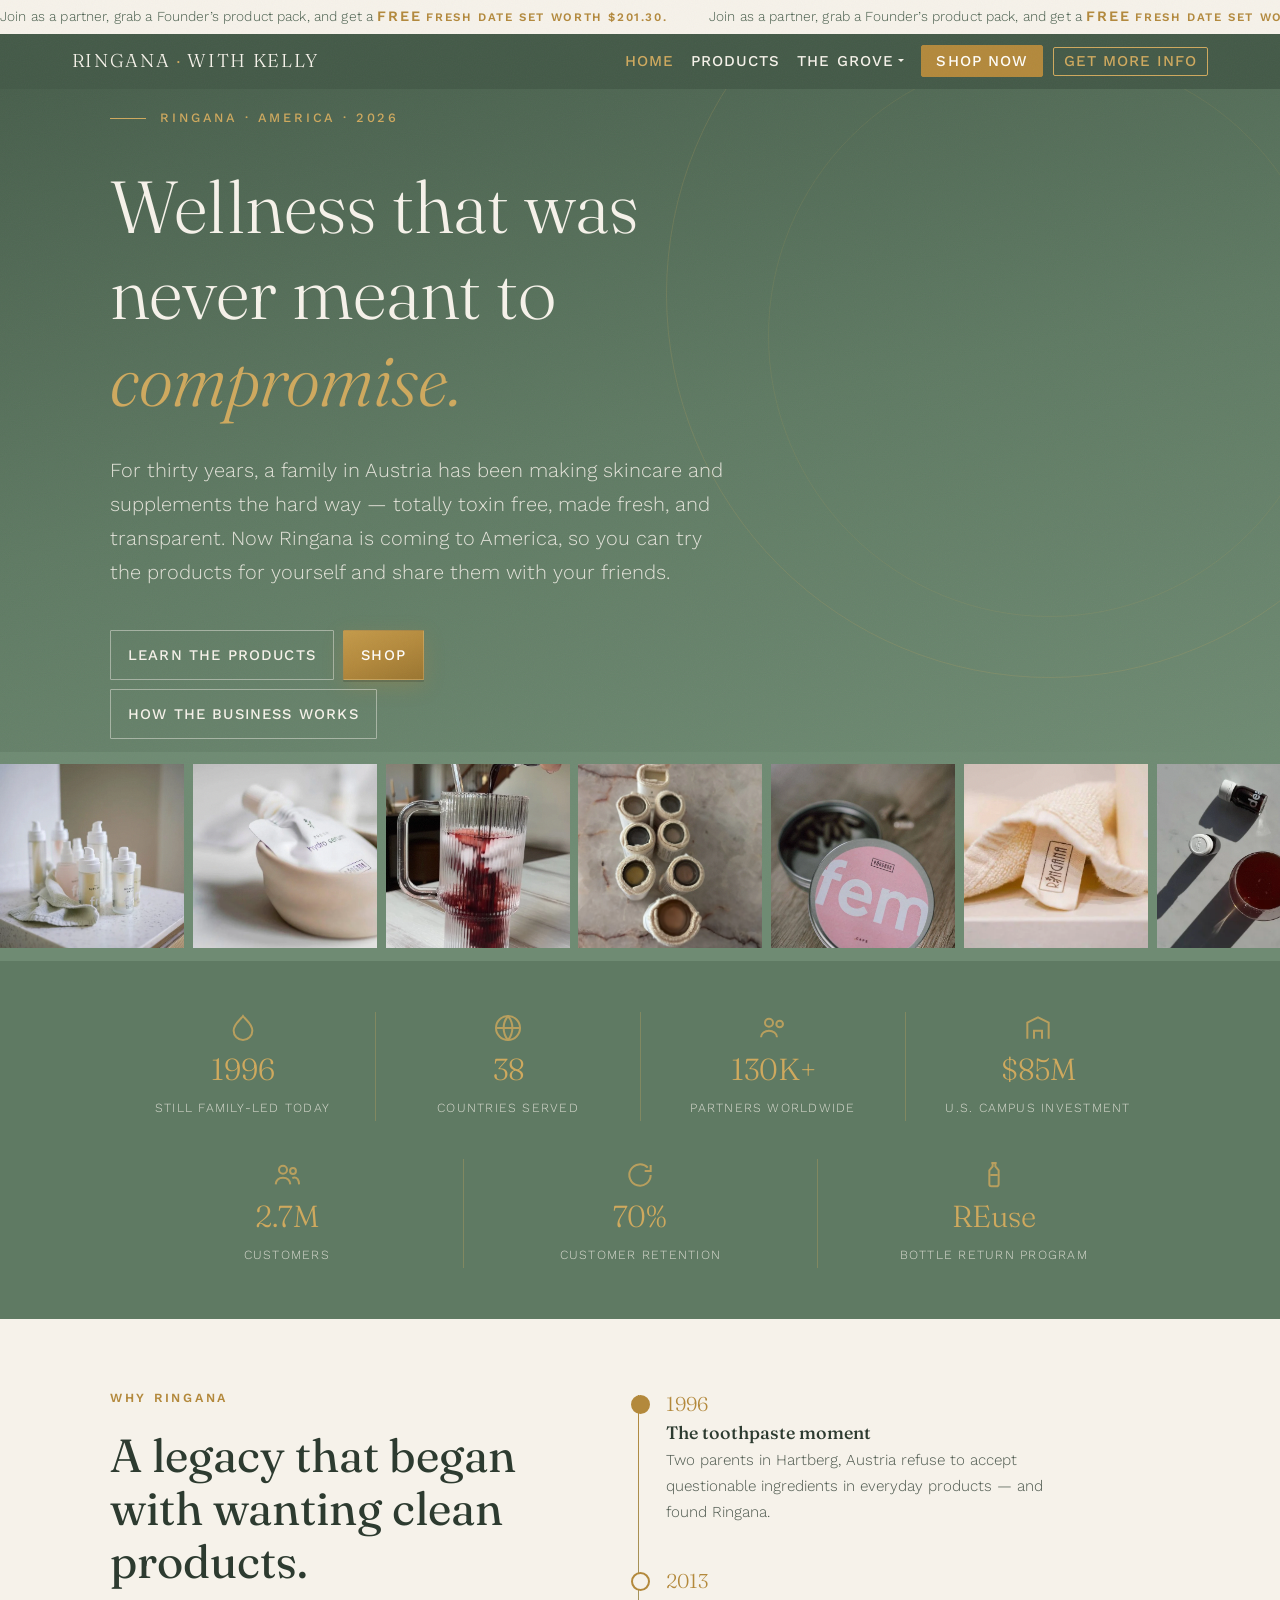
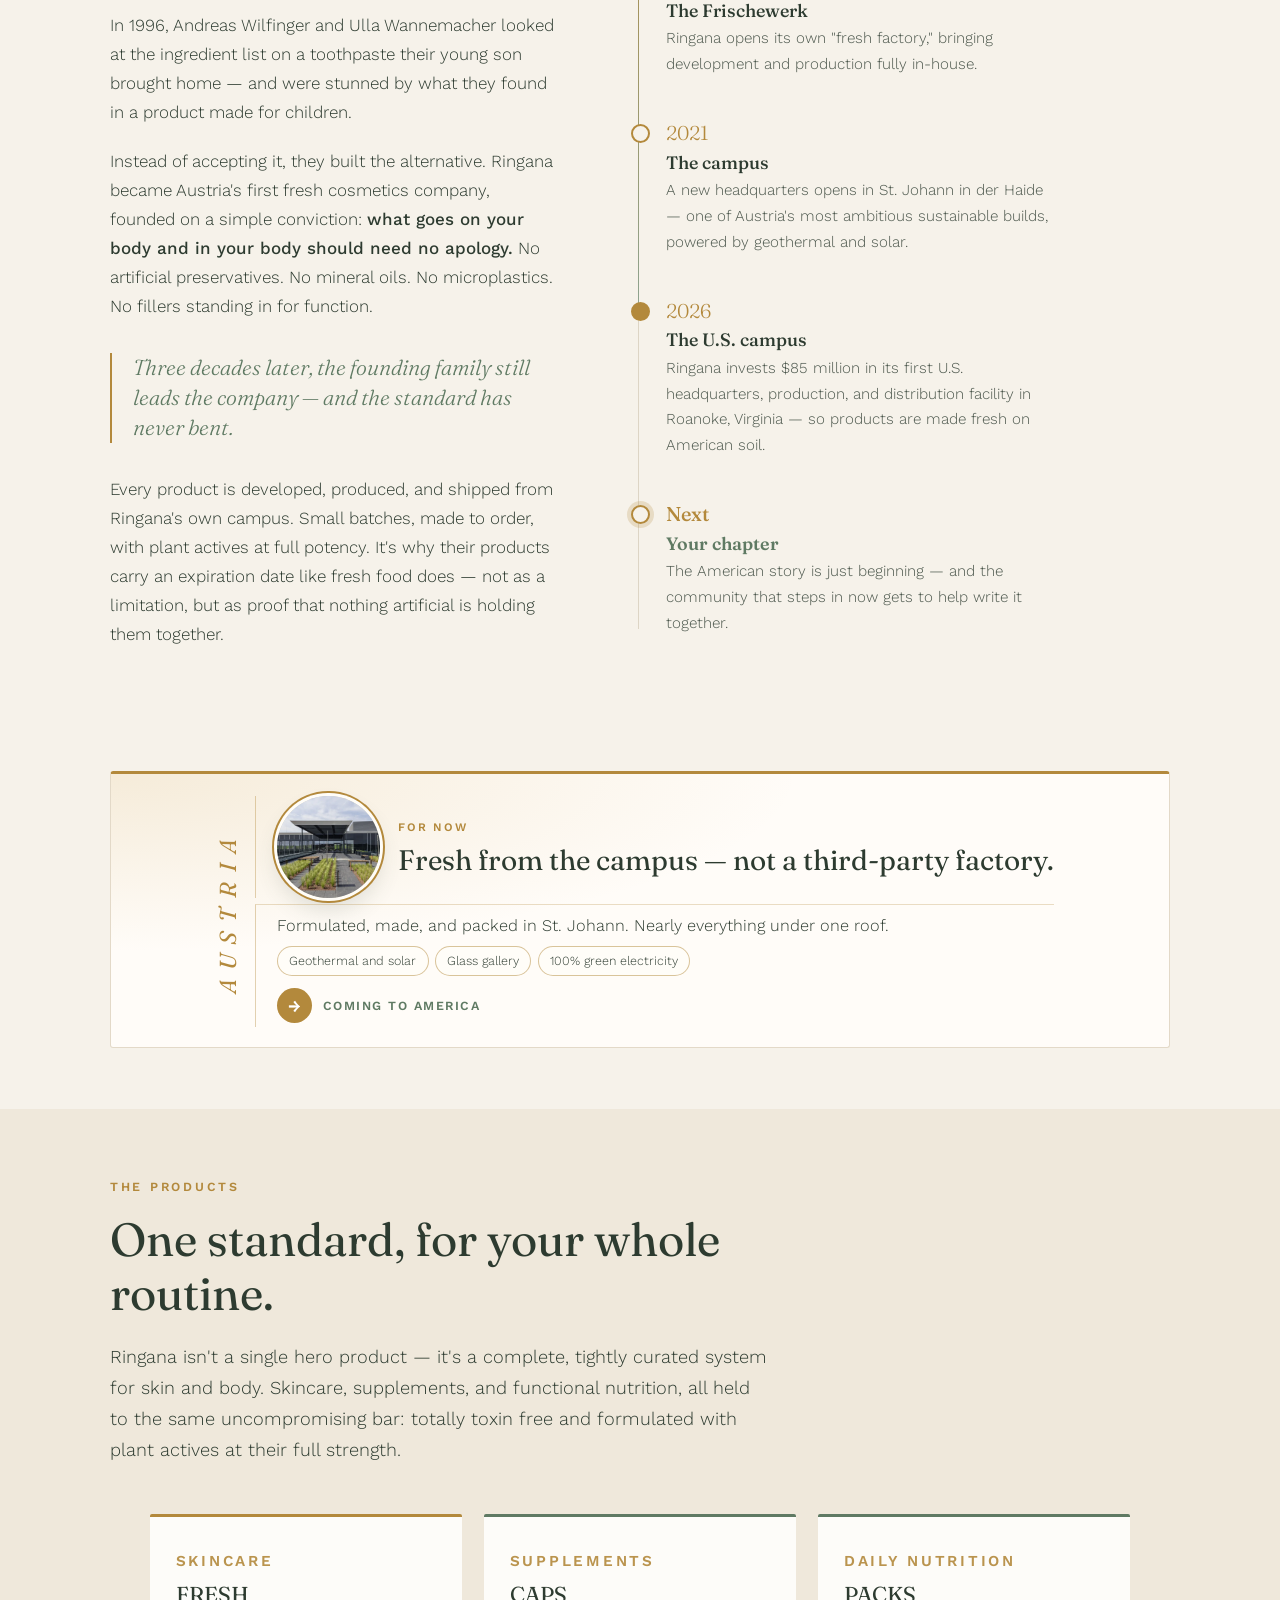
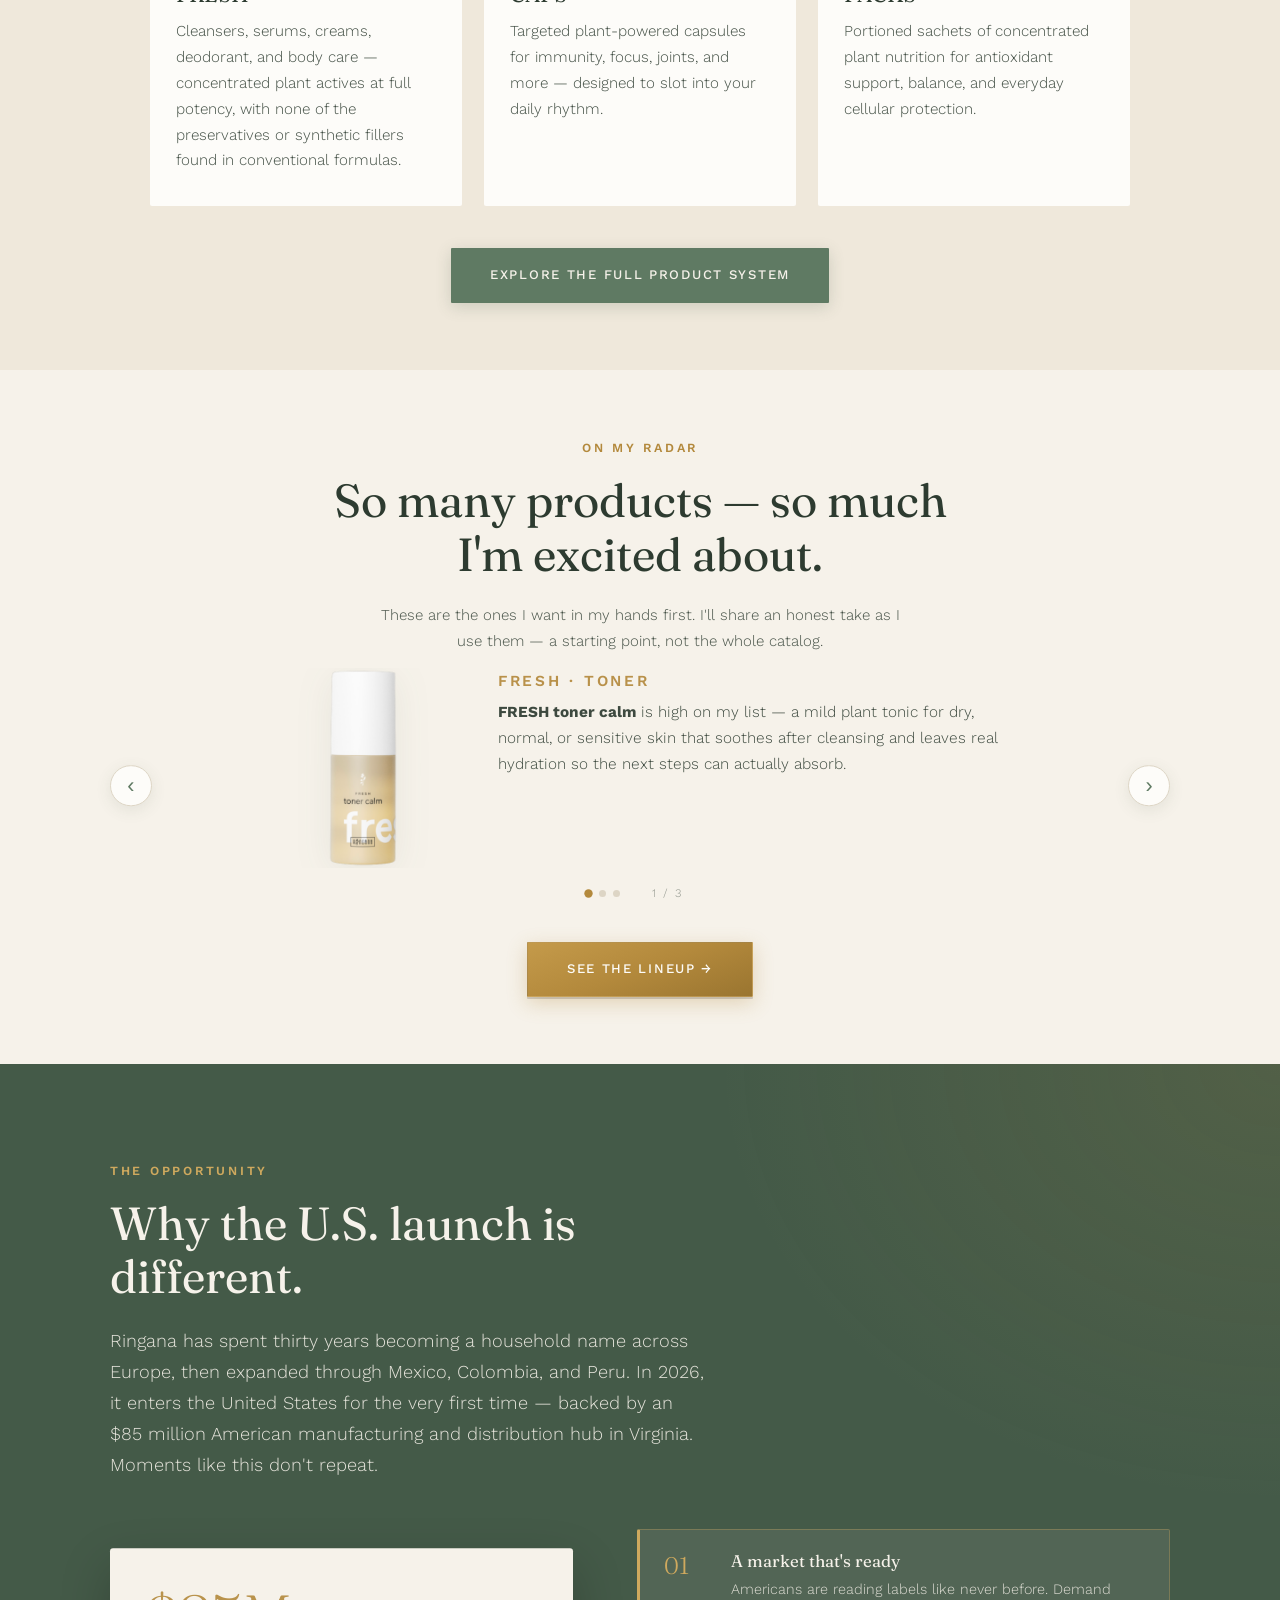
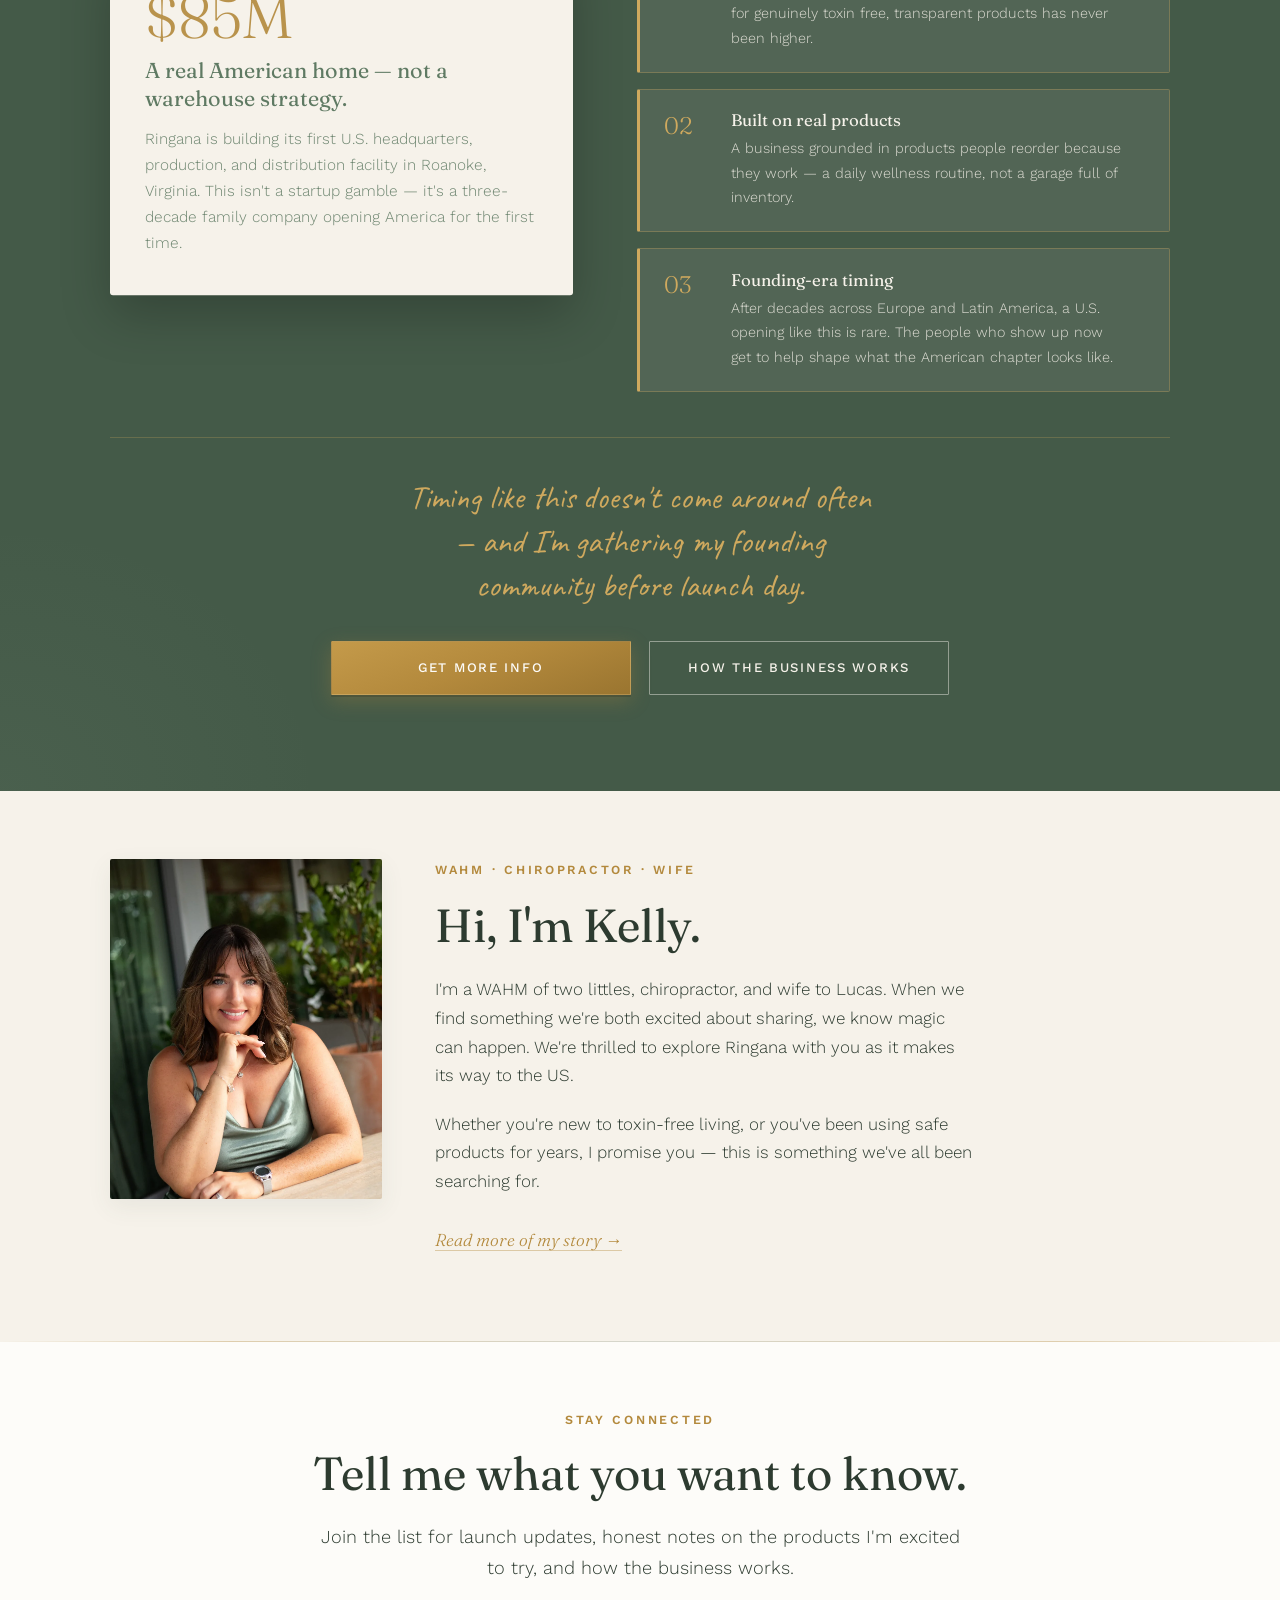
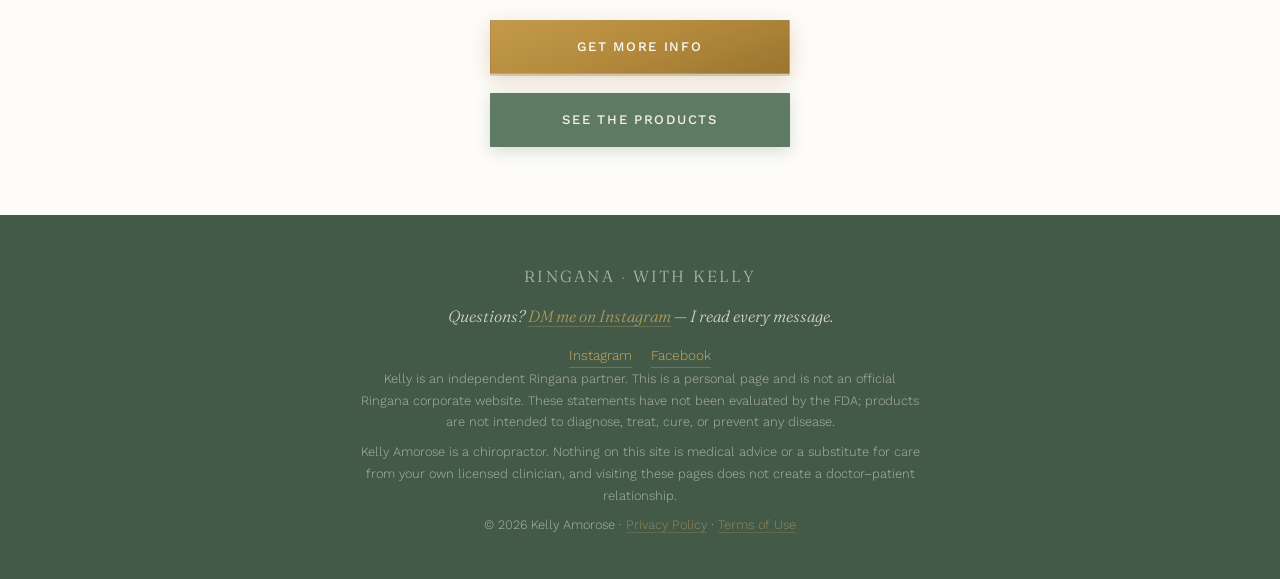
==== commit 48d04225: "Use Kelly's smile as the homepage photo that opens her about page. Co-authored-by: Cursor <cursorage" ====
--- a/index.html
+++ b/index.html
@@ -50,7 +50,7 @@
       "name": "Kelly Amorose",
       "alternateName": ["Kelly", "Kelly Amorose"],
       "url": "https://thefreshgrove.team/ringana-with-kelly/",
-      "image": "https://thefreshgrove.team/ringana-with-kelly/kelly-portrait.webp",
+      "image": "https://thefreshgrove.team/ringana-with-kelly/kelly-smile.webp",
       "jobTitle": "Independent Ringana Partner",
       "description": "WAHM, chiropractor, and wife to Lucas, gathering a founding community for Ringana in the US.",
       "sameAs": [
@@ -776,18 +776,21 @@
 .about-photo-wrap{position:relative;max-width:280px;}
 .about-photo{
   position:relative;
+  display:block;
   aspect-ratio:4/5;
   max-height:340px;
   border-radius:2px;
   overflow:hidden;
   background:var(--linen-warm);
   box-shadow:0 8px 24px rgba(68,90,72,.08);
-}
+  text-decoration:none;
+}
+.about-photo:focus-visible{outline:2px solid var(--brass);outline-offset:3px;}
 .about-photo img{
   width:100%;
   height:100%;
   object-fit:cover;
-  object-position:50% 28%;
+  object-position:50% 22%;
   display:block;
 }
 .about-text p{margin-bottom:1.2rem;max-width:54ch;}
@@ -1584,9 +1587,9 @@
   <div class="container">
     <div class="about-grid">
       <div class="about-photo-wrap reveal">
-        <div class="about-photo">
-          <img src="kelly-portrait.webp" alt="Dr. Kelly Amorose" loading="lazy" decoding="async" width="1200" height="1600">
-        </div>
+        <a class="about-photo" href="about.html" aria-label="Read more of Kelly's story">
+          <img src="kelly-smile.webp" alt="Kelly Amorose smiling" loading="lazy" decoding="async" width="1067" height="1600">
+        </a>
       </div>
       <div class="about-text reveal">
         <p class="eyebrow">WAHM · Chiropractor · Wife</p>
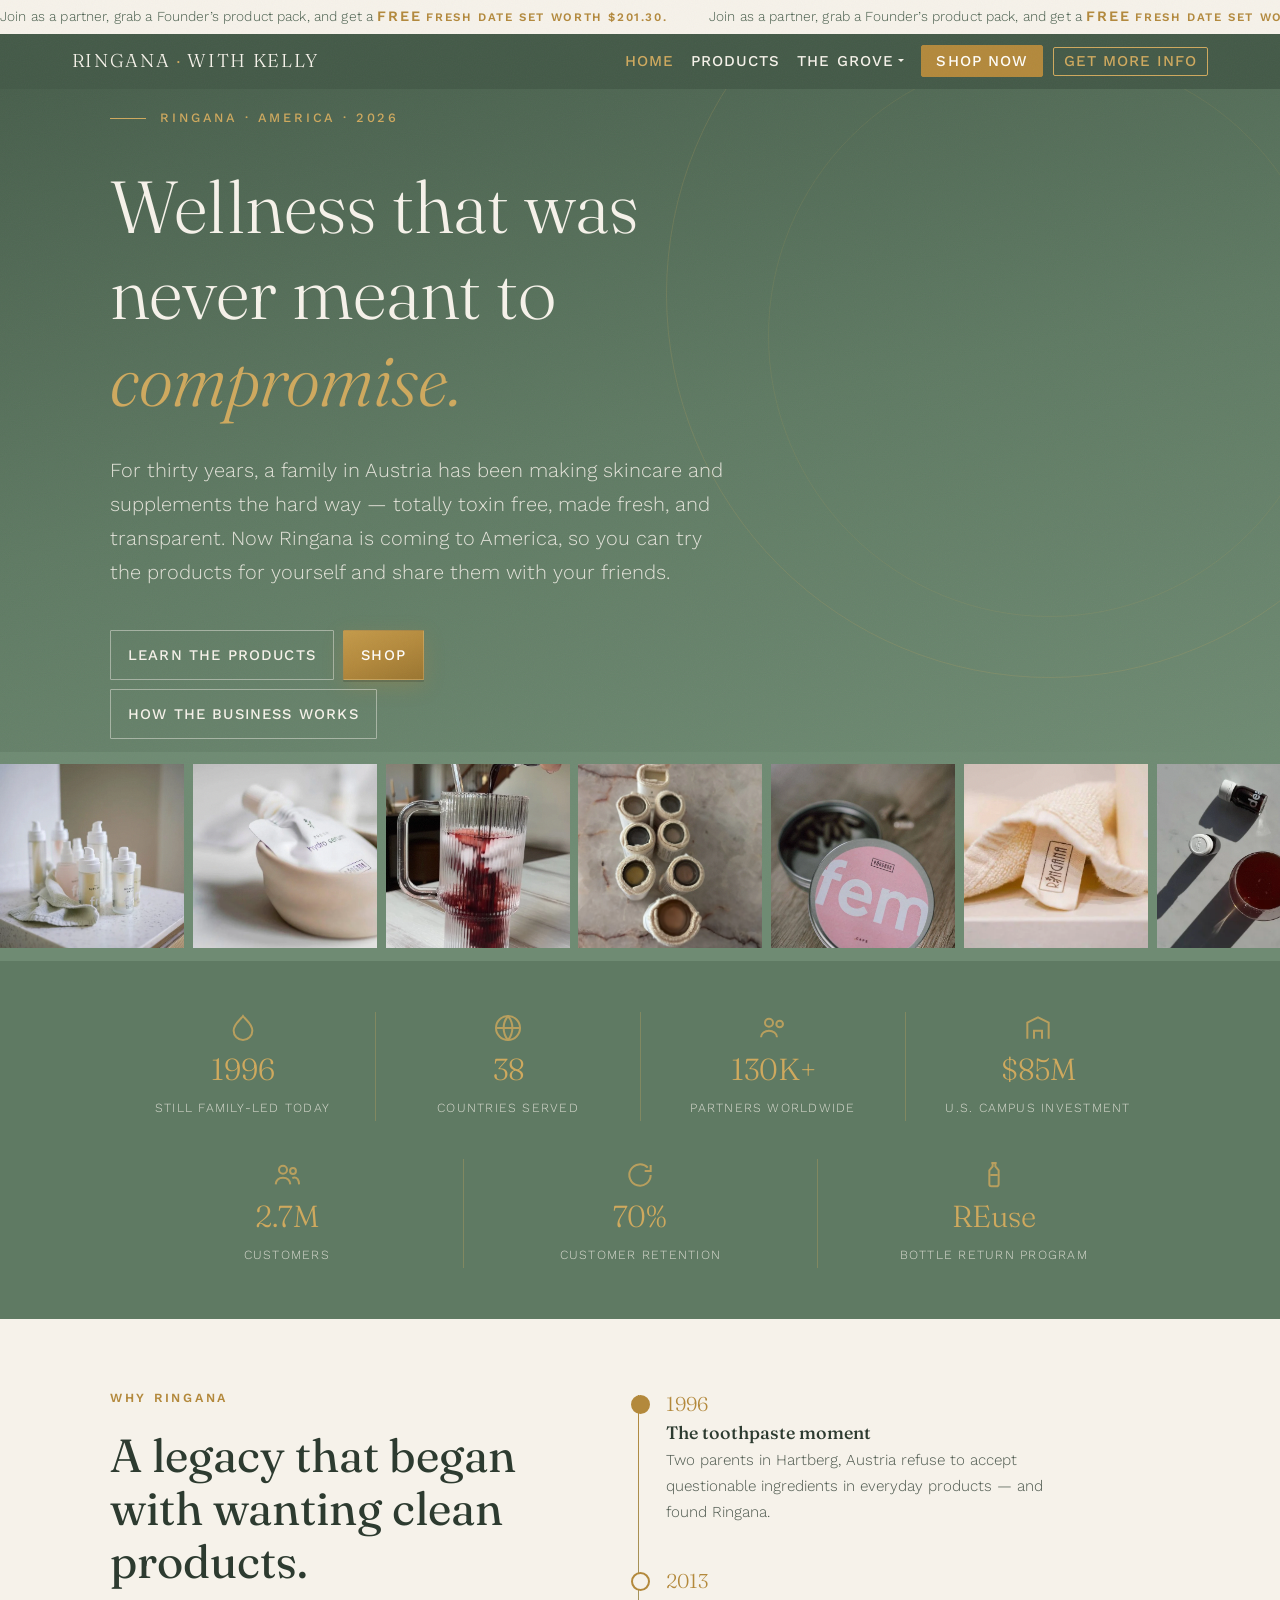
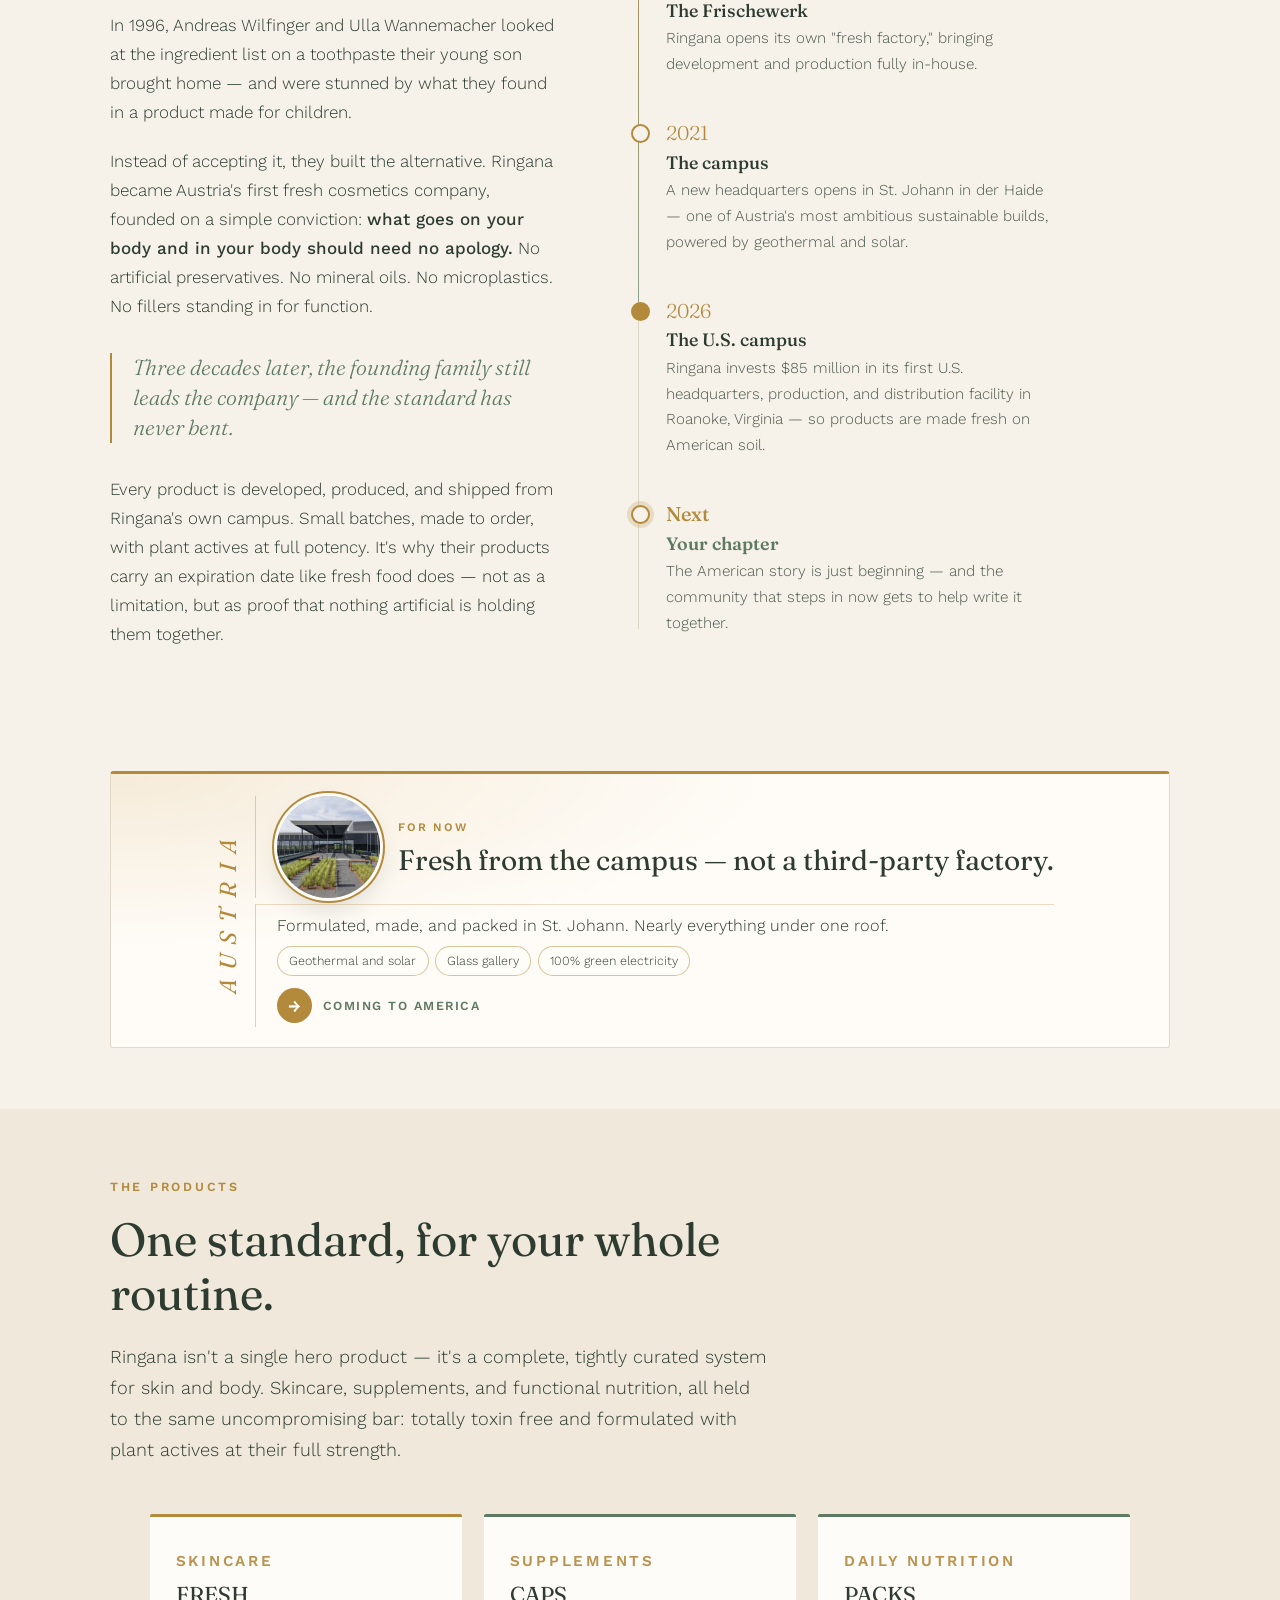
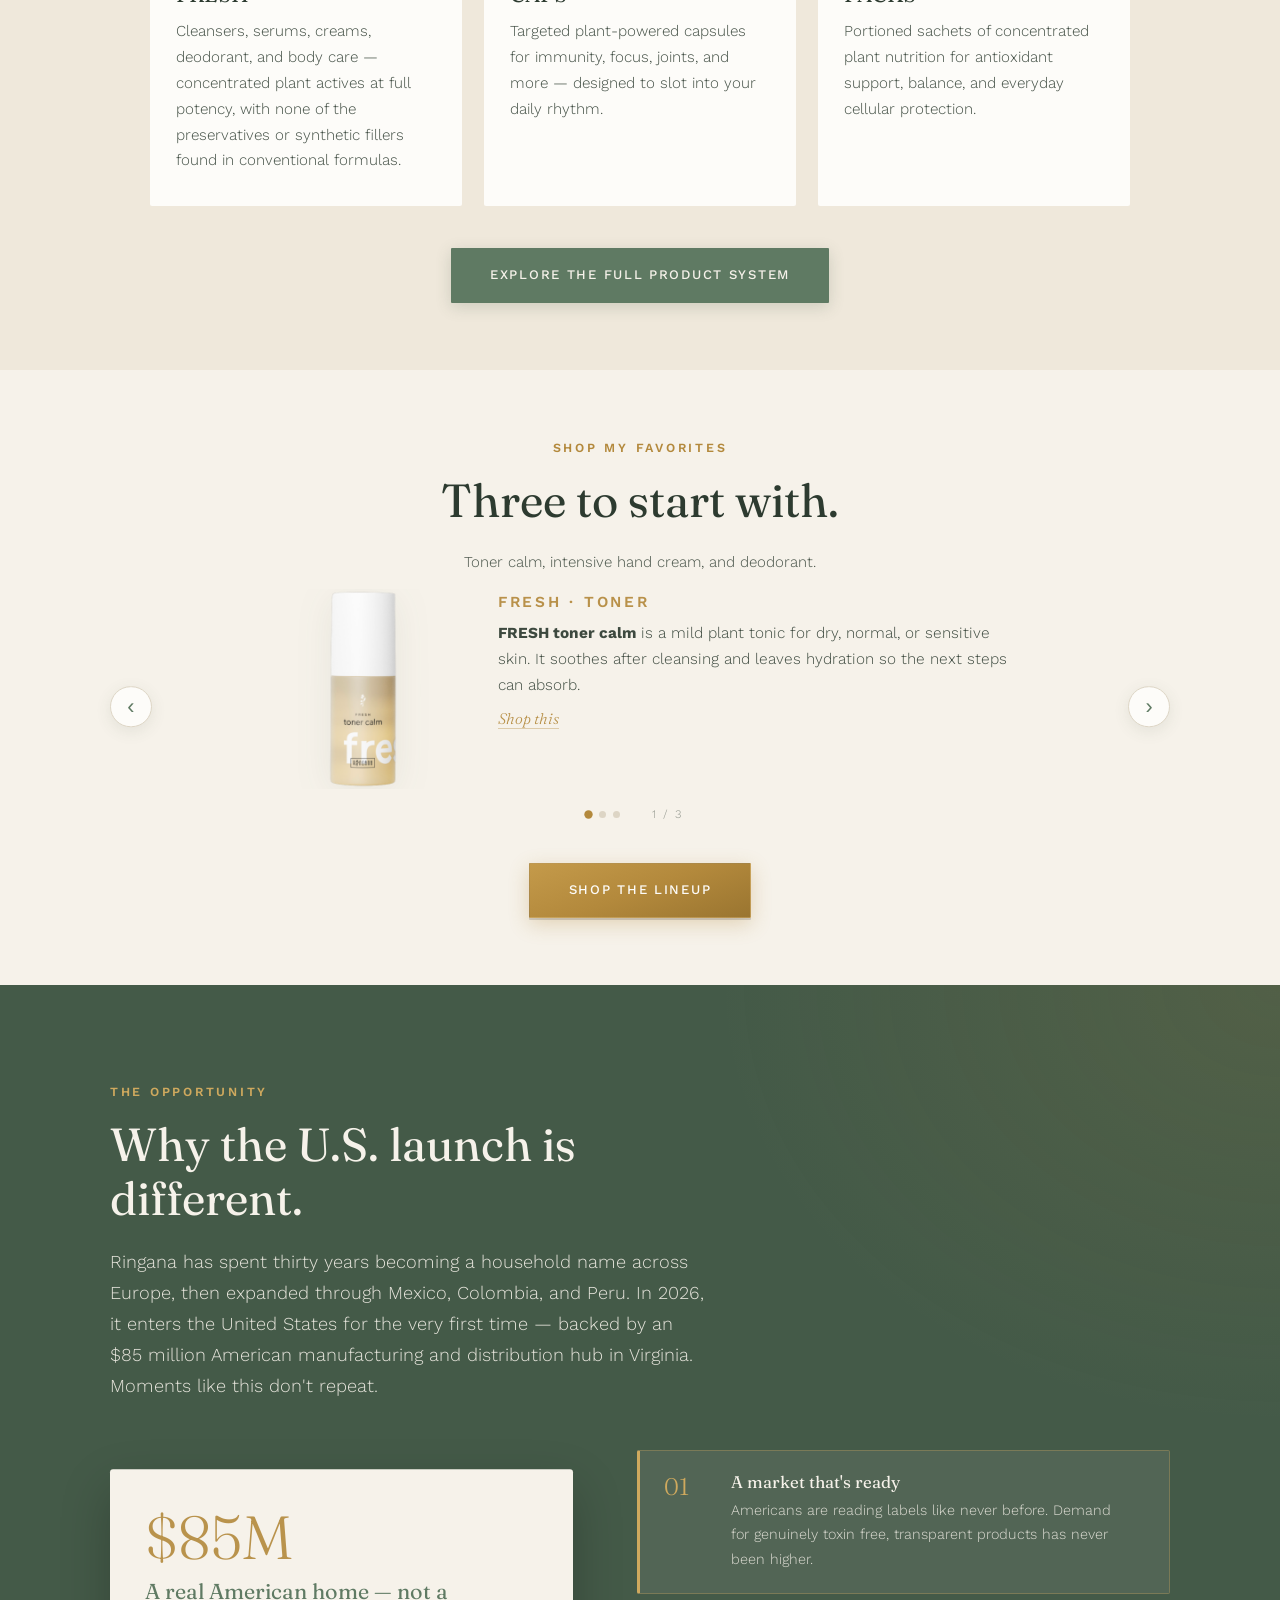
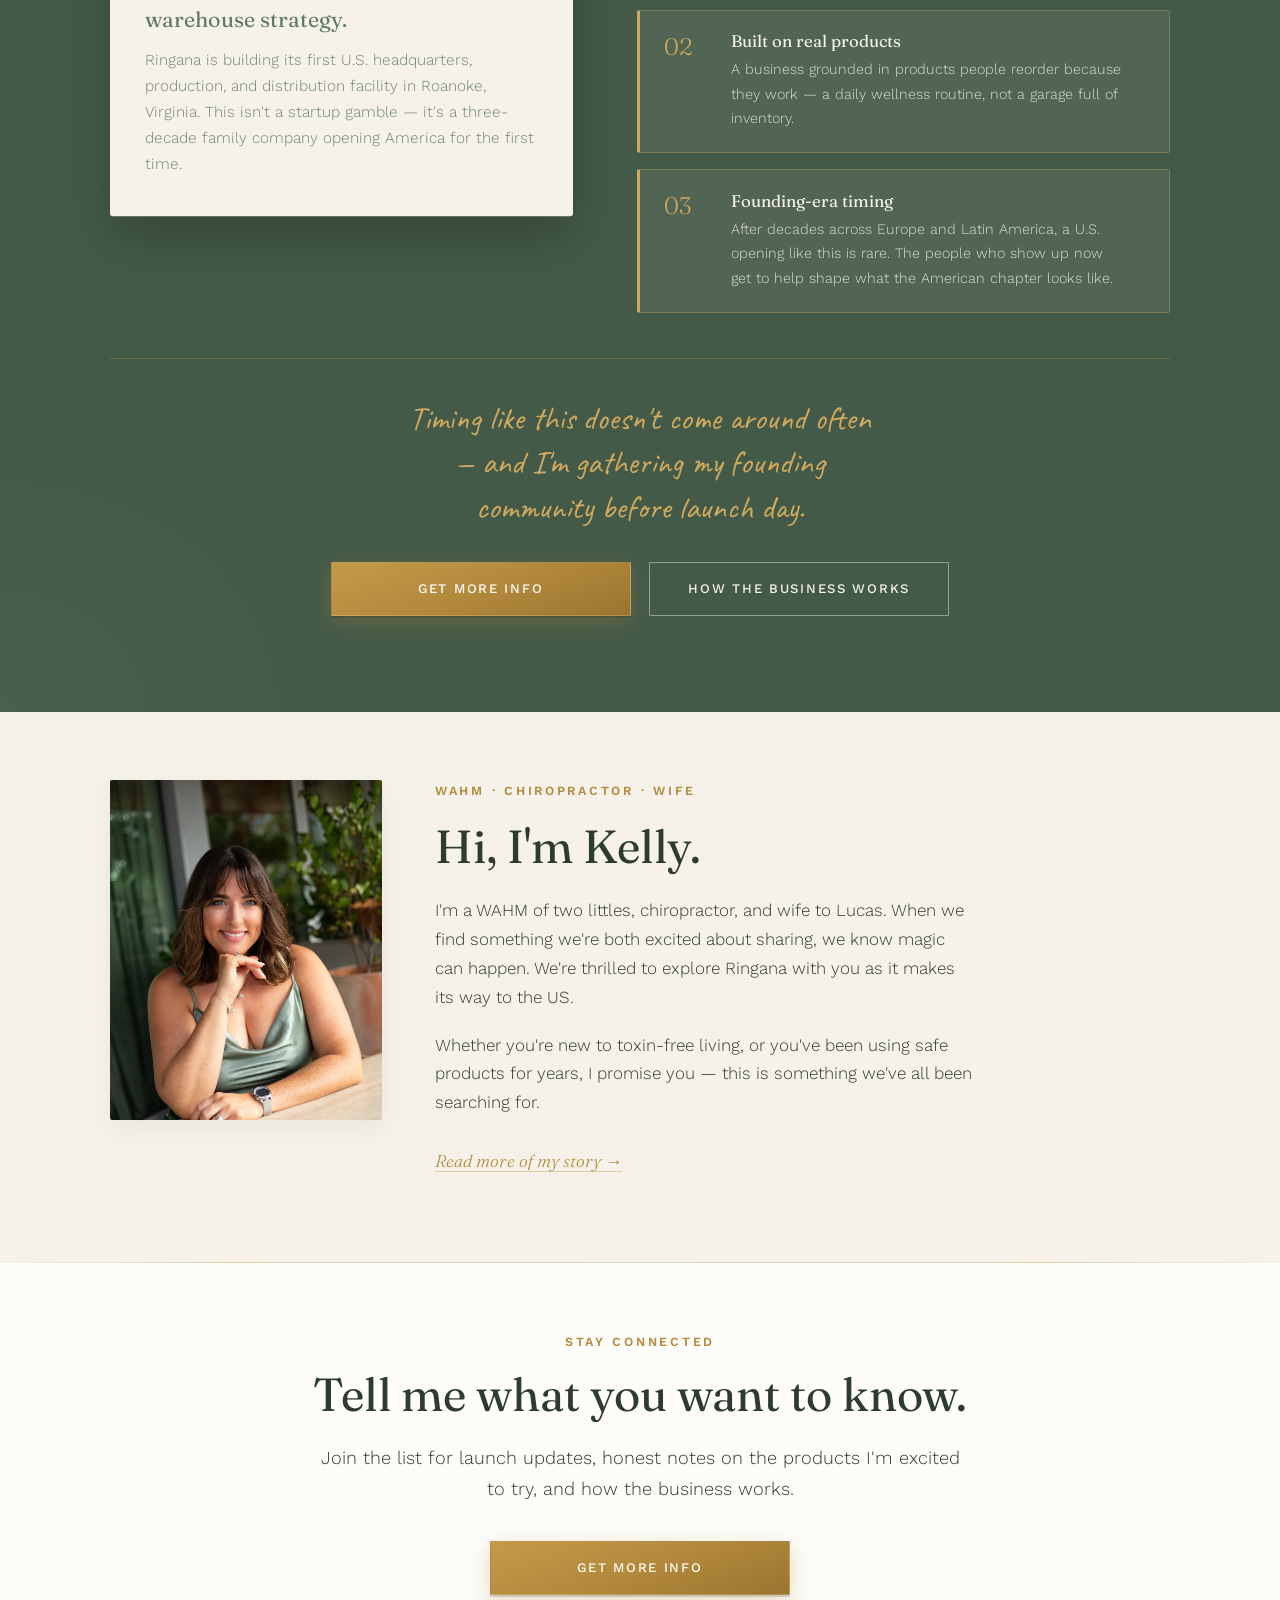
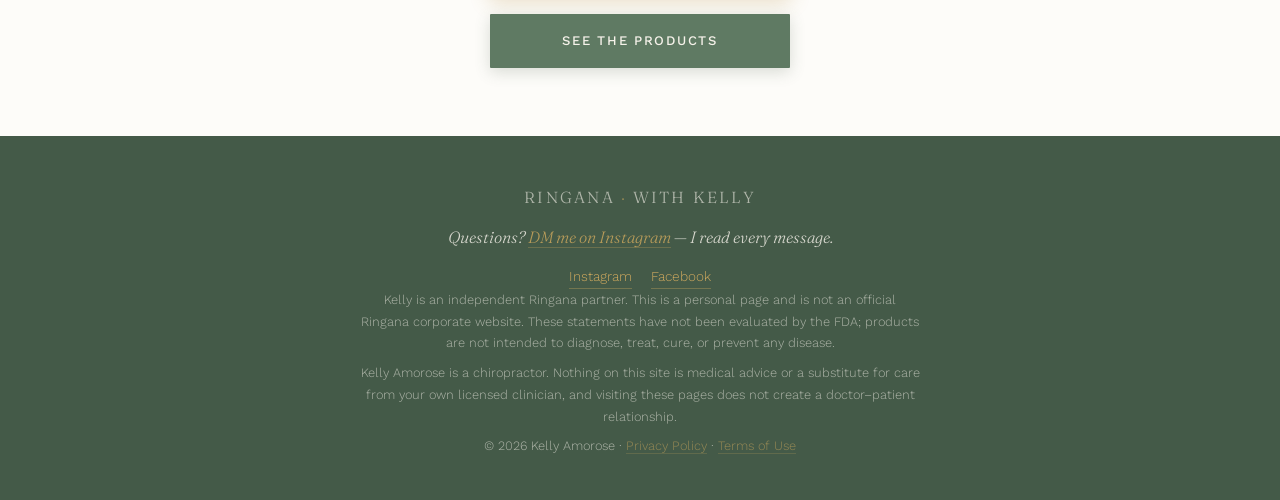
==== commit c41fe4e0: "Replace Kelly's homepage radar with a three-favorite shop slider. Co-authored-by: Cursor <cursoragen" ====
--- a/index.html
+++ b/index.html
@@ -612,6 +612,14 @@
   font-size:1.02rem;
   margin-bottom:.4rem !important;
 }
+.carousel-copy .shop-this{
+  font-family:'Fraunces',serif;
+  font-style:italic;
+  color:var(--brass);
+  text-decoration:none;
+  border-bottom:1px solid rgba(179,137,60,.4);
+}
+.carousel-copy .shop-this:hover{color:var(--pine);border-bottom-color:var(--pine);}
 .carousel-btn{
   position:absolute;
   top:50%;
@@ -1476,14 +1484,14 @@
 
 <!-- ================= PRODUCTS I'VE TRIED ================= -->
 <!-- CLIENT:START tried-teaser -->
-<section class="tried" id="tried" aria-label="Products on my radar">
+<section class="tried" id="tried" aria-label="Shop my favorites">
   <div class="container">
     <div class="reveal" style="text-align:center;">
-      <p class="eyebrow">On My Radar</p>
-      <h2 class="section-title">So many products — so much I'm excited about.</h2>
-      <p class="lede tried-note">These are the ones I want in my hands first. I'll share an honest take as I use them — a starting point, not the whole catalog.</p>
-    </div>
-    <div class="radar-carousel product-carousel reveal" id="triedCarousel" aria-roledescription="carousel" aria-label="Products on my radar">
+      <p class="eyebrow">Shop my favorites</p>
+      <h2 class="section-title">Three to start with.</h2>
+      <p class="lede tried-note">Toner calm, intensive hand cream, and deodorant.</p>
+    </div>
+    <div class="radar-carousel product-carousel reveal" id="triedCarousel" aria-roledescription="carousel" aria-label="Shop my favorites">
       <button type="button" class="carousel-btn prev" aria-label="Previous product">&#8249;</button>
       <div class="carousel-viewport">
         <div class="carousel-track">
@@ -1493,7 +1501,8 @@
             </div>
             <div class="carousel-copy">
               <p class="radar-kicker">FRESH · Toner</p>
-              <p><strong><a href="https://amorose.ringana.us/produkt/fresh-toner-calm/?lang=en" target="_blank" rel="noopener" style="color:inherit;text-decoration:none;">FRESH toner calm</a></strong> is high on my list — a mild plant tonic for dry, normal, or sensitive skin that soothes after cleansing and leaves real hydration so the next steps can actually absorb.</p>
+              <p><strong><a href="https://amorose.ringana.us/produkt/fresh-toner-calm/?lang=en" target="_blank" rel="noopener" style="color:inherit;text-decoration:none;">FRESH toner calm</a></strong> is a mild plant tonic for dry, normal, or sensitive skin. It soothes after cleansing and leaves hydration so the next steps can absorb.</p>
+              <p><a class="shop-this" href="https://amorose.ringana.us/produkt/fresh-toner-calm/?lang=en" target="_blank" rel="noopener">Shop this</a></p>
             </div>
           </div>
           <div class="carousel-slide" data-slide="1">
@@ -1501,8 +1510,9 @@
               <a href="https://amorose.ringana.us/?lang=en" target="_blank" rel="noopener" style="display:flex;width:100%;height:100%;align-items:center;justify-content:center;"><img src="fresh-intensive-hand-cream.png?v=6" alt="RINGANA FRESH intensive hand cream" loading="lazy" decoding="async" width="400" height="900"></a>
             </div>
             <div class="carousel-copy">
-              <p class="radar-kicker">FRESH · Hand Balm</p>
-              <p><strong><a href="https://amorose.ringana.us/?lang=en" target="_blank" rel="noopener" style="color:inherit;text-decoration:none;">FRESH intensive hand cream</a></strong> is the hand balm I'm most eager to try — rich yet fast-absorbing care for dryness, without a greasy film.</p>
+              <p class="radar-kicker">FRESH · Hands</p>
+              <p><strong><a href="https://amorose.ringana.us/?lang=en" target="_blank" rel="noopener" style="color:inherit;text-decoration:none;">FRESH intensive hand cream</a></strong> is rich, fast-absorbing care for dry hands, without a greasy film.</p>
+              <p><a class="shop-this" href="https://amorose.ringana.us/?lang=en" target="_blank" rel="noopener">Shop this</a></p>
             </div>
           </div>
           <div class="carousel-slide" data-slide="2">
@@ -1511,19 +1521,20 @@
             </div>
             <div class="carousel-copy">
               <p class="radar-kicker">FRESH · Deodorant</p>
-              <p><strong><a href="https://amorose.ringana.us/produkt/fresh-deodorant/?lang=en" target="_blank" rel="noopener" style="color:inherit;text-decoration:none;">FRESH deodorant</a></strong> is a creamy emulsion that protects against odor without aluminium salts, while nourishing underarm skin. An everyday essential I'm eager to put through real life.</p>
+              <p><strong><a href="https://amorose.ringana.us/produkt/fresh-deodorant/?lang=en" target="_blank" rel="noopener" style="color:inherit;text-decoration:none;">FRESH deodorant</a></strong> is a creamy emulsion that protects against odor without aluminium salts, while nourishing underarm skin.</p>
+              <p><a class="shop-this" href="https://amorose.ringana.us/produkt/fresh-deodorant/?lang=en" target="_blank" rel="noopener">Shop this</a></p>
             </div>
           </div>
         </div>
       </div>
       <button type="button" class="carousel-btn next" aria-label="Next product">&#8250;</button>
       <div class="carousel-footer">
-        <div class="carousel-dots" role="tablist" aria-label="Choose a product on my radar"></div>
+        <div class="carousel-dots" role="tablist" aria-label="Choose a favorite"></div>
         <span class="carousel-counter" aria-live="polite">1 / 3</span>
       </div>
     </div>
     <div class="tried-cta reveal">
-      <a href="products.html#shop" class="btn btn-brass">See the lineup →</a>
+      <a href="products.html#shop" class="btn btn-brass">Shop the lineup</a>
     </div>
   </div>
 </section>
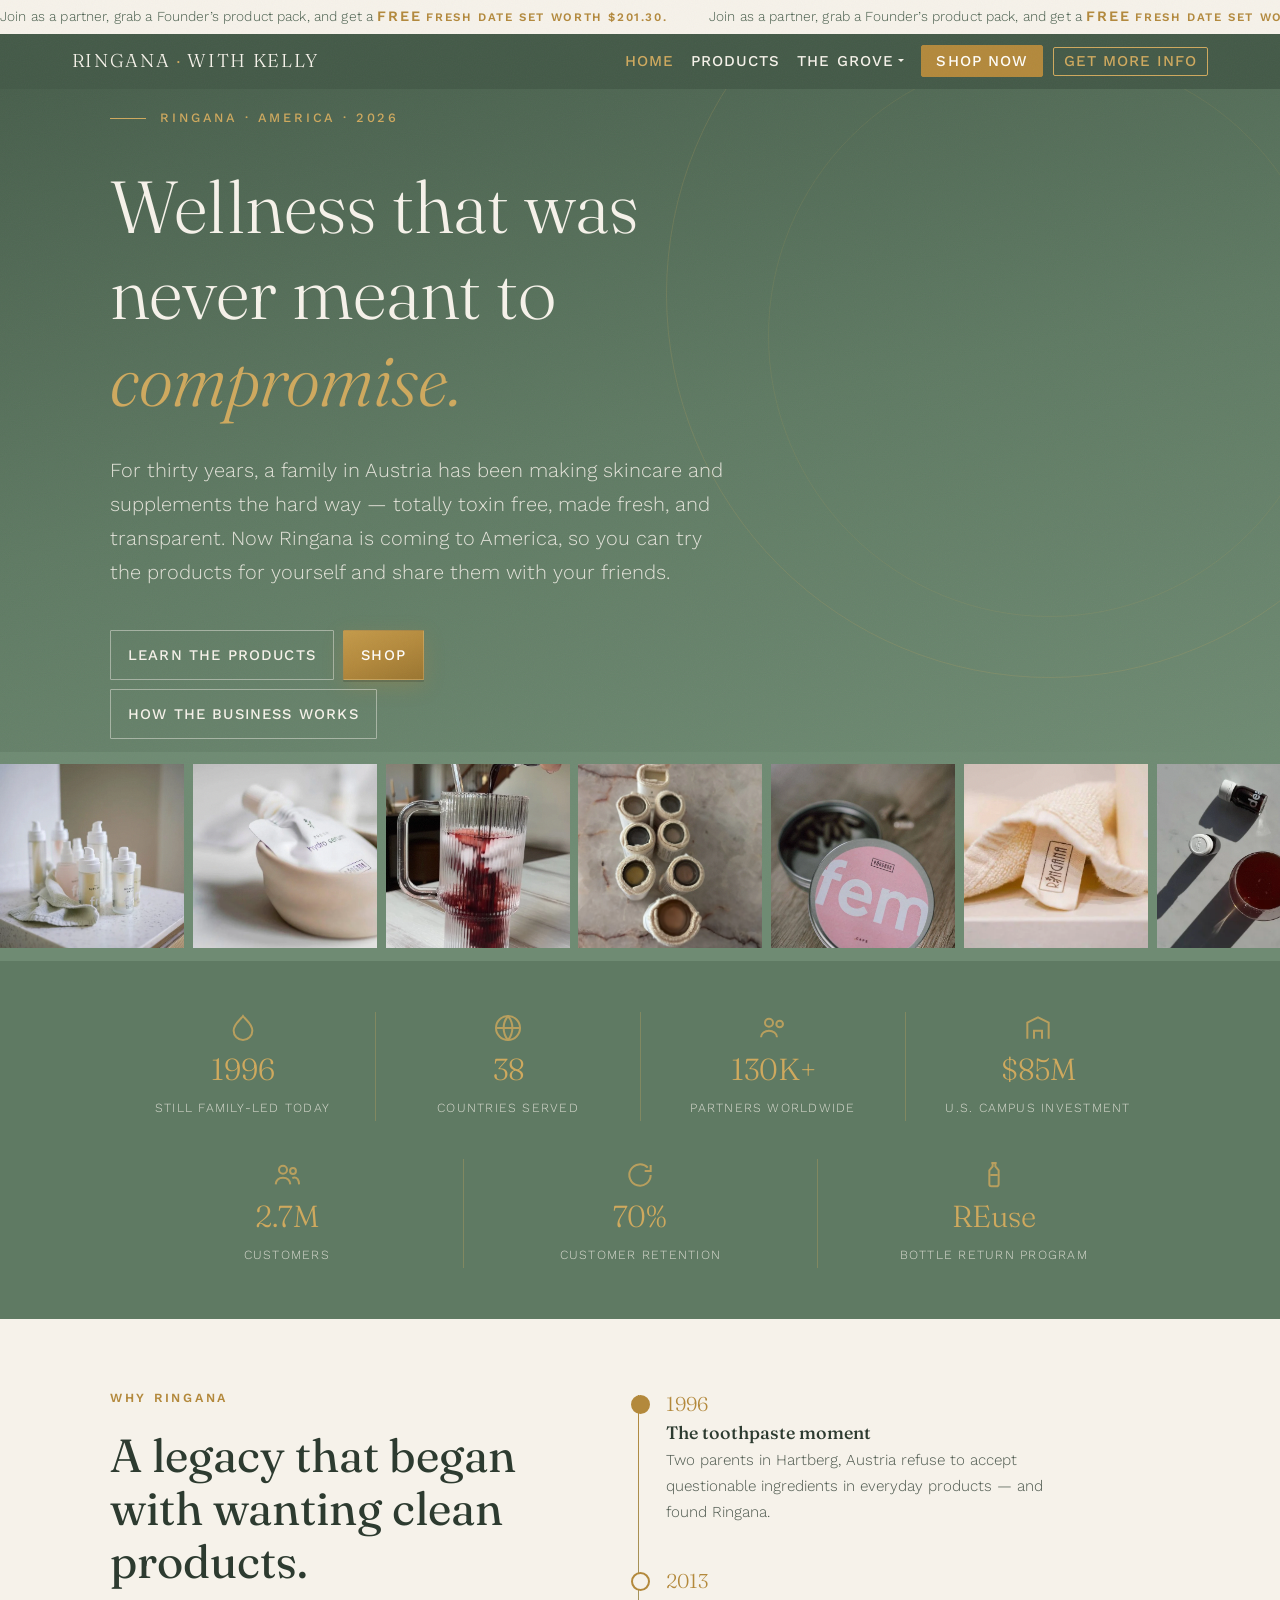
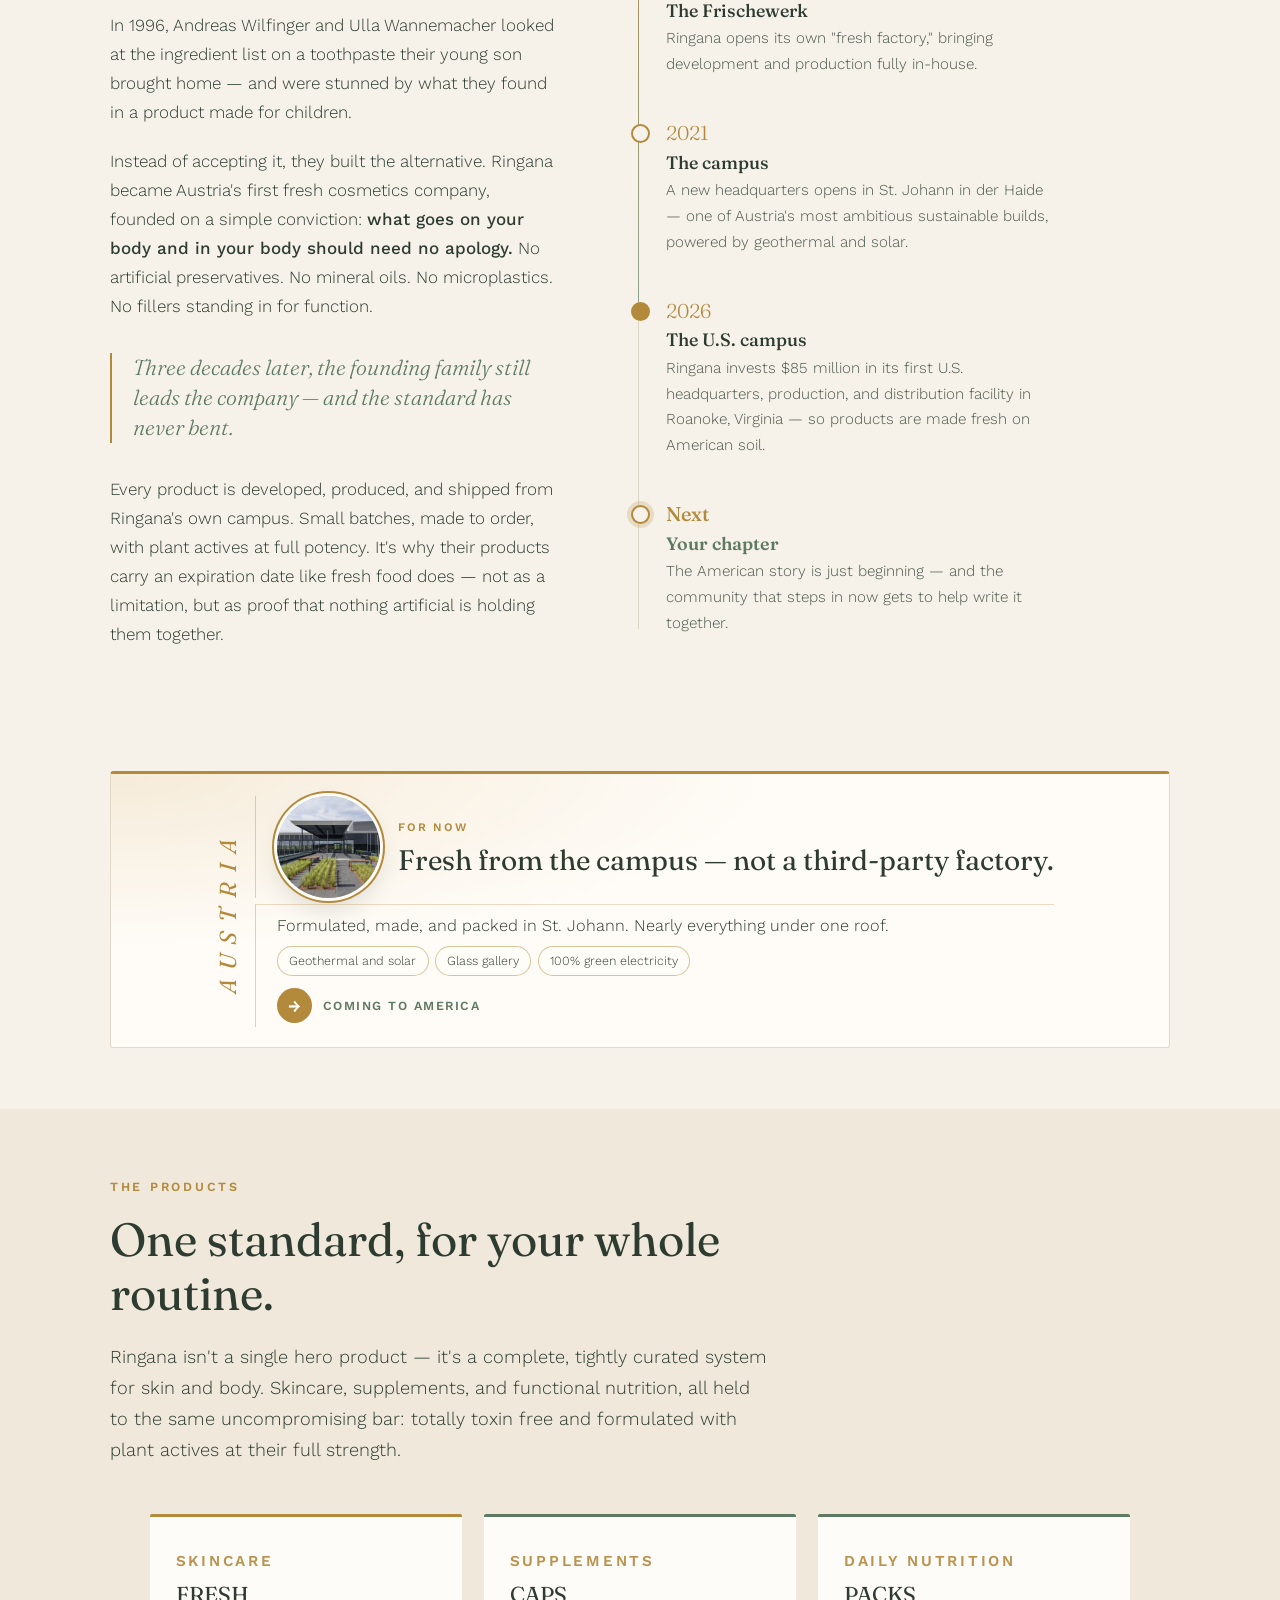
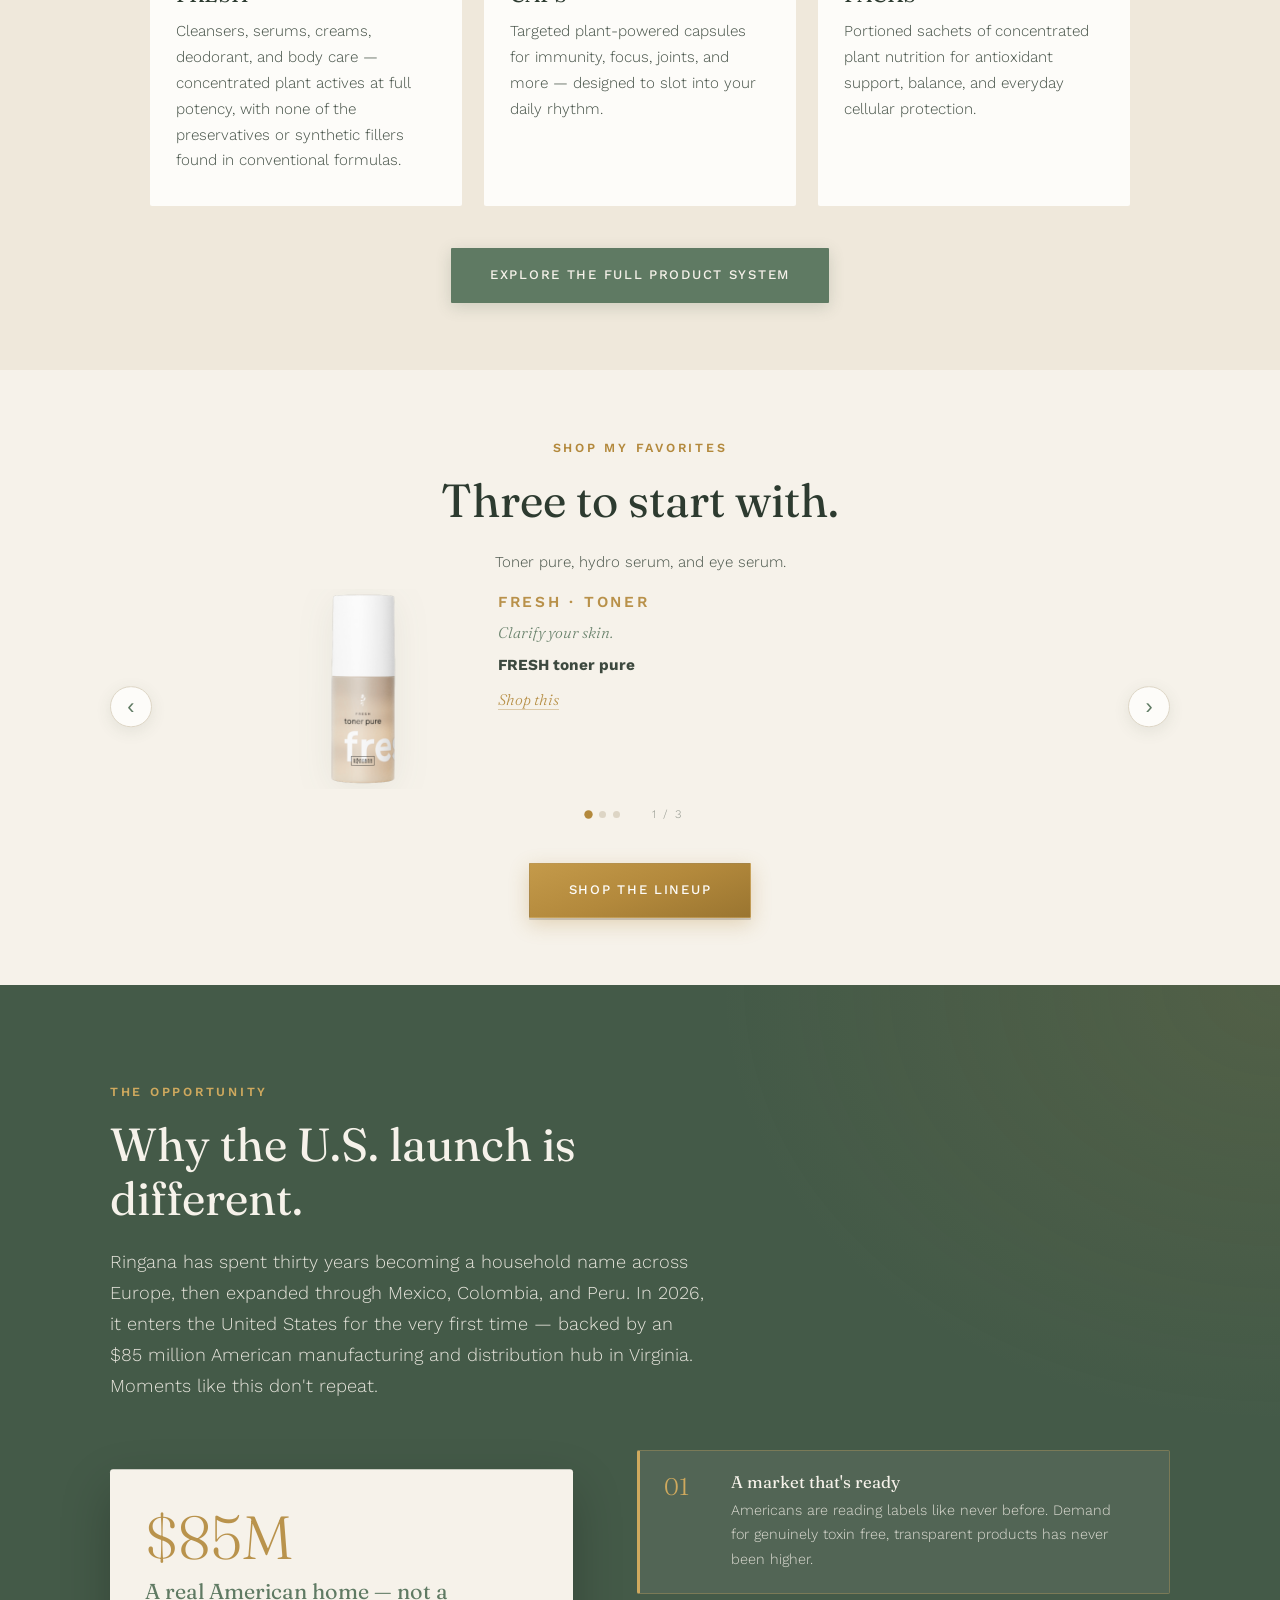
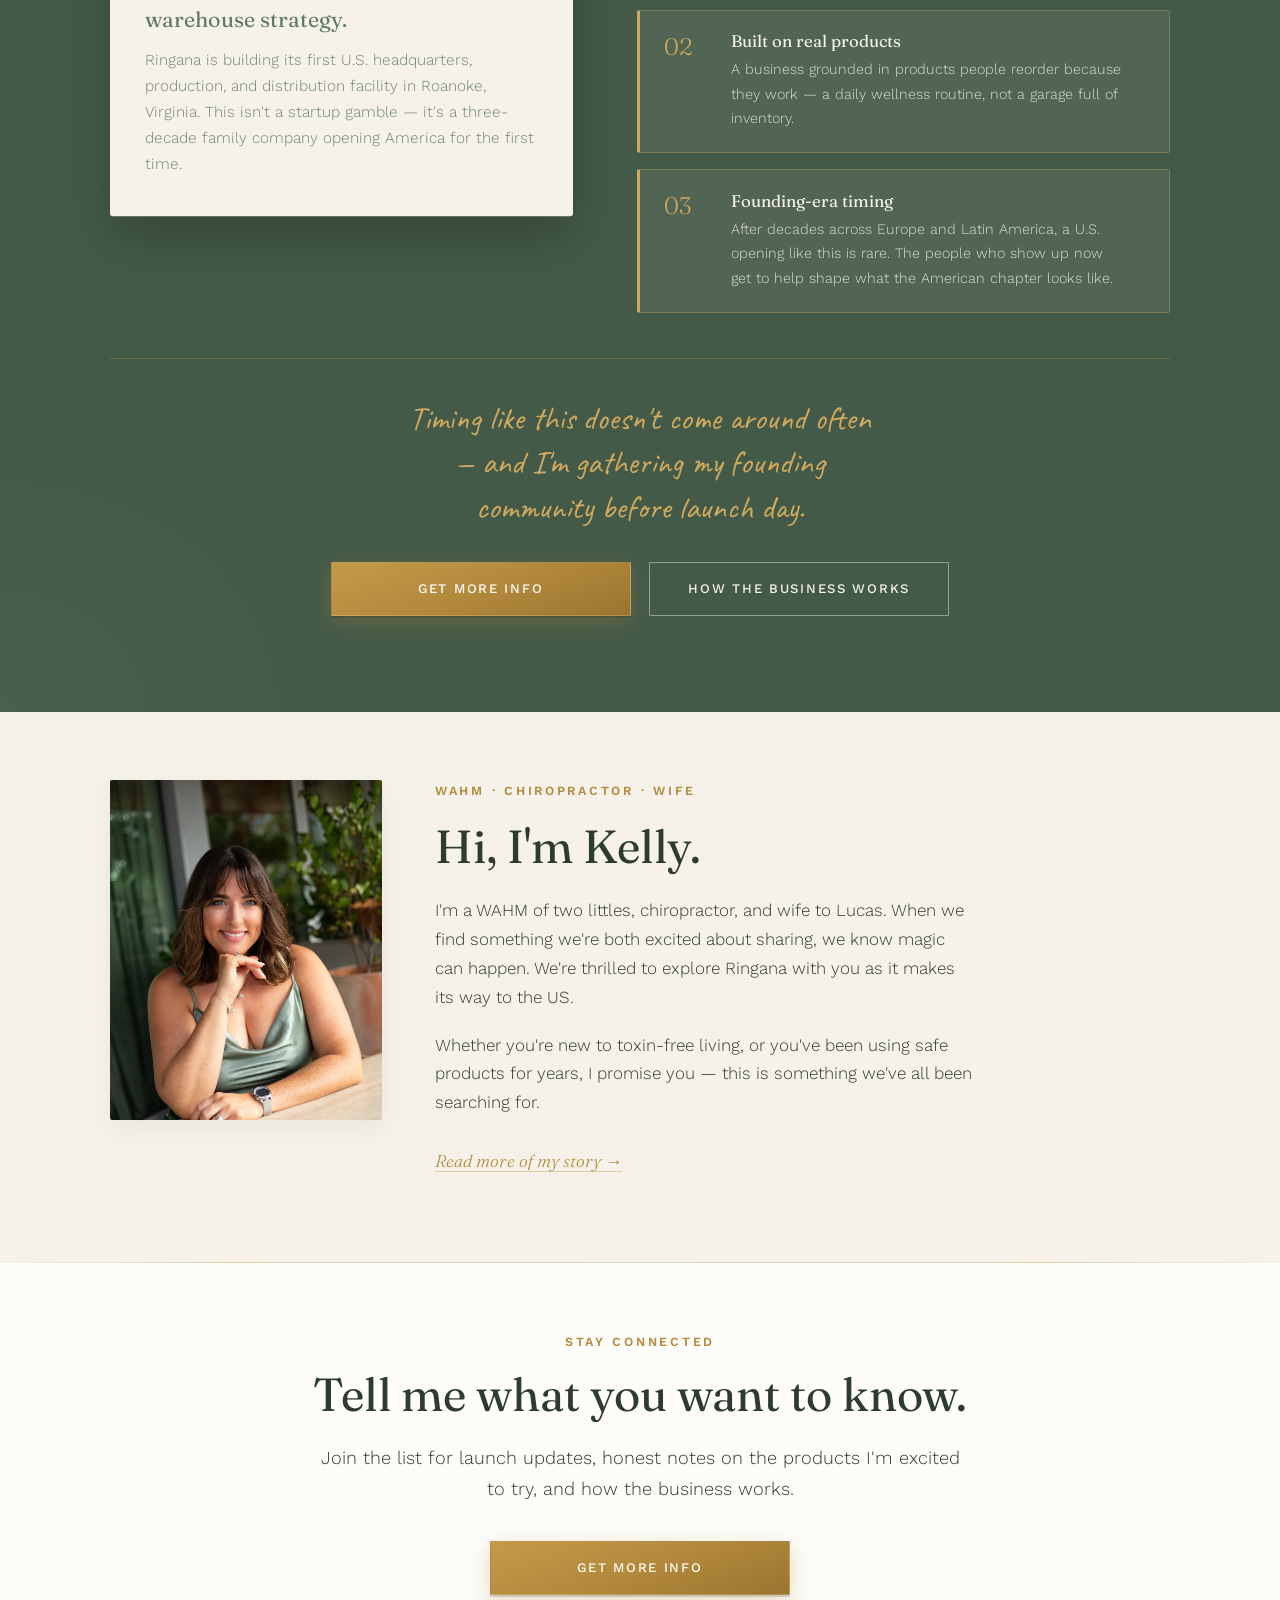
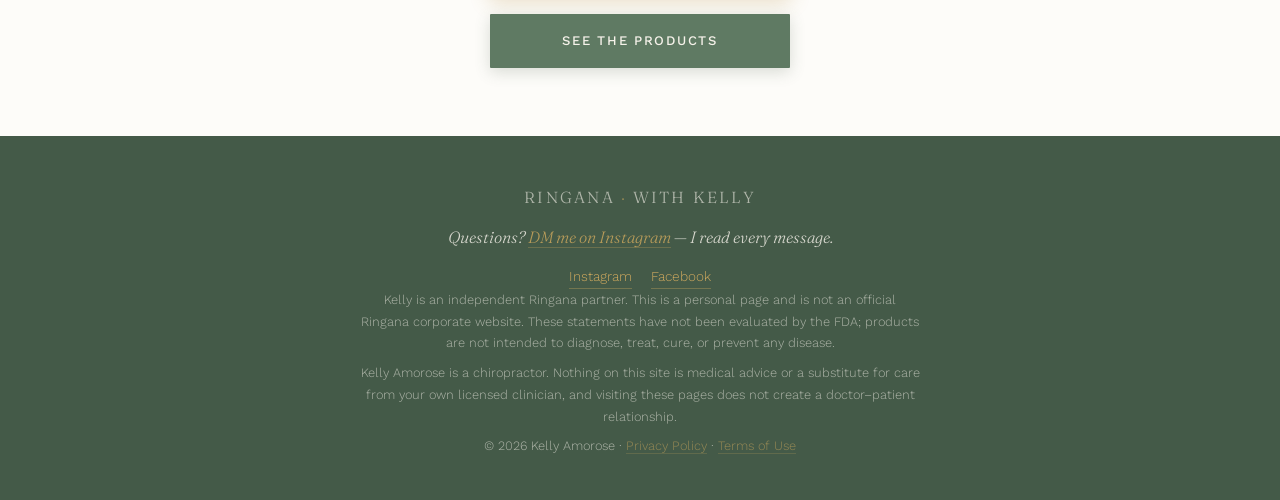
==== commit 945b815a: "Set Kelly's favorites to toner pure, hydro serum, and eye serum. Co-authored-by: Cursor <cursoragent" ====
--- a/index.html
+++ b/index.html
@@ -1489,7 +1489,7 @@
     <div class="reveal" style="text-align:center;">
       <p class="eyebrow">Shop my favorites</p>
       <h2 class="section-title">Three to start with.</h2>
-      <p class="lede tried-note">Toner calm, intensive hand cream, and deodorant.</p>
+      <p class="lede tried-note">Toner pure, hydro serum, and eye serum.</p>
     </div>
     <div class="radar-carousel product-carousel reveal" id="triedCarousel" aria-roledescription="carousel" aria-label="Shop my favorites">
       <button type="button" class="carousel-btn prev" aria-label="Previous product">&#8249;</button>
@@ -1497,32 +1497,35 @@
         <div class="carousel-track">
           <div class="carousel-slide" data-slide="0">
             <div class="carousel-shot">
-              <a href="https://amorose.ringana.us/produkt/fresh-toner-calm/?lang=en" target="_blank" rel="noopener" style="display:flex;width:100%;height:100%;align-items:center;justify-content:center;"><img src="fresh-toner-calm.png?v=6" alt="RINGANA FRESH toner calm" loading="lazy" decoding="async" width="900" height="900"></a>
+              <a href="https://amorose.ringana.us/produkt/fresh-toner-pure/?lang=en" target="_blank" rel="noopener" style="display:flex;width:100%;height:100%;align-items:center;justify-content:center;"><img src="packs/fresh-toner-pure.png?v=5" alt="RINGANA FRESH toner pure" loading="lazy" decoding="async" width="400" height="400"></a>
             </div>
             <div class="carousel-copy">
               <p class="radar-kicker">FRESH · Toner</p>
-              <p><strong><a href="https://amorose.ringana.us/produkt/fresh-toner-calm/?lang=en" target="_blank" rel="noopener" style="color:inherit;text-decoration:none;">FRESH toner calm</a></strong> is a mild plant tonic for dry, normal, or sensitive skin. It soothes after cleansing and leaves hydration so the next steps can absorb.</p>
-              <p><a class="shop-this" href="https://amorose.ringana.us/produkt/fresh-toner-calm/?lang=en" target="_blank" rel="noopener">Shop this</a></p>
+              <p class="loved-verdict">Clarify your skin.</p>
+              <p><strong><a href="https://amorose.ringana.us/produkt/fresh-toner-pure/?lang=en" target="_blank" rel="noopener" style="color:inherit;text-decoration:none;">FRESH toner pure</a></strong></p>
+              <p><a class="shop-this" href="https://amorose.ringana.us/produkt/fresh-toner-pure/?lang=en" target="_blank" rel="noopener">Shop this</a></p>
             </div>
           </div>
           <div class="carousel-slide" data-slide="1">
             <div class="carousel-shot">
-              <a href="https://amorose.ringana.us/?lang=en" target="_blank" rel="noopener" style="display:flex;width:100%;height:100%;align-items:center;justify-content:center;"><img src="fresh-intensive-hand-cream.png?v=6" alt="RINGANA FRESH intensive hand cream" loading="lazy" decoding="async" width="400" height="900"></a>
+              <a href="https://amorose.ringana.us/produkt/fresh-hydro-serum/?lang=en" target="_blank" rel="noopener" style="display:flex;width:100%;height:100%;align-items:center;justify-content:center;"><img src="packs/fresh-hydro-serum.png?v=5" alt="RINGANA FRESH hydro serum" loading="lazy" decoding="async" width="400" height="400"></a>
             </div>
             <div class="carousel-copy">
-              <p class="radar-kicker">FRESH · Hands</p>
-              <p><strong><a href="https://amorose.ringana.us/?lang=en" target="_blank" rel="noopener" style="color:inherit;text-decoration:none;">FRESH intensive hand cream</a></strong> is rich, fast-absorbing care for dry hands, without a greasy film.</p>
-              <p><a class="shop-this" href="https://amorose.ringana.us/?lang=en" target="_blank" rel="noopener">Shop this</a></p>
+              <p class="radar-kicker">FRESH · Serum</p>
+              <p class="loved-verdict">The perfect “I woke up like this” look.</p>
+              <p><strong><a href="https://amorose.ringana.us/produkt/fresh-hydro-serum/?lang=en" target="_blank" rel="noopener" style="color:inherit;text-decoration:none;">FRESH hydro serum</a></strong></p>
+              <p><a class="shop-this" href="https://amorose.ringana.us/produkt/fresh-hydro-serum/?lang=en" target="_blank" rel="noopener">Shop this</a></p>
             </div>
           </div>
           <div class="carousel-slide" data-slide="2">
             <div class="carousel-shot">
-              <a href="https://amorose.ringana.us/produkt/fresh-deodorant/?lang=en" target="_blank" rel="noopener" style="display:flex;width:100%;height:100%;align-items:center;justify-content:center;"><img src="fresh-deodorant.png?v=6" alt="RINGANA FRESH deodorant" loading="lazy" decoding="async" width="320" height="900"></a>
+              <a href="https://amorose.ringana.us/produkt/fresh-eye-serum/?lang=en" target="_blank" rel="noopener" style="display:flex;width:100%;height:100%;align-items:center;justify-content:center;"><img src="packs/fresh-eye-serum.png?v=5" alt="RINGANA FRESH eye serum" loading="lazy" decoding="async" width="400" height="400"></a>
             </div>
             <div class="carousel-copy">
-              <p class="radar-kicker">FRESH · Deodorant</p>
-              <p><strong><a href="https://amorose.ringana.us/produkt/fresh-deodorant/?lang=en" target="_blank" rel="noopener" style="color:inherit;text-decoration:none;">FRESH deodorant</a></strong> is a creamy emulsion that protects against odor without aluminium salts, while nourishing underarm skin.</p>
-              <p><a class="shop-this" href="https://amorose.ringana.us/produkt/fresh-deodorant/?lang=en" target="_blank" rel="noopener">Shop this</a></p>
+              <p class="radar-kicker">FRESH · Eyes</p>
+              <p class="loved-verdict">For the look of rested eyes.</p>
+              <p><strong><a href="https://amorose.ringana.us/produkt/fresh-eye-serum/?lang=en" target="_blank" rel="noopener" style="color:inherit;text-decoration:none;">FRESH eye serum</a></strong></p>
+              <p><a class="shop-this" href="https://amorose.ringana.us/produkt/fresh-eye-serum/?lang=en" target="_blank" rel="noopener">Shop this</a></p>
             </div>
           </div>
         </div>
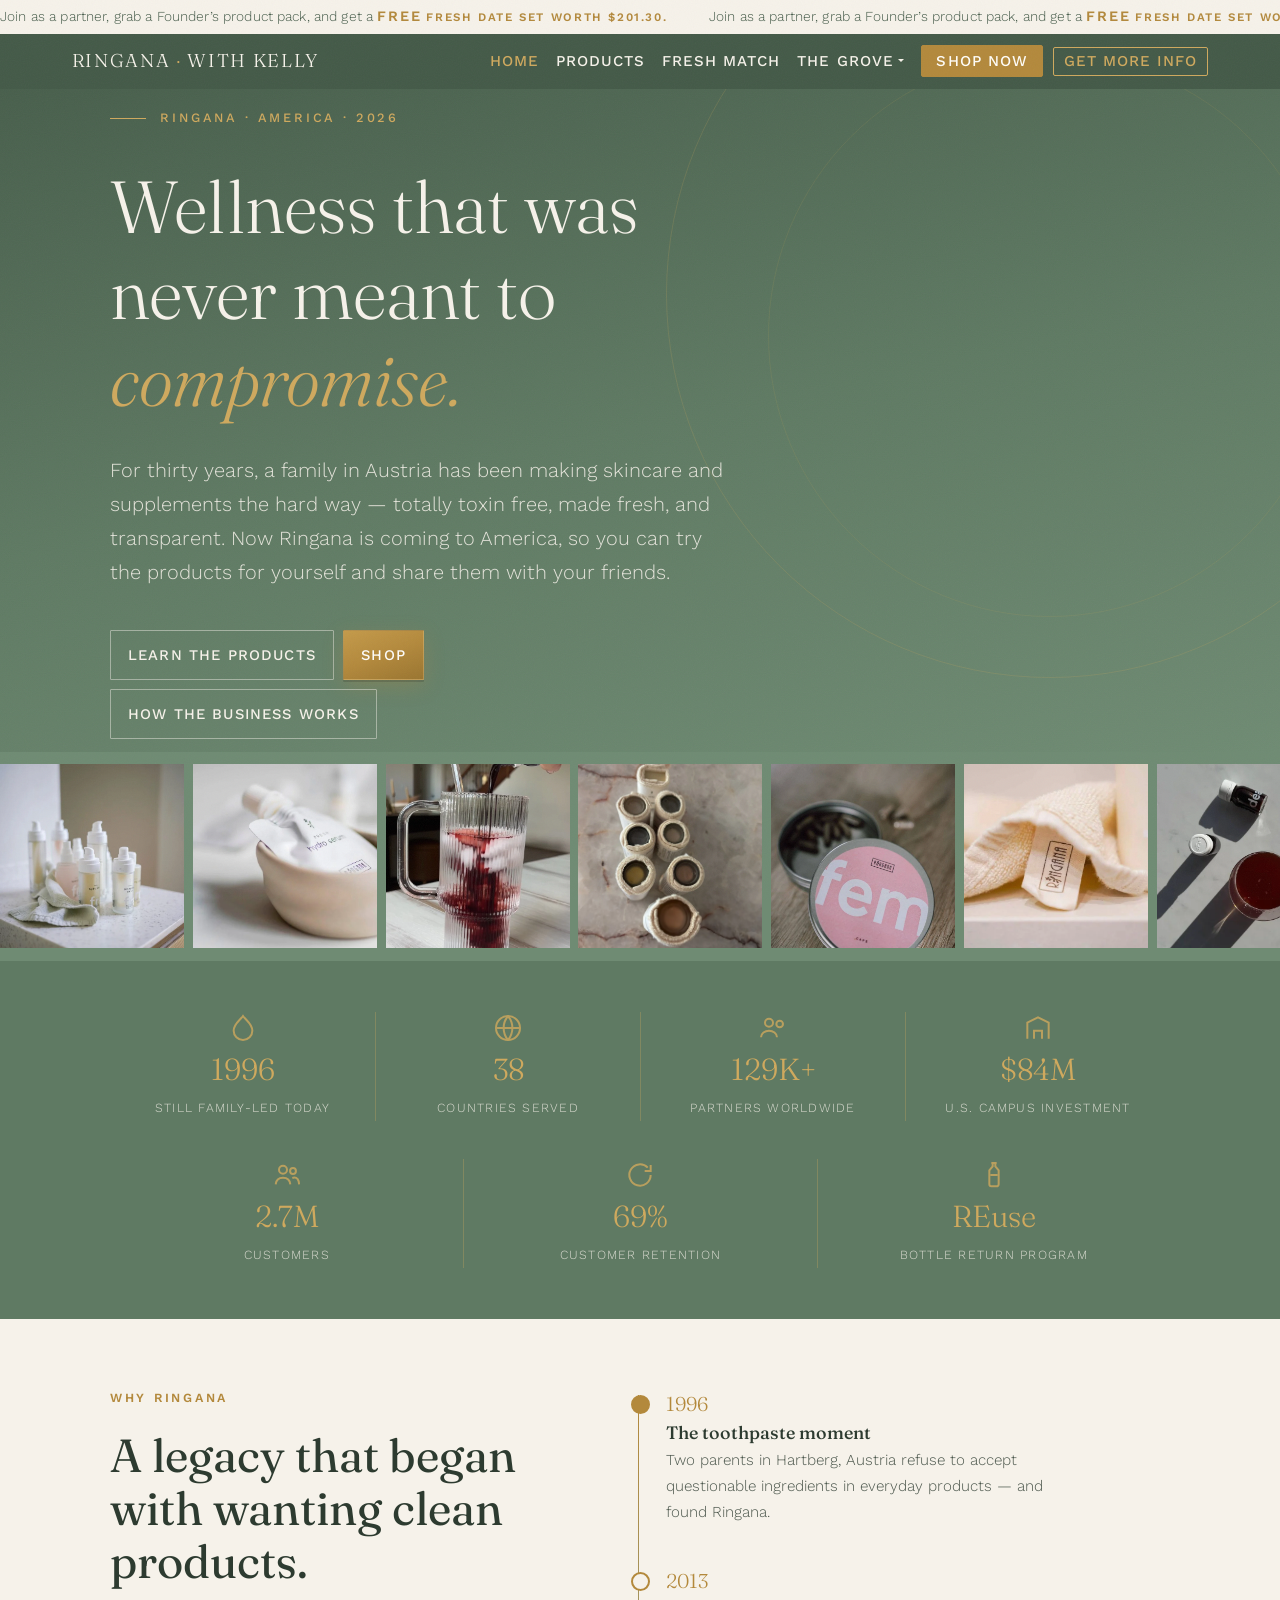
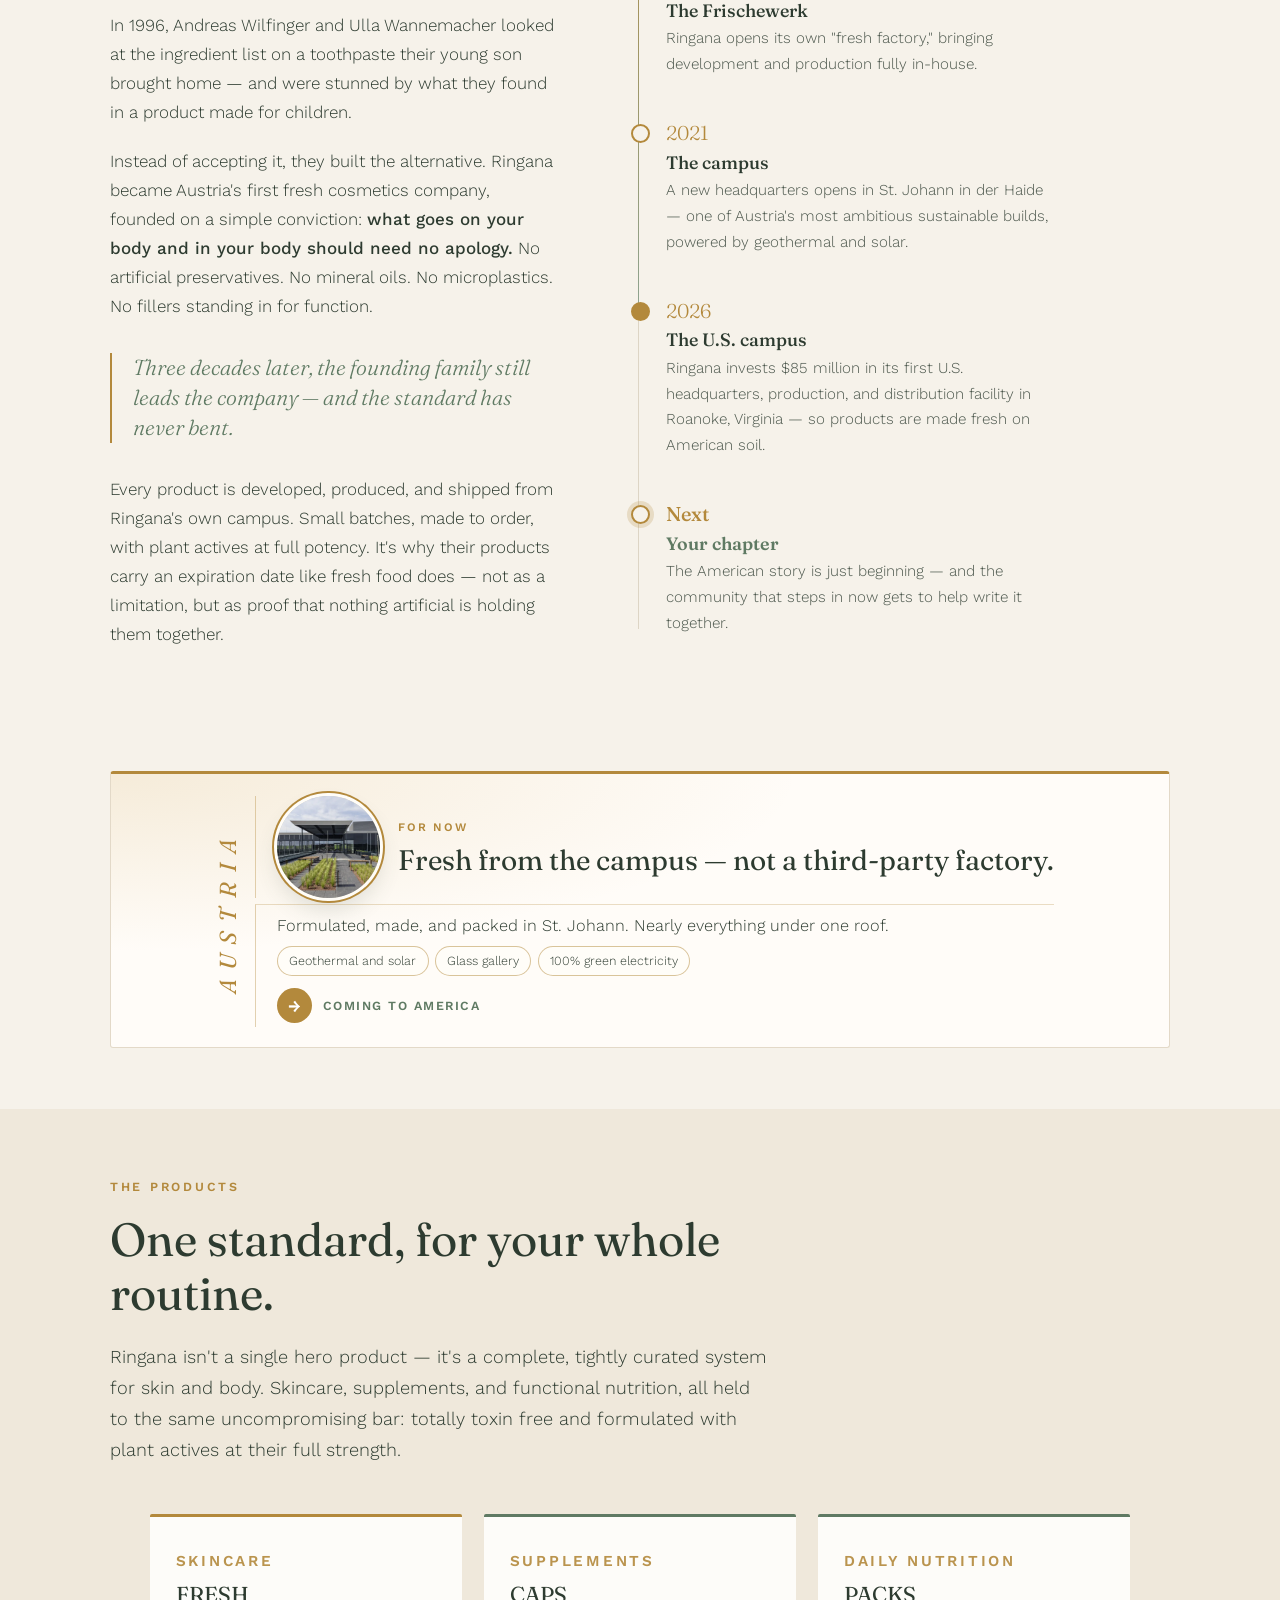
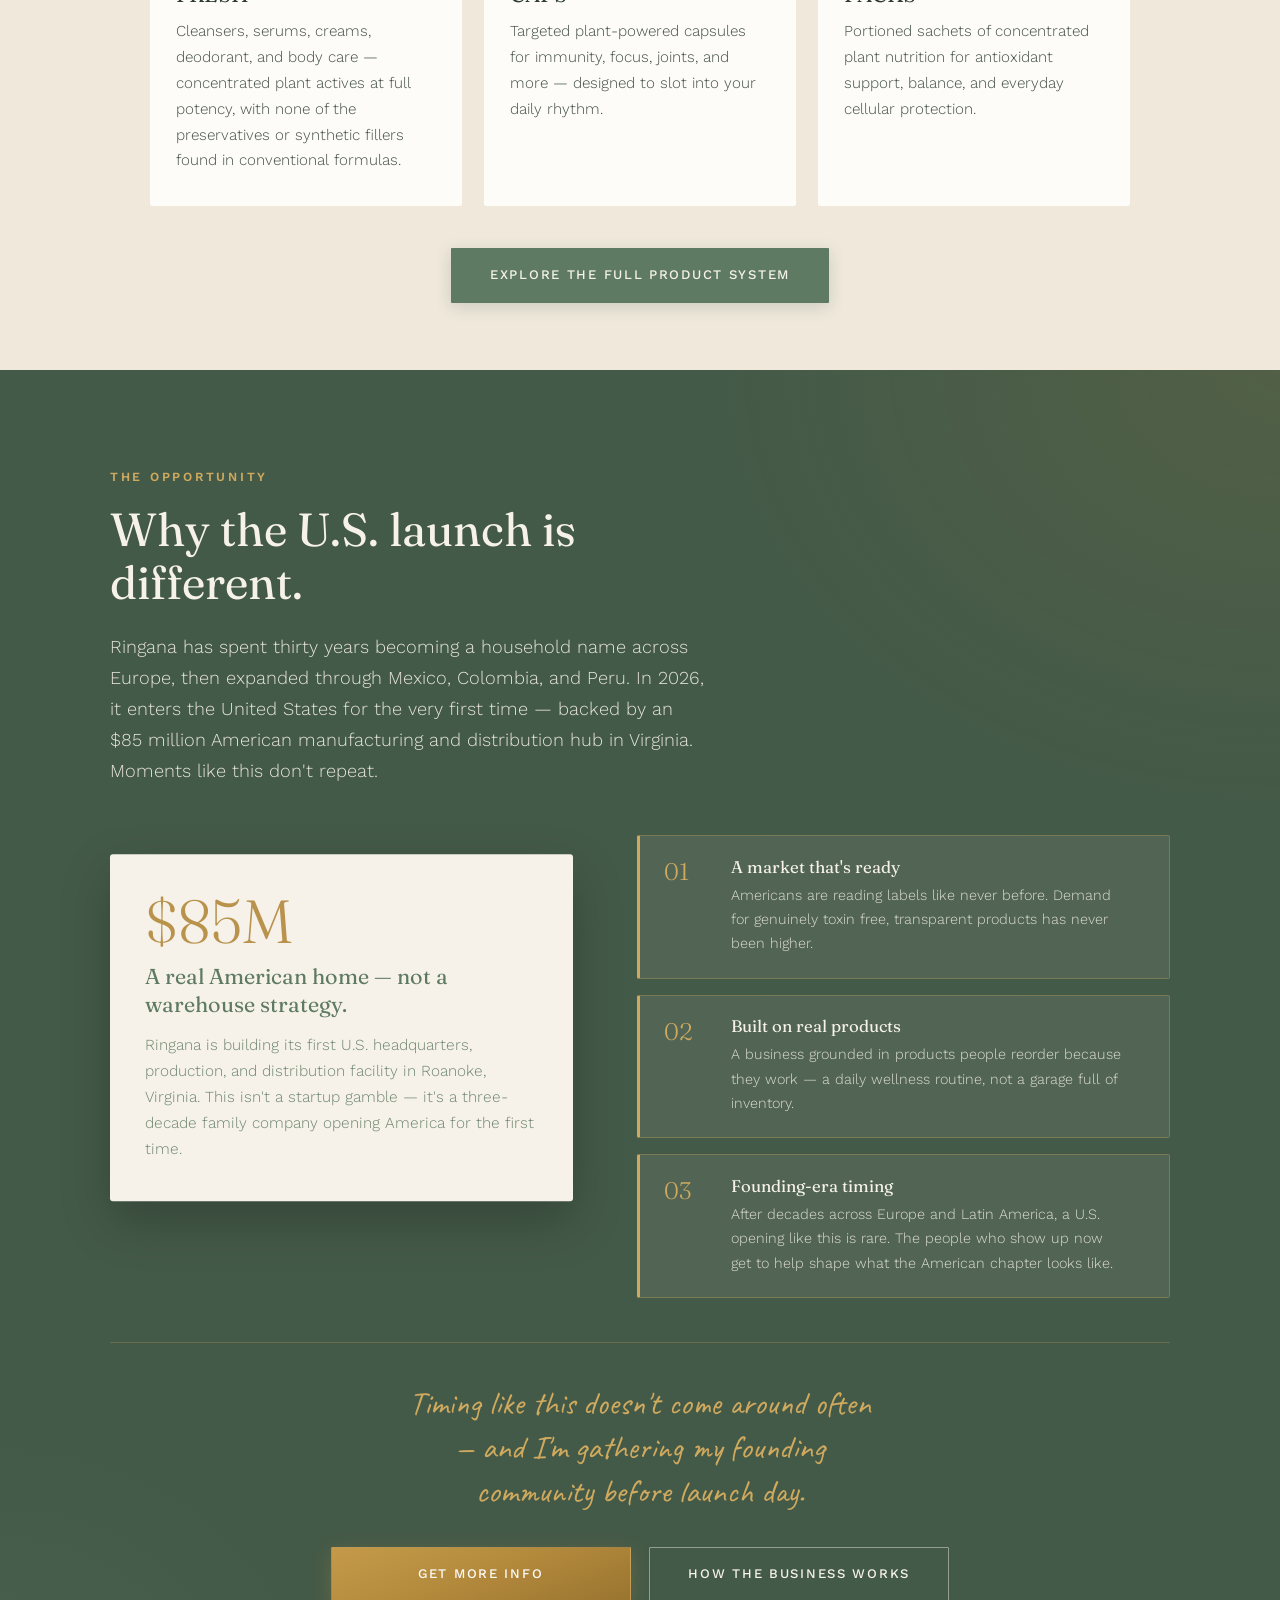
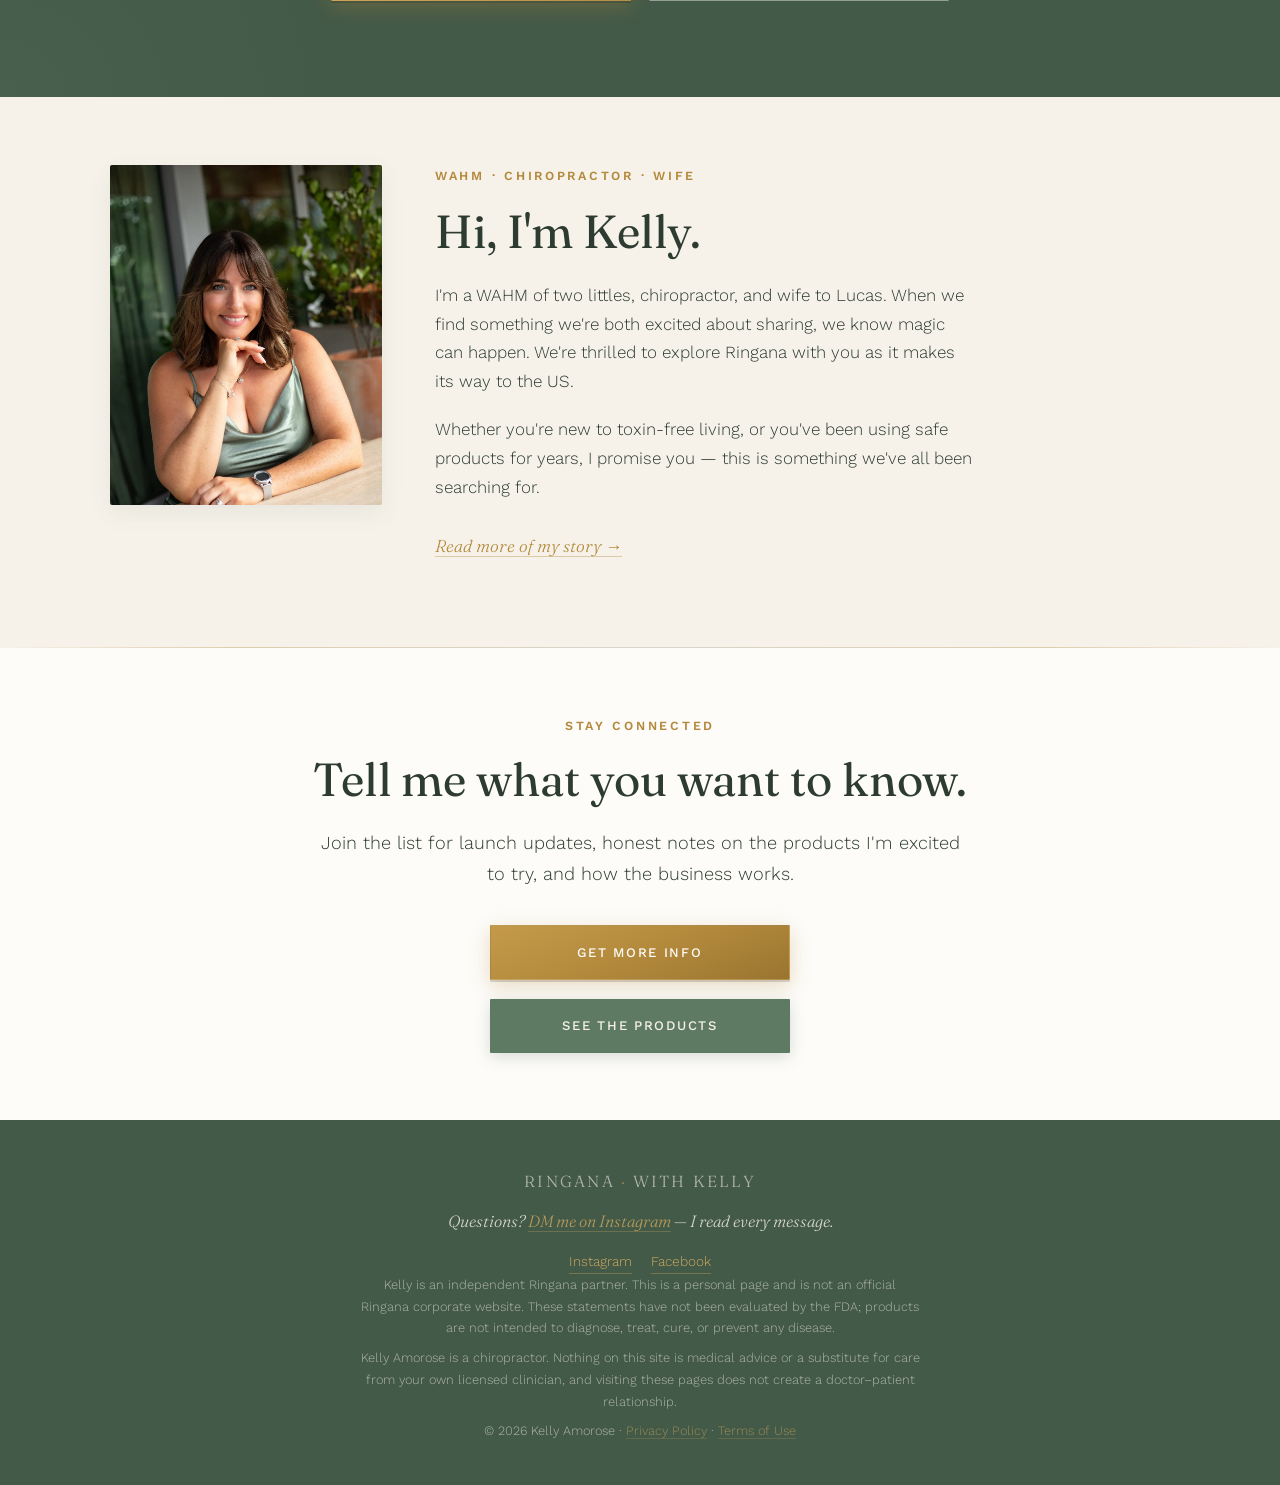
==== commit cf15db15: "Add Kelly's Fresh Match quiz and take the favorites slider off her homepage. Co-authored-by: Cursor " ====
--- a/index.html
+++ b/index.html
@@ -1222,7 +1222,7 @@
 html.is-inapp .site-nav{flex-wrap:nowrap;}
 /* CORE:END css */
 </style>
-<link rel="stylesheet" href="site-extra.css?v=36">
+<link rel="stylesheet" href="site-extra.css?v=37">
 <script src="grove-nav.js?v=2" defer></script>
 </head>
 <body>
@@ -1235,6 +1235,7 @@
     <nav class="site-nav" id="navLinks" aria-label="Primary">
       <a href="index.html" class="active">Home</a>
       <a href="products.html">Products</a>
+      <a class="nav-quiz" id="quizNav" href="https://quiz.thefreshgrove.team/?shop=amorose.ringana.us&code=drkelly&with=kelly-amorose&who=Kelly&look=grove&fonts=fraunces&corners=sharp" target="_blank" rel="noopener">Fresh Match</a>
       <div class="nav-drop">
         <button type="button" class="nav-plan" aria-expanded="false" aria-haspopup="true">The Grove</button>
         <div class="nav-menu">
@@ -1482,67 +1483,6 @@
 </section>
 <!-- CORE:END products-teaser -->
 
-<!-- ================= PRODUCTS I'VE TRIED ================= -->
-<!-- CLIENT:START tried-teaser -->
-<section class="tried" id="tried" aria-label="Shop my favorites">
-  <div class="container">
-    <div class="reveal" style="text-align:center;">
-      <p class="eyebrow">Shop my favorites</p>
-      <h2 class="section-title">Three to start with.</h2>
-      <p class="lede tried-note">Toner pure, hydro serum, and eye serum.</p>
-    </div>
-    <div class="radar-carousel product-carousel reveal" id="triedCarousel" aria-roledescription="carousel" aria-label="Shop my favorites">
-      <button type="button" class="carousel-btn prev" aria-label="Previous product">&#8249;</button>
-      <div class="carousel-viewport">
-        <div class="carousel-track">
-          <div class="carousel-slide" data-slide="0">
-            <div class="carousel-shot">
-              <a href="https://amorose.ringana.us/produkt/fresh-toner-pure/?lang=en" target="_blank" rel="noopener" style="display:flex;width:100%;height:100%;align-items:center;justify-content:center;"><img src="packs/fresh-toner-pure.png?v=5" alt="RINGANA FRESH toner pure" loading="lazy" decoding="async" width="400" height="400"></a>
-            </div>
-            <div class="carousel-copy">
-              <p class="radar-kicker">FRESH · Toner</p>
-              <p class="loved-verdict">Clarify your skin.</p>
-              <p><strong><a href="https://amorose.ringana.us/produkt/fresh-toner-pure/?lang=en" target="_blank" rel="noopener" style="color:inherit;text-decoration:none;">FRESH toner pure</a></strong></p>
-              <p><a class="shop-this" href="https://amorose.ringana.us/produkt/fresh-toner-pure/?lang=en" target="_blank" rel="noopener">Shop this</a></p>
-            </div>
-          </div>
-          <div class="carousel-slide" data-slide="1">
-            <div class="carousel-shot">
-              <a href="https://amorose.ringana.us/produkt/fresh-hydro-serum/?lang=en" target="_blank" rel="noopener" style="display:flex;width:100%;height:100%;align-items:center;justify-content:center;"><img src="packs/fresh-hydro-serum.png?v=5" alt="RINGANA FRESH hydro serum" loading="lazy" decoding="async" width="400" height="400"></a>
-            </div>
-            <div class="carousel-copy">
-              <p class="radar-kicker">FRESH · Serum</p>
-              <p class="loved-verdict">The perfect “I woke up like this” look.</p>
-              <p><strong><a href="https://amorose.ringana.us/produkt/fresh-hydro-serum/?lang=en" target="_blank" rel="noopener" style="color:inherit;text-decoration:none;">FRESH hydro serum</a></strong></p>
-              <p><a class="shop-this" href="https://amorose.ringana.us/produkt/fresh-hydro-serum/?lang=en" target="_blank" rel="noopener">Shop this</a></p>
-            </div>
-          </div>
-          <div class="carousel-slide" data-slide="2">
-            <div class="carousel-shot">
-              <a href="https://amorose.ringana.us/produkt/fresh-eye-serum/?lang=en" target="_blank" rel="noopener" style="display:flex;width:100%;height:100%;align-items:center;justify-content:center;"><img src="packs/fresh-eye-serum.png?v=5" alt="RINGANA FRESH eye serum" loading="lazy" decoding="async" width="400" height="400"></a>
-            </div>
-            <div class="carousel-copy">
-              <p class="radar-kicker">FRESH · Eyes</p>
-              <p class="loved-verdict">For the look of rested eyes.</p>
-              <p><strong><a href="https://amorose.ringana.us/produkt/fresh-eye-serum/?lang=en" target="_blank" rel="noopener" style="color:inherit;text-decoration:none;">FRESH eye serum</a></strong></p>
-              <p><a class="shop-this" href="https://amorose.ringana.us/produkt/fresh-eye-serum/?lang=en" target="_blank" rel="noopener">Shop this</a></p>
-            </div>
-          </div>
-        </div>
-      </div>
-      <button type="button" class="carousel-btn next" aria-label="Next product">&#8250;</button>
-      <div class="carousel-footer">
-        <div class="carousel-dots" role="tablist" aria-label="Choose a favorite"></div>
-        <span class="carousel-counter" aria-live="polite">1 / 3</span>
-      </div>
-    </div>
-    <div class="tried-cta reveal">
-      <a href="products.html#shop" class="btn btn-brass">Shop the lineup</a>
-    </div>
-  </div>
-</section>
-<!-- CLIENT:END tried-teaser -->
-
 <!-- ================= OPPORTUNITY ================= -->
 <!-- CORE:START opportunity -->
 <section class="opportunity" id="opportunity">
@@ -1921,5 +1861,18 @@
 /* CLIENT:END js-optin */
 
 </script>
+<div class="quiz-prompt" id="quizPrompt" hidden>
+  <button type="button" class="quiz-prompt-back" id="quizPromptDismiss" aria-label="Not now"></button>
+  <div class="quiz-prompt-card" role="dialog" aria-modal="true" aria-labelledby="quizPromptTitle">
+    <p class="quiz-prompt-kicker">The Fresh Match</p>
+    <h2 id="quizPromptTitle">Not sure where to start?</h2>
+    <p>A few questions, then a short list that opens on this shop.</p>
+    <div class="quiz-prompt-actions">
+      <a class="btn btn-brass" id="quizPromptGo" href="https://quiz.thefreshgrove.team/?shop=amorose.ringana.us&code=drkelly&with=kelly-amorose&who=Kelly&look=grove&fonts=fraunces&corners=sharp" target="_blank" rel="noopener">Get your Fresh Match</a>
+      <button type="button" class="btn btn-ghost" id="quizPromptLater">Not now</button>
+    </div>
+  </div>
+</div>
+<script src="quiz-door.js?v=1" defer></script>
 </body>
 </html>
--- a/site-extra.css
+++ b/site-extra.css
@@ -1190,3 +1190,85 @@
 .letter-form .formkit-background{display:none !important;}
 .letter-form .formkit-header,.letter-form .formkit-subheader,.letter-form .formkit-guarantee{display:none !important;}
 .letter-form [data-style=minimal]{padding:0 !important;}
+
+.quiz-prompt{
+  position:fixed;
+  inset:0;
+  z-index:200;
+  display:grid;
+  place-items:center;
+  padding:1.25rem;
+}
+.quiz-prompt[hidden]{display:none;}
+.quiz-prompt-back{
+  position:absolute;
+  inset:0;
+  border:0;
+  background:rgba(28,40,28,.46);
+  cursor:pointer;
+}
+.quiz-prompt-card{
+  position:relative;
+  width:min(24rem,100%);
+  background:#f6f1e7;
+  color:#1c3227;
+  border-radius:22px;
+  padding:1.35rem 1.3rem 1.15rem;
+  box-shadow:0 22px 50px rgba(20,32,24,.28);
+  text-align:left;
+}
+.quiz-prompt-kicker{
+  margin:0 0 .35rem;
+  font-family:'Work Sans',sans-serif;
+  font-size:.68rem;
+  letter-spacing:.16em;
+  text-transform:uppercase;
+  color:#9a7530;
+}
+.quiz-prompt-card h2{
+  margin:0 0 .45rem;
+  font-family:'Fraunces',serif;
+  font-size:1.65rem;
+  line-height:1.15;
+  font-weight:500;
+  color:#1c3227;
+}
+.quiz-prompt-card p{
+  margin:0;
+  font-family:'Work Sans',sans-serif;
+  font-weight:400;
+  line-height:1.5;
+}
+.quiz-prompt-actions{
+  display:flex;
+  flex-wrap:wrap;
+  gap:.55rem;
+  margin-top:1.05rem;
+}
+.quiz-prompt-actions .btn{
+  display:inline-flex;
+  align-items:center;
+  justify-content:center;
+  text-decoration:none;
+  border-radius:2px;
+  letter-spacing:.12em;
+  text-transform:uppercase;
+  font-family:'Work Sans',sans-serif;
+  font-size:.74rem;
+  font-weight:500;
+  padding:.85rem 1.15rem;
+  border:1px solid transparent;
+  cursor:pointer;
+  background:transparent;
+  color:#1c3227;
+}
+.quiz-prompt-actions .btn-brass{
+  background:#b3893c;
+  color:#fff;
+  border-color:#b3893c;
+}
+.quiz-prompt-actions .btn-ghost{
+  border:1.5px solid rgba(28,50,39,.35);
+  color:#1c3227;
+  background:transparent;
+}
